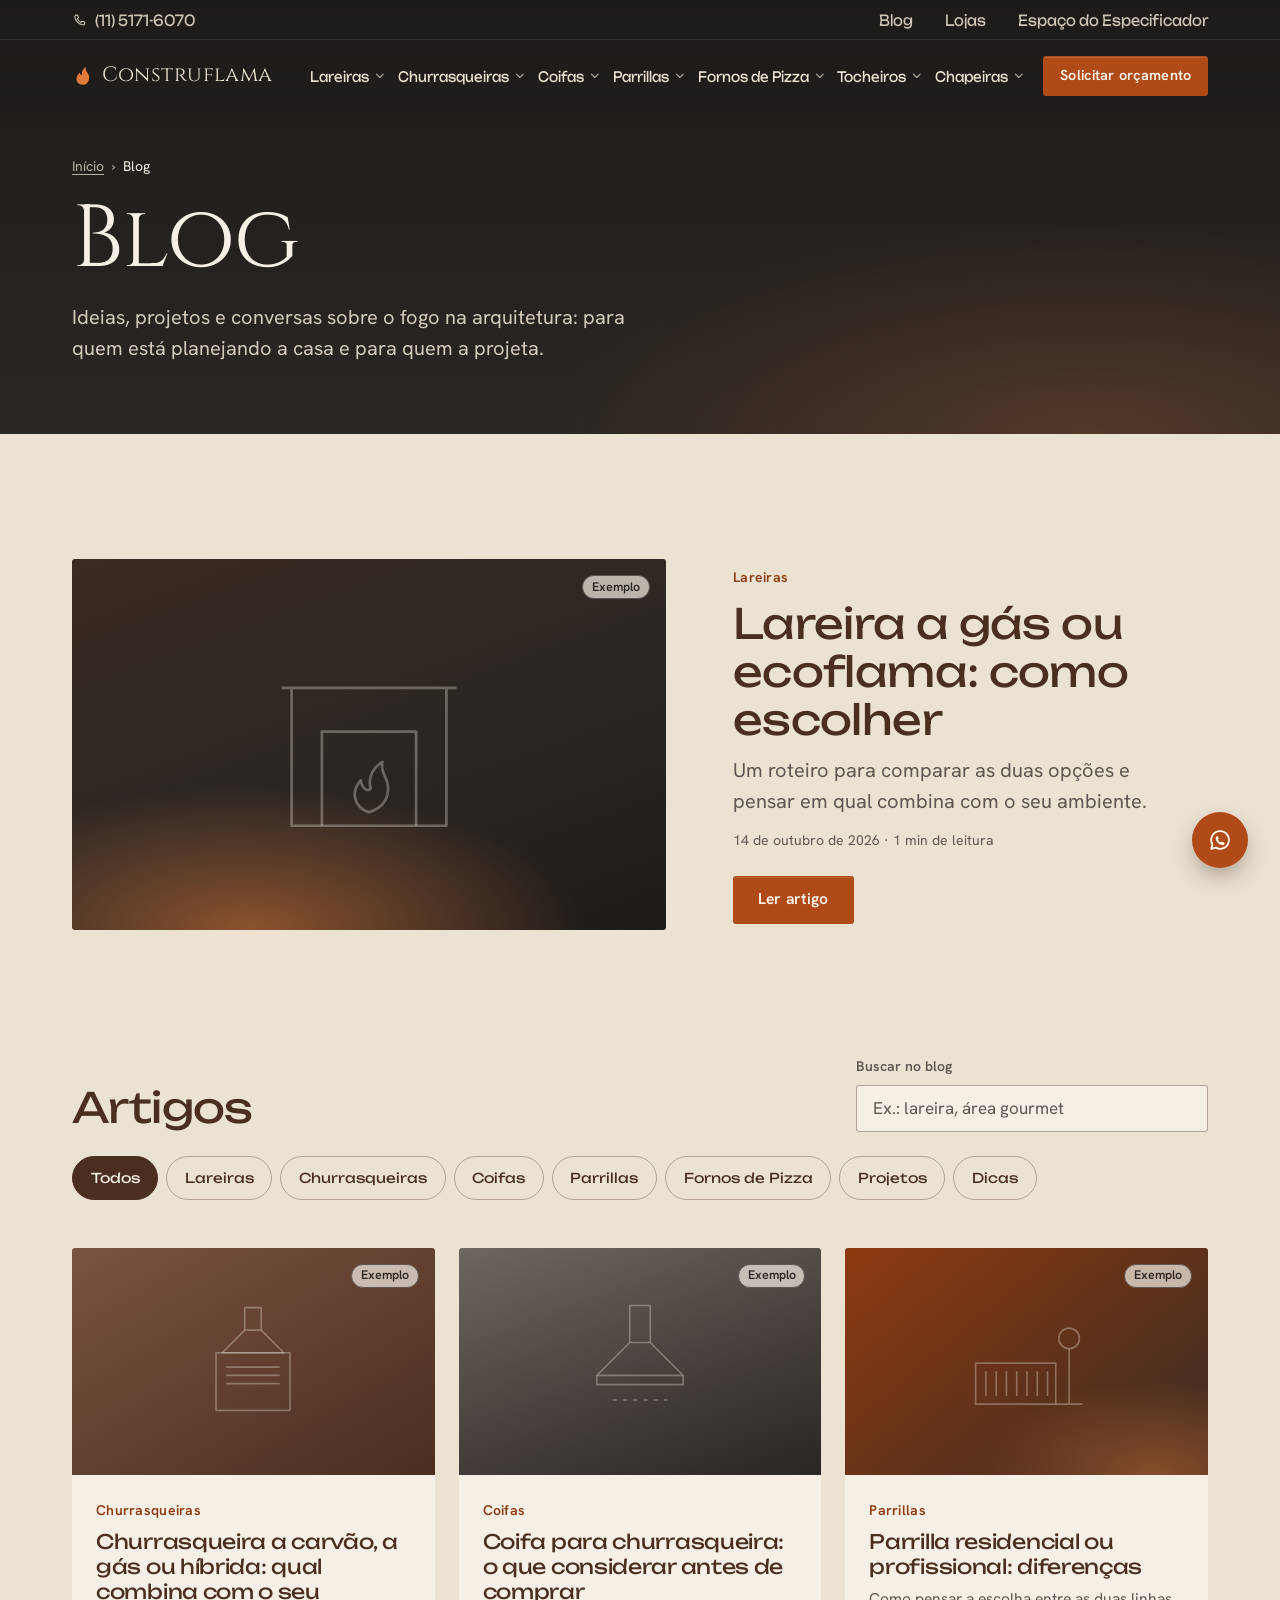
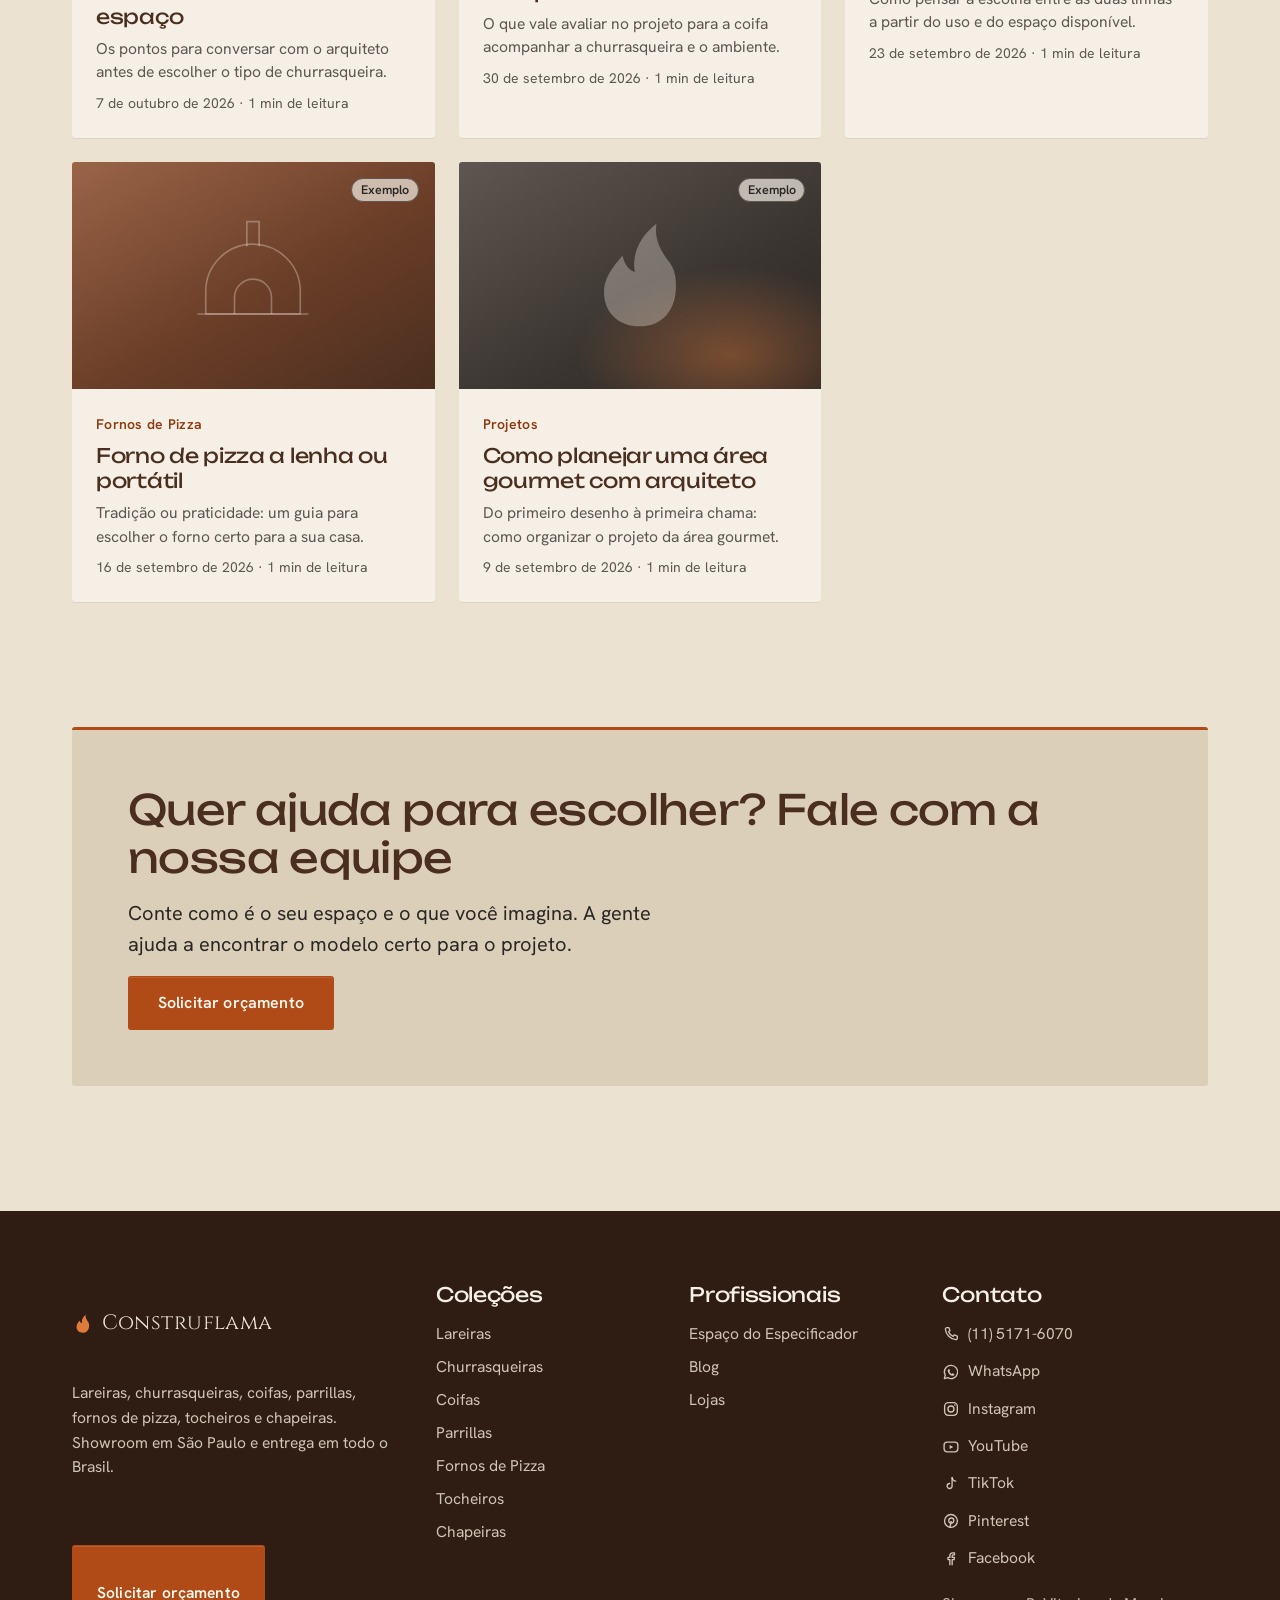
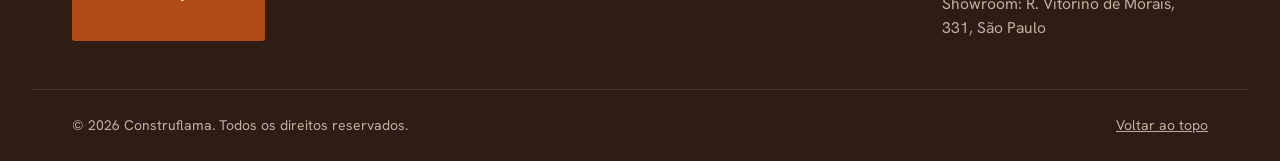
==== blog.html @ 6519ff6b "Blog: lista (blog.html) e artigo (post.html) - js/posts.js: POSTS e BLOG_CATEGORIAS; 6 artigos de EX" ====
<!doctype html>
<html lang="pt-BR">
<head>
  <meta charset="utf-8">
  <meta name="viewport" content="width=device-width, initial-scale=1">
  <title>Blog | Construflama</title>
  <meta name="description" content="Ideias, projetos e dicas sobre lareiras, churrasqueiras, coifas, parrillas e fornos de pizza, do blog da Construflama.">
  <meta name="theme-color" content="#2A2623">

  <!-- Tipografia: Cinzel (título do topo e logo) + Unbounded (títulos) + Hanken Grotesk (texto) -->
  <link rel="preconnect" href="https://fonts.googleapis.com">
  <link rel="preconnect" href="https://fonts.gstatic.com" crossorigin>
  <link href="https://fonts.googleapis.com/css2?family=Hanken+Grotesk:wght@400;500;600;700&family=Cinzel:wght@400;500&family=Unbounded:wght@400;500&display=swap" rel="stylesheet">

  <link rel="stylesheet" href="css/styles.css">
  <!-- Marca que o JS está ativo (as animações de entrada só se aplicam com JS) -->
  <script>document.documentElement.classList.add('js');</script>
</head>
<body data-pagina-blog>

  <!-- Sprite de ícones e ilustrações em traço (reutilizados via <use>) -->
  <svg class="sprite" aria-hidden="true" focusable="false" xmlns="http://www.w3.org/2000/svg">
    <symbol id="i-chama" viewBox="0 0 24 24">
      <path d="M12 22c-4.4 0-7-2.9-7-6.6 0-3.2 2.1-5.3 3.6-7.2.4 1.9 1.4 3 2.4 3.2-.6-3.8 1.2-7.1 4.2-9.4-.5 3.5 1.2 5.6 2.6 7.6 1 1.4 1.2 2.9 1.2 4.6 0 4.6-2.6 7.8-7 7.8Z" fill="currentColor"/>
    </symbol>
    <symbol id="i-seta-baixo" viewBox="0 0 24 24">
      <path d="m6 9 6 6 6-6" fill="none" stroke="currentColor" stroke-width="2" stroke-linecap="round" stroke-linejoin="round"/>
    </symbol>
    <symbol id="i-anterior" viewBox="0 0 24 24">
      <path d="m15 5-7 7 7 7" fill="none" stroke="currentColor" stroke-width="2" stroke-linecap="round" stroke-linejoin="round"/>
    </symbol>
    <symbol id="i-proximo" viewBox="0 0 24 24">
      <path d="m9 5 7 7-7 7" fill="none" stroke="currentColor" stroke-width="2" stroke-linecap="round" stroke-linejoin="round"/>
    </symbol>
    <symbol id="i-estrela" viewBox="0 0 24 24">
      <path d="m12 2.8 2.8 5.8 6.3.9-4.6 4.4 1.1 6.3L12 17.2l-5.6 3 1.1-6.3-4.6-4.4 6.3-.9Z" stroke="currentColor" stroke-width="1.5" stroke-linejoin="round"/>
    </symbol>
    <symbol id="i-aspas" viewBox="0 0 32 24">
      <path d="M0 24V14C0 6.5 4 1.6 11.5 0l1.3 3.2C8.6 4.6 6.6 7.4 6.4 11H13v13Zm19 0V14c0-7.5 4-12.4 11.5-14l1.3 3.2c-4.2 1.4-6.2 4.2-6.4 7.8H32v13Z" fill="currentColor"/>
    </symbol>
    <symbol id="i-download" viewBox="0 0 24 24">
      <path d="M12 4v11m0 0-4.5-4.5M12 15l4.5-4.5M5 19h14" fill="none" stroke="currentColor" stroke-width="2" stroke-linecap="round" stroke-linejoin="round"/>
    </symbol>
    <symbol id="i-relogio" viewBox="0 0 24 24">
      <circle cx="12" cy="12" r="8.5" fill="none" stroke="currentColor" stroke-width="1.8"/>
      <path d="M12 7.5V12l3 2" fill="none" stroke="currentColor" stroke-width="1.8" stroke-linecap="round"/>
    </symbol>
    <symbol id="i-pin" viewBox="0 0 24 24">
      <path d="M12 21s-6.5-5.7-6.5-11a6.5 6.5 0 0 1 13 0c0 5.3-6.5 11-6.5 11Z" fill="none" stroke="currentColor" stroke-width="1.8"/>
      <circle cx="12" cy="10" r="2.3" fill="none" stroke="currentColor" stroke-width="1.8"/>
    </symbol>
    <symbol id="i-telefone" viewBox="0 0 24 24">
      <path d="M6.6 3.5h2.6l1.5 4.2-2 1.4a11 11 0 0 0 6.2 6.2l1.4-2 4.2 1.5v2.6A2.1 2.1 0 0 1 18.3 19.5 15.6 15.6 0 0 1 4.5 5.7 2.1 2.1 0 0 1 6.6 3.5Z" fill="none" stroke="currentColor" stroke-width="1.8" stroke-linejoin="round"/>
    </symbol>
    <symbol id="i-instagram" viewBox="0 0 24 24">
      <rect x="3.5" y="3.5" width="17" height="17" rx="5" fill="none" stroke="currentColor" stroke-width="1.8"/>
      <circle cx="12" cy="12" r="4" fill="none" stroke="currentColor" stroke-width="1.8"/>
      <circle cx="17.2" cy="6.8" r="1.1" fill="currentColor"/>
    </symbol>
    <symbol id="i-youtube" viewBox="0 0 24 24">
      <rect x="2.8" y="5.5" width="18.4" height="13" rx="4" fill="none" stroke="currentColor" stroke-width="1.8"/>
      <path d="M10.2 9.2v5.6l4.8-2.8Z" fill="currentColor"/>
    </symbol>
    <symbol id="i-tiktok" viewBox="0 0 24 24">
      <path d="M13.5 3.5v11.2a3.3 3.3 0 1 1-3.3-3.3" fill="none" stroke="currentColor" stroke-width="1.8" stroke-linecap="round" stroke-linejoin="round"/>
      <path d="M13.5 3.5c.4 2.6 2.2 4.4 4.8 4.6" fill="none" stroke="currentColor" stroke-width="1.8" stroke-linecap="round"/>
    </symbol>
    <symbol id="i-pinterest" viewBox="0 0 24 24">
      <circle cx="12" cy="12" r="8.6" fill="none" stroke="currentColor" stroke-width="1.8"/>
      <path d="M10.6 20.4 12.4 13M10.4 14.6c-.9-.6-1.4-1.6-1.4-2.8 0-2.2 1.6-3.8 3.6-3.8 1.8 0 3.2 1.3 3.2 3.1 0 2.1-1.2 3.7-2.7 3.7-1 0-1.6-.7-1.4-1.7" fill="none" stroke="currentColor" stroke-width="1.8" stroke-linecap="round" stroke-linejoin="round"/>
    </symbol>
    <symbol id="i-facebook" viewBox="0 0 24 24">
      <path d="M13.6 20.5v-7.6h2.6l.4-3h-3V8.1c0-.9.3-1.5 1.5-1.5h1.6V3.9c-.3 0-1.2-.1-2.3-.1-2.3 0-3.9 1.4-3.9 4v2.1H8v3h2.5v7.6" fill="none" stroke="currentColor" stroke-width="1.8" stroke-linejoin="round"/>
    </symbol>
    <symbol id="i-whatsapp" viewBox="0 0 24 24">
      <path d="M12 3.2a8.8 8.8 0 0 0-7.6 13.2L3.2 20.8l4.5-1.2A8.8 8.8 0 1 0 12 3.2Z" fill="none" stroke="currentColor" stroke-width="1.8" stroke-linejoin="round"/>
      <path d="M9.1 7.9c.3 0 .6 0 .8.5l.8 1.9c.1.3 0 .5-.1.7l-.6.7c.6 1.2 1.6 2.2 2.9 2.9l.7-.7c.2-.2.4-.2.7-.1l1.9.8c.4.2.5.5.4.9-.2 1-1.2 1.8-2.3 1.7-3.3-.4-6.2-3.3-6.6-6.6-.1-1.2.6-2.4 1.4-2.7Z" fill="currentColor"/>
    </symbol>
    <!-- Ícones da faixa de confiança -->
    <symbol id="i-anos" viewBox="0 0 32 32">
      <circle cx="16" cy="16" r="12" fill="none" stroke="currentColor" stroke-width="1.6"/>
      <path d="M16 9v7l5 3" fill="none" stroke="currentColor" stroke-width="1.6" stroke-linecap="round"/>
    </symbol>
    <symbol id="i-entrega" viewBox="0 0 32 32">
      <path d="M3 9h16v13H3zM19 13h5.5l4.5 5v4H19z" fill="none" stroke="currentColor" stroke-width="1.6" stroke-linejoin="round"/>
      <circle cx="9" cy="23.5" r="2.5" fill="var(--bege-escuro)" stroke="currentColor" stroke-width="1.6"/>
      <circle cx="24" cy="23.5" r="2.5" fill="var(--bege-escuro)" stroke="currentColor" stroke-width="1.6"/>
    </symbol>
    <symbol id="i-showroom" viewBox="0 0 32 32">
      <path d="M4 28V12l12-7 12 7v16M4 28h24" fill="none" stroke="currentColor" stroke-width="1.6" stroke-linejoin="round"/>
      <path d="M12 28v-8h8v8" fill="none" stroke="currentColor" stroke-width="1.6"/>
      <path d="M16 18.5c-1.6-.6-2-2.4-.8-3.8.2 1 .8 1.3 1.2 1-.4-1.4.3-2.5 1.3-2.9-.4 1.4.9 2 .5 3.6-.3 1.2-1.1 1.8-2.2 2.1Z" fill="currentColor"/>
    </symbol>
    <!-- Ilustrações das coleções (traço fino, usadas sobre os gradientes) -->
    <symbol id="p-lareira" viewBox="0 0 120 120">
      <g fill="none" stroke="currentColor" stroke-width="1.6" stroke-linejoin="round">
        <path d="M8 26h104M14 26v82h92V26"/><path d="M32 108V52h56v56"/>
        <path d="M60 100c-9-3-11-12-5-19 1 5 4 7 6 5-2-7 2-13 7-16-2 7 5 10 3 19-1 6-5 9-11 11Z"/>
      </g>
    </symbol>
    <symbol id="p-churrasqueira" viewBox="0 0 120 120">
      <g fill="none" stroke="currentColor" stroke-width="1.6" stroke-linejoin="round">
        <path d="M52 8h16v22H52zM30 52l22-22h16l22 22z"/><path d="M24 52h72v56H24z"/>
        <path d="M34 66h52M34 74h52M34 82h52"/>
      </g>
    </symbol>
    <symbol id="p-coifa" viewBox="0 0 120 120">
      <g fill="none" stroke="currentColor" stroke-width="1.6" stroke-linejoin="round">
        <path d="M50 6h20v36H50zM50 42 18 74h84L70 42"/><path d="M18 74v9h84v-9"/>
        <path d="M34 98h52" stroke-dasharray="3 7" stroke-linecap="round"/>
      </g>
    </symbol>
    <symbol id="p-parrilla" viewBox="0 0 120 120">
      <g fill="none" stroke="currentColor" stroke-width="1.6" stroke-linejoin="round">
        <path d="M10 62h78v40H10z"/><path d="M20 70v24M30 70v24M40 70v24M50 70v24M60 70v24M70 70v24M80 70v24"/>
        <circle cx="101" cy="38" r="10"/><path d="M101 48v54M88 102h26"/>
      </g>
    </symbol>
    <symbol id="p-forno" viewBox="0 0 120 120">
      <g fill="none" stroke="currentColor" stroke-width="1.6" stroke-linejoin="round">
        <path d="M14 98V76a46 46 0 0 1 92 0v22z"/><path d="M42 98V82a18 18 0 0 1 36 0v16"/>
        <path d="M54 32V8h12v24M6 98h108"/>
      </g>
    </symbol>
    <symbol id="p-tocheiro" viewBox="0 0 120 120">
      <g fill="none" stroke="currentColor" stroke-width="1.6" stroke-linejoin="round">
        <path d="M60 110V54M46 54h28l-5-11H51zM44 110h32"/>
        <path d="M60 39c-8-3-9-12-3-20 0 5 4 8 6 6 0 8 6 9 3 15-1 0-3 0-6-1Z"/>
      </g>
    </symbol>
    <symbol id="p-chapeira" viewBox="0 0 120 120">
      <g fill="none" stroke="currentColor" stroke-width="1.6" stroke-linejoin="round" stroke-linecap="round">
        <path d="M10 52h100v12H10zM20 64v36M100 64v36"/>
        <path d="M38 42c4-6 0-10 4-16M60 42c4-6 0-10 4-16M82 42c4-6 0-10 4-16"/>
      </g>
    </symbol>
  </svg>

  <a class="skip-link" href="#conteudo">Pular para o conteúdo</a>

  <!-- ============================================================
       1. CABEÇALHO FIXO
       Duas faixas no desktop: atalhos (telefone, catálogos...) e
       barra principal com as coleções. Ao rolar, a faixa de atalhos
       recolhe e o cabeçalho ganha fundo sólido (ver main.js).
       ============================================================ -->
  <header class="site-header" id="topo">
    <div class="utility-bar">
      <div class="container utility-bar__inner" data-atalhos-desktop>
        <!-- Atalhos: um único bloco no HTML. No desktop fica nesta faixa;
             no celular, js/main.js move o mesmo bloco para dentro do menu. -->
        <div class="quick-links" data-atalhos>
          <a class="quick-links__phone" href="tel:+551151716070">
            <svg class="icon" aria-hidden="true"><use href="#i-telefone"/></svg>
            <span class="alto">(11) 5171-6070</span>
          </a>
          <nav aria-label="Atalhos">
            <ul class="quick-links__list">
              <li><a href="blog.html" aria-current="page"><span class="alto">Blog</span></a></li>
              <li><a href="index.html#lojas"><span class="alto">Lojas</span></a></li>
              <li><a href="index.html#especificadores"><span class="alto">Espaço do Especificador</span></a></li>
            </ul>
          </nav>
        </div>
      </div>
    </div>

    <div class="container mainbar">
      <a class="brand" href="index.html" aria-label="Construflama, página inicial">
        <svg class="brand__mark" aria-hidden="true"><use href="#i-chama"/></svg>
        <span class="brand__name">Construflama</span>
      </a>

      <nav class="site-nav" id="site-nav" aria-label="Principal">
        <!-- Coleções e subcategorias: geradas por js/main.js a partir de CATEGORIAS -->
        <ul class="nav-list" data-menu-colecoes></ul>

        <!-- No celular, os atalhos (data-atalhos) entram aqui -->
        <div class="nav-atalhos" data-atalhos-mobile></div>
        <a class="btn btn--primary nav-cta" href="https://whts.co/Construflama_com" target="_blank" rel="noopener">Solicitar orçamento</a>
      </nav>

      <a class="btn btn--primary btn--sm header-cta" href="https://whts.co/Construflama_com" target="_blank" rel="noopener">
        <span class="header-cta__long">Solicitar orçamento</span><span class="header-cta__short" aria-hidden="true">Orçamento</span>
      </a>

      <button class="nav-toggle" type="button" aria-expanded="false" aria-controls="site-nav">
        <span class="sr-only">Abrir menu</span>
        <span class="nav-toggle__bars" aria-hidden="true"></span>
      </button>
    </div>
  </header>

  <!-- ============================================================
       BLOG: lista de artigos.
       Artigos e categorias vêm de POSTS e BLOG_CATEGORIAS (js/posts.js);
       a montagem, o filtro, a busca e o "Carregar mais" ficam em js/main.js.
       ============================================================ -->
  <main id="conteudo">

    <!-- 1. Apresentação -->
    <section class="blog-topo" aria-labelledby="blog-titulo">
      <div class="container blog-topo__conteudo" data-reveal="stagger">
        <nav class="migalhas" aria-label="Você está em">
          <ol>
            <li><a href="index.html">Início</a></li>
            <li><span aria-current="page">Blog</span></li>
          </ol>
        </nav>
        <h1 class="blog-topo__titulo" id="blog-titulo">Blog</h1>
        <p class="blog-topo__lead">Ideias, projetos e conversas sobre o fogo na arquitetura: para quem está planejando a casa e para quem a projeta.</p>
      </div>
    </section>

    <!-- 2. Artigo em destaque (o primeiro com destaque: true) -->
    <section class="section blog-destaque" aria-label="Artigo em destaque" data-blog-destaque>
      <div class="container" data-blog-destaque-caixa></div>
    </section>

    <!-- 3. Filtro, busca e grade com os demais artigos -->
    <section class="section blog-lista" id="artigos" aria-labelledby="artigos-titulo">
      <div class="container">
        <div class="blog-lista__topo">
          <h2 class="section-title" id="artigos-titulo">Artigos</h2>
          <div class="blog-busca">
            <label class="blog-busca__rotulo" for="blog-busca">Buscar no blog</label>
            <input class="blog-busca__campo" id="blog-busca" type="search" placeholder="Ex.: lareira, área gourmet" autocomplete="off" data-blog-busca>
          </div>
        </div>

        <div class="blog-filtros" role="group" aria-label="Filtrar por categoria" data-blog-filtros></div>

        <p class="sr-only" aria-live="polite" data-blog-contagem></p>
        <ul class="blog-grade" data-blog-grade></ul>

        <div class="blog-vazio" data-blog-vazio hidden>
          <p class="blog-vazio__titulo">Nenhum artigo encontrado.</p>
          <p>Tente outra palavra ou veja todas as categorias.</p>
          <button class="btn btn--outline" type="button" data-blog-limpar>Ver todos os artigos</button>
        </div>

        <div class="blog-mais" data-blog-mais-caixa hidden>
          <button class="btn btn--outline" type="button" data-blog-mais>Carregar mais</button>
        </div>
      </div>
    </section>

    <!-- 4. Convite final -->
    <section class="section blog-convite" aria-labelledby="convite-titulo">
      <div class="container">
        <div class="blog-convite__caixa" data-reveal="stagger">
          <h2 class="section-title" id="convite-titulo">Quer ajuda para escolher? Fale com a nossa equipe</h2>
          <p class="section-lead">Conte como é o seu espaço e o que você imagina. A gente ajuda a encontrar o modelo certo para o projeto.</p>
          <a class="btn btn--primary btn--lg" href="https://whts.co/Construflama_com" target="_blank" rel="noopener">Solicitar orçamento</a>
        </div>
      </div>
    </section>
  </main>

  <!-- ============================================================
       10. RODAPÉ
       ============================================================ -->
  <footer class="site-footer">
    <div class="container footer__grid">
      <div class="footer__brand">
        <!-- Marca sem link: o logo do cabeçalho e o "Voltar ao topo" já levam ao início -->
        <p class="brand brand--footer">
          <svg class="brand__mark" aria-hidden="true"><use href="#i-chama"/></svg>
          <span class="brand__name">Construflama</span>
        </p>
        <p>Lareiras, churrasqueiras, coifas, parrillas, fornos de pizza, tocheiros e chapeiras. Showroom em São Paulo e entrega em todo o Brasil.</p>
        <a class="btn btn--primary" href="https://whts.co/Construflama_com" target="_blank" rel="noopener">Solicitar orçamento</a>
      </div>

      <nav class="footer__col" aria-labelledby="rodape-colecoes">
        <h2 class="footer__title" id="rodape-colecoes">Coleções</h2>
        <!-- Gerado por js/main.js a partir de CATEGORIAS -->
        <ul data-rodape-colecoes></ul>
      </nav>

      <nav class="footer__col" aria-labelledby="rodape-profissionais">
        <h2 class="footer__title" id="rodape-profissionais">Profissionais</h2>
        <ul>
          <li><a href="index.html#especificadores">Espaço do Especificador</a></li>
          <li><a href="blog.html" aria-current="page">Blog</a></li>
          <li><a href="index.html#lojas">Lojas</a></li>
        </ul>
      </nav>

      <div class="footer__col">
        <h2 class="footer__title">Contato</h2>
        <ul class="footer__contact">
          <li>
            <a href="tel:+551151716070"><svg class="icon" aria-hidden="true"><use href="#i-telefone"/></svg> (11) 5171-6070</a>
          </li>
          <li>
            <a href="https://whts.co/Construflama_com" target="_blank" rel="noopener"><svg class="icon" aria-hidden="true"><use href="#i-whatsapp"/></svg> WhatsApp</a>
          </li>
          <li>
            <a href="https://www.instagram.com/construflama" target="_blank" rel="noopener"><svg class="icon" aria-hidden="true"><use href="#i-instagram"/></svg> Instagram</a>
          </li>
          <li>
            <a href="https://www.youtube.com/@construflamaoficial" target="_blank" rel="noopener"><svg class="icon" aria-hidden="true"><use href="#i-youtube"/></svg> YouTube</a>
          </li>
          <li>
            <a href="https://www.tiktok.com/@construflama" target="_blank" rel="noopener"><svg class="icon" aria-hidden="true"><use href="#i-tiktok"/></svg> TikTok</a>
          </li>
          <li>
            <a href="https://br.pinterest.com/construflama/" target="_blank" rel="noopener"><svg class="icon" aria-hidden="true"><use href="#i-pinterest"/></svg> Pinterest</a>
          </li>
          <li>
            <a href="https://www.facebook.com/construflama" target="_blank" rel="noopener"><svg class="icon" aria-hidden="true"><use href="#i-facebook"/></svg> Facebook</a>
          </li>
        </ul>
        <p class="footer__address">Showroom: R. Vitorino de Morais, 331, São Paulo</p>
      </div>
    </div>

    <div class="container footer__bottom">
      <p>© <span data-year>2026</span> Construflama. Todos os direitos reservados.</p>
      <a class="footer__top" href="#conteudo" data-voltar-topo>Voltar ao topo</a>
    </div>
  </footer>

  <!-- Botão flutuante de WhatsApp -->
  <a class="whatsapp-float" href="https://whts.co/Construflama_com" target="_blank" rel="noopener">
    <svg class="whatsapp-float__icon" aria-hidden="true"><use href="#i-whatsapp"/></svg>
    <span class="whatsapp-float__label">Fale no WhatsApp</span>
  </a>

  <!-- Aviso discreto para links que ainda não existem no protótipo -->
  <div class="toast" role="status" aria-live="polite"></div>

  <script src="js/posts.js" defer></script>
  <script src="js/main.js" defer></script>
</body>
</html>
---- css/styles.css ----
/* ==========================================================================
   Construflama | Protótipo da home
   Conceito: a página é uma parede de sala com uma lareira linear embutida.
   Carvão no topo, a chama como único gesto ousado, e daí para baixo
   travertino (bege), madeira (marrom) e brasa (laranja) só onde há ação.
   ========================================================================== */

/* --------------------------------------------------------------------------
   1. Variáveis (tokens)
   -------------------------------------------------------------------------- */
:root {
  /* Laranja: brasa queimada, não laranja de aplicativo.
     Texto claro (--sobre-laranja) sobre --laranja = 5,2:1 (AA). */
  --laranja: #B04A17;
  --laranja-escuro: #8E3A10;   /* hover de botões e links sobre bege: 5,9:1 */
  --laranja-claro: #E07A3A;    /* destaque sobre fundos escuros: 5,0:1 no carvão */

  /* Marrom: madeira defumada. Títulos, seções de contraste e rodapé. */
  --marrom: #4A2E1F;
  --marrom-escuro: #2F1D14;
  --marrom-claro: #7A5340;

  /* Cinza escuro: carvão quente. Texto, cabeçalho e o hero. */
  --cinza-escuro: #2A2623;
  --cinza-escuro-profundo: #1E1B19;
  --cinza: #5E5650;            /* texto secundário sobre bege: 5,6:1 */

  /* Bege: travertino. Fundo dominante. */
  --bege: #ECE2D2;
  --bege-claro: #F5EFE5;
  --bege-escuro: #DCCFBA;

  --sobre-laranja: #FFF9F0;    /* texto sobre o laranja */
  --texto: var(--cinza-escuro);
  --foco: var(--laranja-escuro); /* anel de foco em fundos claros */

  /* Tipografia */
  --fonte-destaque: "Cinzel", "Cormorant Garamond", Georgia, serif; /* título do topo e logo */
  --fonte-titulo: "Unbounded", "Segoe UI", system-ui, sans-serif;  /* demais títulos */
  --fonte-texto: "Hanken Grotesk", "Segoe UI", system-ui, -apple-system, sans-serif;

  /* Escala tipográfica (razão ~1.25, fluida nos títulos) */
  --fs-sm: 0.875rem;
  --fs-base: 1.0625rem;
  --fs-md: 1.25rem;
  --fs-lg: clamp(1.2rem, 1rem + .7vw, 1.45rem);   /* Unbounded é larga: escala menor */
  --fs-xl: clamp(1.65rem, 1.2rem + 1.8vw, 2.6rem);
  --fs-hero: clamp(2.6rem, 1.4rem + 5.2vw, 5.75rem);

  /* Espaçamentos */
  --sp-1: 0.25rem;
  --sp-2: 0.5rem;
  --sp-3: 0.75rem;
  --sp-4: 1rem;
  --sp-5: 1.5rem;
  --sp-6: 2rem;
  --sp-7: 3rem;
  --sp-8: 4.5rem;
  --sp-secao: clamp(4.5rem, 3rem + 6vw, 8rem);
  --gutter: clamp(1rem, 0.5rem + 3vw, 2.5rem);
  --largura: 76rem;

  /* Outros */
  --raio: 3px;
  --header-h: 4.25rem;
  --ease: cubic-bezier(.2, .7, .2, 1);
  --ease-out: cubic-bezier(.16, 1, .3, 1); /* entradas: desacelera longo, sem tranco */
}

/* --------------------------------------------------------------------------
   2. Base
   -------------------------------------------------------------------------- */
*,
*::before,
*::after { box-sizing: border-box; }

html {
  -webkit-text-size-adjust: 100%;
  scroll-padding-top: calc(var(--header-h) + 1rem);
}

@media (prefers-reduced-motion: no-preference) {
  html { scroll-behavior: smooth; }
}

body {
  margin: 0;
  background: var(--bege);
  color: var(--texto);
  font-family: var(--fonte-texto);
  font-size: var(--fs-base);
  line-height: 1.6;
  text-rendering: optimizeLegibility;
  -webkit-font-smoothing: antialiased;
}

body.nav-open { overflow: hidden; }

h1, h2, h3 {
  margin: 0;
  font-family: var(--fonte-titulo);
  font-weight: 400;
  line-height: 1.15;
  letter-spacing: -0.015em;
  color: var(--marrom);
}

p { margin: 0; }
ul { margin: 0; padding: 0; list-style: none; }
a { color: inherit; }
img, svg { display: block; }
[hidden] { display: none !important; }  /* vale mesmo para blocos com display próprio */

:focus-visible {
  outline: 3px solid var(--foco);
  outline-offset: 3px;
}

/* Contextos escuros usam um anel de foco mais claro */
.site-header,
.hero,
.specifiers,
.site-footer,
.tile,
.lojas__foto,
.whatsapp-float { --foco: var(--laranja-claro); }

.sprite { position: absolute; width: 0; height: 0; overflow: hidden; }

.sr-only {
  position: absolute !important;
  width: 1px; height: 1px;
  padding: 0; margin: -1px;
  overflow: hidden;
  clip: rect(0 0 0 0);
  white-space: nowrap;
  border: 0;
}

.skip-link {
  position: absolute;
  left: var(--sp-4);
  top: -3rem;
  z-index: 100;
  padding: var(--sp-2) var(--sp-4);
  background: var(--bege-claro);
  color: var(--marrom);
  font-weight: 600;
  border-radius: var(--raio);
  transition: top .2s;
}
.skip-link:focus { top: var(--sp-3); }

.container {
  width: 100%;
  max-width: var(--largura);
  margin-inline: auto;
  padding-inline: var(--gutter);
}

.icon { width: 1.15em; height: 1.15em; flex: none; }

/* --------------------------------------------------------------------------
   3. Botões e links
   Todos com estados de hover, foco (via :focus-visible) e clique (:active).
   -------------------------------------------------------------------------- */
.btn {
  display: inline-flex;
  align-items: center;
  justify-content: center;
  gap: var(--sp-2);
  min-height: 3rem;
  padding: 0.8rem 1.5rem;
  border: 1px solid transparent;
  border-radius: var(--raio);
  font-family: var(--fonte-texto);
  font-size: 0.975rem;
  font-weight: 600;
  letter-spacing: 0.01em;
  line-height: 1.2;
  text-decoration: none;
  cursor: pointer;
  transition: background-color .2s var(--ease), border-color .2s var(--ease),
              color .2s var(--ease), transform .12s var(--ease), box-shadow .2s var(--ease);
}
.btn:active { transform: translateY(1px) scale(.98); }

.btn--sm { min-height: 2.5rem; padding: 0.55rem 1rem; font-size: 0.9rem; }
.btn--lg { min-height: 3.4rem; padding: 0.95rem 1.8rem; font-size: 1rem; }

/* Primário: o único laranja "cheio" da página */
.btn--primary {
  background: var(--laranja);
  color: var(--sobre-laranja);
  box-shadow: 0 1px 0 rgba(255, 255, 255, .12) inset;
}
.btn--primary:hover {
  background: var(--laranja-escuro);
  box-shadow: 0 6px 18px -6px rgba(176, 74, 23, .6);
}
.btn--primary:active { background: #7A310D; box-shadow: none; }

/* Fantasma: para fundos escuros */
.btn--ghost {
  border-color: rgba(236, 226, 210, .5);
  color: var(--bege);
  background: transparent;
}
.btn--ghost:hover { border-color: var(--bege); background: rgba(236, 226, 210, .1); }
.btn--ghost:active { background: rgba(236, 226, 210, .18); }

/* Claro: botões secundários sobre o marrom */
.btn--light {
  border-color: rgba(236, 226, 210, .4);
  color: var(--bege);
  background: rgba(236, 226, 210, .06);
}
.btn--light:hover { background: var(--bege); color: var(--marrom); border-color: var(--bege); }
.btn--light:active { background: var(--bege-escuro); color: var(--marrom); }

/* Contorno: secundário sobre fundos claros */
.btn--outline {
  border-color: var(--marrom);
  color: var(--marrom);
  background: transparent;
}
.btn--outline:hover { background: var(--marrom); color: var(--bege-claro); }
.btn--outline:active { background: var(--marrom-escuro); border-color: var(--marrom-escuro); color: var(--bege-claro); }

/* Link de texto (fundos claros) */
.text-link {
  display: inline-flex;
  align-items: center;
  gap: var(--sp-1);
  color: var(--laranja-escuro);
  font-weight: 600;
  text-decoration: underline;
  text-decoration-thickness: 1px;
  text-underline-offset: 0.25em;
  transition: color .2s, text-decoration-thickness .2s;
}
.text-link:hover { color: var(--marrom); text-decoration-thickness: 2px; }
.text-link:active { color: var(--marrom-escuro); }

/* --------------------------------------------------------------------------
   4. Cabeçalho fixo
   -------------------------------------------------------------------------- */
.site-header {
  position: fixed;
  inset: 0 0 auto;
  z-index: 50;
  color: var(--bege);
  /* Sobre o hero: transparente, com um véu escuro só para dar leitura */
  background: linear-gradient(to bottom, rgba(30, 27, 25, .75), rgba(30, 27, 25, 0));
  transition: background-color .3s var(--ease), box-shadow .3s var(--ease), transform .45s var(--ease-out);
}
.site-header.is-hidden { transform: translateY(-100%); }

/* Estado após rolar: carvão sólido, faixa de atalhos recolhida, mais baixo */
.site-header.is-scrolled {
  background: var(--cinza-escuro);
  box-shadow: 0 1px 0 rgba(236, 226, 210, .08), 0 10px 30px -12px rgba(0, 0, 0, .5);
}

.utility-bar { display: none; }

.mainbar {
  display: flex;
  align-items: center;
  gap: var(--sp-4);
  height: var(--header-h);
  transition: height .3s var(--ease);
}

.brand {
  display: inline-flex;
  align-items: center;
  gap: var(--sp-2);
  margin-right: auto;
  text-decoration: none;
  color: var(--bege);
  border-radius: var(--raio);
}
.brand__mark { width: 1.35rem; height: 1.35rem; color: var(--laranja-claro); }
.brand__name {
  font-family: var(--fonte-destaque);
  font-size: 1.45rem;
  letter-spacing: 0.02em;
}
a.brand:hover .brand__mark { color: var(--bege); }

.header-cta { white-space: nowrap; flex: none; }
.header-cta__long { display: none; }

/* Botão hambúrguer */
.nav-toggle {
  flex: none;                 /* nunca encolhe: o ícone ficava cortado */
  display: inline-grid;
  place-items: center;
  width: 2.75rem;
  height: 2.75rem;
  margin-right: calc(var(--sp-2) * -1);
  padding: 0;
  border: 0;
  border-radius: var(--raio);
  background: transparent;
  color: var(--bege);
  cursor: pointer;
  transition: background-color .2s;
}
.nav-toggle:hover { background: rgba(236, 226, 210, .1); }
.nav-toggle:active { background: rgba(236, 226, 210, .18); }

.nav-toggle__bars,
.nav-toggle__bars::before,
.nav-toggle__bars::after {
  display: block;
  width: 1.4rem;
  height: 2px;
  background: currentColor;
  border-radius: 2px;
  transition: transform .3s var(--ease), opacity .2s;
}
.nav-toggle__bars { position: relative; }
.nav-toggle__bars::before,
.nav-toggle__bars::after { content: ""; position: absolute; left: 0; }
.nav-toggle__bars::before { top: -7px; }
.nav-toggle__bars::after { top: 7px; }

.nav-toggle[aria-expanded="true"] .nav-toggle__bars { background: transparent; }
.nav-toggle[aria-expanded="true"] .nav-toggle__bars::before { transform: translateY(7px) rotate(45deg); }
.nav-toggle[aria-expanded="true"] .nav-toggle__bars::after { transform: translateY(-7px) rotate(-45deg); }

/* Menu no celular: painel em tela cheia abaixo do cabeçalho */
.site-nav {
  position: fixed;
  inset: var(--header-h) 0 0;
  display: flex;
  flex-direction: column;
  gap: var(--sp-6);
  padding: var(--sp-5) var(--gutter) var(--sp-7);
  overflow-y: auto;
  overscroll-behavior: contain;
  background: var(--cinza-escuro);
  border-top: 1px solid rgba(236, 226, 210, .1);
  visibility: hidden;
  opacity: 0;
  transform: translateY(-.75rem);
  transition: opacity .25s var(--ease), transform .3s var(--ease), visibility 0s .3s;
}
.site-nav.is-open {
  visibility: visible;
  opacity: 1;
  transform: none;
  transition: opacity .25s var(--ease), transform .3s var(--ease), visibility 0s;
}

.nav-list > .nav-item { border-bottom: 1px solid rgba(236, 226, 210, .12); }

.nav-link {
  display: flex;
  align-items: center;
  justify-content: space-between;
  width: 100%;
  padding: var(--sp-4) 0;
  border: 0;
  background: none;
  color: var(--bege);
  font-family: var(--fonte-titulo);
  font-size: 1.4rem;
  text-align: left;
  text-decoration: none; /* vale para o link direto (coleção sem submenu) */
  cursor: pointer;
  border-radius: var(--raio);
  transition: color .2s;
}
.nav-link:hover { color: var(--laranja-claro); }
.nav-link:active { color: var(--bege-escuro); }
.nav-link__chevron { transition: transform .25s var(--ease); }
.nav-link[aria-expanded="true"] { color: var(--laranja-claro); }
.nav-link[aria-expanded="true"] .nav-link__chevron { transform: rotate(180deg); }

.submenu {
  display: none;
  padding: 0 0 var(--sp-4) var(--sp-4);
  border-left: 1px solid rgba(224, 122, 58, .5);
  margin-bottom: var(--sp-4);
}
.has-sub.is-open > .submenu { display: block; }

.submenu a {
  display: block;
  padding: var(--sp-2) 0;
  font-family: var(--fonte-titulo);
  color: rgba(236, 226, 210, .85);
  text-decoration: none;
  border-radius: var(--raio);
  transition: color .2s;
}
.submenu a:hover { color: var(--laranja-claro); }
.submenu a:active { color: var(--bege); }
.submenu__all a { color: var(--laranja-claro); font-weight: 500; }

/* Atalhos (Blog, Lojas, Espaço do Especificador, telefone).
   Um só bloco no HTML: no celular fica dentro do menu, no desktop na faixa superior. */
.quick-links,
.quick-links__list { display: grid; gap: var(--sp-1); }
.quick-links__phone { order: 2; } /* no menu mobile o telefone vem por último */
.quick-links a {
  display: inline-flex;
  align-items: center;
  gap: var(--sp-2);
  padding: var(--sp-2) 0;
  color: rgba(236, 226, 210, .85);
  text-decoration: none;
  border-radius: var(--raio);
  font-family: var(--fonte-titulo);
  transition: color .2s;
}
.quick-links a:hover { color: var(--laranja-claro); }
.quick-links a:active { color: var(--bege-claro); }

.nav-cta { width: 100%; }

/* Celular: a Cinzel é larga; logo menor para o botão do menu caber inteiro */
@media (max-width: 479px) {
  .mainbar { gap: var(--sp-3); }
  .brand__name { font-size: 1.15rem; }
}
@media (max-width: 389px) {
  .mainbar { gap: var(--sp-2); }
  .brand__name { font-size: 1rem; letter-spacing: .01em; }
  .header-cta { padding-inline: .7rem; font-size: .85rem; }
}
@media (max-width: 359px) {
  .brand__name { font-size: .88rem; }
  .brand__mark { width: 1.1rem; height: 1.1rem; }
}

@media (min-width: 640px) {
  .header-cta__long { display: inline; }
  .header-cta__short { display: none; }
}

/* Cascata ao abrir o menu mobile e os submenus (--i definido no main.js) */
@media (prefers-reduced-motion: no-preference) {
  @media (max-width: 1179px) {
    .site-nav.is-open .nav-list > li,
    .site-nav.is-open .nav-atalhos,
    .site-nav.is-open .nav-cta {
      animation: menuIn .5s var(--ease-out) both;
      animation-delay: calc(60ms + var(--i, 0) * 45ms);
    }
    .site-nav.is-open .nav-atalhos { --i: 8; }
    .site-nav.is-open .nav-cta { --i: 9; }
  }
  .has-sub.is-open > .submenu li {
    animation: menuIn .35s var(--ease-out) both;
    animation-delay: calc(var(--i, 0) * 35ms);
  }
}
@keyframes menuIn {
  from { opacity: 0; transform: translate3d(0, 10px, 0); }
  to   { opacity: 1; transform: none; }
}

/* Desktop: faixa de atalhos + menu horizontal com submenus por hover */
@media (min-width: 1180px) {
  :root { --header-h: 4.5rem; }

  .utility-bar {
    display: block;
    max-height: 2.5rem;
    overflow: hidden;
    border-bottom: 1px solid rgba(236, 226, 210, .1);
    font-size: var(--fs-sm);
    transition: max-height .3s var(--ease), opacity .25s, border-color .3s;
  }
  .utility-bar__inner {
    display: flex;
    align-items: center;
    justify-content: space-between;
    height: 2.5rem;
  }
  .utility-bar .quick-links {
    display: flex;
    align-items: center;
    justify-content: space-between;
    width: 100%;
  }
  .utility-bar .quick-links__phone { order: 0; }
  .utility-bar .quick-links__list { display: flex; gap: var(--sp-6); }
  .utility-bar .quick-links a { padding: 0; font-size: 0.8rem; }

  .site-header.is-scrolled .utility-bar { max-height: 0; opacity: 0; border-color: transparent; }
  .site-header.is-scrolled .mainbar { height: 3.75rem; }

  .nav-toggle,
  .nav-atalhos,
  .nav-cta { display: none; }

  .site-nav {
    position: static;
    flex-direction: row;
    padding: 0;
    overflow: visible;
    background: none;
    border: 0;
    visibility: visible;
    opacity: 1;
    transform: none;
    transition: none;
  }

  .nav-list { display: flex; align-items: center; gap: var(--sp-1); } /* alinha o link direto (sem seta) aos botões */
  .nav-list > .nav-item { position: relative; border: 0; }

  .nav-link {
    gap: var(--sp-1);
    padding: var(--sp-2) var(--sp-3);
    font-family: var(--fonte-titulo);
    font-size: 0.85rem;
    font-weight: 400;
    white-space: nowrap;
  }
  .nav-link__chevron { width: 1rem; height: 1rem; opacity: .7; }

  /* O último submenu (Chapeiras) abre alinhado à direita para não invadir o botão */
  .submenu--end { left: auto; right: 0; }

  /* Painel do submenu no desktop */
  .submenu {
    display: block;
    position: absolute;
    top: calc(100% + .6rem);
    left: 0;
    min-width: 15.5rem;
    margin: 0;
    padding: var(--sp-3) 0;
    border: 0;
    border-top: 2px solid var(--laranja);
    border-radius: 0 0 var(--raio) var(--raio);
    background: var(--bege-claro);
    box-shadow: 0 18px 40px -16px rgba(30, 27, 25, .55);
    visibility: hidden;
    opacity: 0;
    transform: translateY(-6px);
    transition: opacity .2s var(--ease), transform .2s var(--ease), visibility 0s .2s;
  }
  /* Ponte invisível para o mouse não "cair" no vão entre botão e painel */
  .submenu::before {
    content: "";
    position: absolute;
    inset: -.8rem 0 auto;
    height: .8rem;
  }
  .has-sub.is-open > .submenu {
    visibility: visible;
    opacity: 1;
    transform: none;
    transition: opacity .2s var(--ease), transform .2s var(--ease), visibility 0s;
  }

  .submenu a {
    padding: var(--sp-2) var(--sp-5);
    color: var(--cinza-escuro);
    font-size: 0.85rem;
  }
  .submenu a:hover { color: var(--laranja-escuro); background: var(--bege); }
  .submenu a:active { background: var(--bege-escuro); }
  .submenu__all { margin-top: var(--sp-2); padding-top: var(--sp-2); border-top: 1px solid var(--bege-escuro); }
  .submenu__all a { color: var(--laranja-escuro); }
}

/* Sete coleções + botão numa linha só: espaçamento e fonte um pouco menores.
   Vale para todo o desktop, porque o contêiner para de crescer em 76rem. */
@media (min-width: 1180px) {
  .mainbar { gap: var(--sp-3); }
  .nav-list { gap: 0; }
  .nav-link { padding-inline: 0.35rem; font-size: 0.75rem; }
  .nav-link__chevron { width: .85rem; height: .85rem; }
  .brand__name { font-size: 1.3rem; }

  /* Atalhos, menu e submenus: Unbounded esticada na vertical (a fonte não tem
     versão estreita). Só o texto estica; caixas, ícones e setas ficam iguais. */
  .alto { display: inline-block; transform: scaleY(1.2); }
}
/* Logo acima do ponto de virada: um pouco mais de aperto para o botão caber */
@media (min-width: 1180px) and (max-width: 1279px) {
  .mainbar { gap: var(--sp-2); }
  .brand__name { font-size: 1.15rem; }
  .nav-link { padding-inline: 0.25rem; }
}

/* --------------------------------------------------------------------------
   5. Hero: parede de reboco em carvão + lareira linear
   -------------------------------------------------------------------------- */
.hero {
  position: relative;
  display: flex;
  flex-direction: column;
  color: var(--bege);
  background-color: var(--cinza-escuro);
  /* Textura de reboco (ruído SVG) + o brilho que a lareira lança na parede */
  background-image:
    radial-gradient(ellipse 70% 45% at 50% 100%, rgba(224, 122, 58, .2), transparent 70%),
    url("data:image/svg+xml,%3Csvg xmlns='http://www.w3.org/2000/svg' width='220' height='220'%3E%3Cfilter id='n'%3E%3CfeTurbulence type='fractalNoise' baseFrequency='.85' numOctaves='3' stitchTiles='stitch'/%3E%3CfeColorMatrix values='0 0 0 0 1  0 0 0 0 .95  0 0 0 0 .9  0 0 0 .05 0'/%3E%3C/filter%3E%3Crect width='100%25' height='100%25' filter='url(%23n)'/%3E%3C/svg%3E"),
    linear-gradient(to bottom, var(--cinza-escuro-profundo), var(--cinza-escuro) 60%);
  overflow: hidden;
}

.hero__content {
  position: relative;
  z-index: 1;
  padding-top: calc(var(--header-h) + clamp(3rem, 2rem + 5vw, 6.5rem));
  padding-bottom: clamp(2.5rem, 2rem + 2.5vw, 4rem);
}

.hero__title {
  max-width: 10.5em;
  font-family: var(--fonte-destaque);
  color: var(--bege-claro);
  /* Sempre em duas linhas ("O fogo como parte / da arquitetura."): no celular
     a letra acompanha a largura da tela; "O fogo como parte" mede ~10,25em. */
  font-size: min(var(--fs-hero), calc((100vw - 2 * var(--gutter)) / 10.6));
  line-height: 1.02;
  letter-spacing: -0.01em;
}

.hero__lead {
  max-width: 34rem;
  margin-top: var(--sp-5);
  color: rgba(236, 226, 210, .82);
  font-size: var(--fs-md);
  line-height: 1.55;
}

.hero__actions {
  display: flex;
  flex-direction: column;
  gap: var(--sp-3);
  margin-top: var(--sp-6);
}

@media (min-width: 560px) {
  .hero__actions { flex-direction: row; flex-wrap: wrap; }
}

/* A lareira: moldura de aço, interior escuro, chamas e leito de brasas */
.firebox {
  position: relative;
  z-index: 1;
  width: min(100% - 2 * var(--gutter), var(--largura) - 2 * var(--gutter));
  margin-inline: auto;
}

.firebox__opening {
  position: relative;
  height: clamp(88px, 6vw + 60px, 190px);
  overflow: hidden;
  border: 5px solid #3B3531;           /* moldura em aço escurecido */
  border-bottom-width: 0;
  background:
    radial-gradient(ellipse 60% 120% at 50% 110%, rgba(176, 74, 23, .45), transparent 70%),
    linear-gradient(to bottom, #0E0A08, #1A120E);
  box-shadow:
    inset 0 14px 30px rgba(0, 0, 0, .85),
    0 0 80px -10px rgba(224, 122, 58, .35);
}

.flames {
  position: absolute;
  inset: 0;
  transform-origin: 50% 100%;
}

/* Cada chama é uma "língua": base larga e quente, ponta estreita e translúcida */
.flame {
  position: absolute;
  bottom: 8%;
  left: var(--x);
  width: 6.5%;
  height: var(--h);
  border-radius: 50% 50% 46% 46% / 100% 100% 12% 12%;
  background: radial-gradient(ellipse 50% 100% at 50% 100%,
              #FFF1CF 0%, #FFC777 16%, #F08A3A 38%, #C9561C 60%, rgba(176, 74, 23, 0) 82%);
  filter: blur(3px);
  mix-blend-mode: screen;
  transform-origin: 50% 100%;
  opacity: .95;
}
/* Núcleo mais claro e mais baixo, que dá profundidade à chama */
.flame::after {
  content: "";
  position: absolute;
  left: 30%;
  bottom: 0;
  width: 40%;
  height: 45%;
  border-radius: 50% 50% 40% 40% / 100% 100% 10% 10%;
  background: radial-gradient(ellipse 50% 100% at 50% 100%, rgba(255, 246, 225, .9), rgba(255, 199, 119, 0) 80%);
}

/* Leito de vidro/brasas: uma linha incandescente irregular */
.firebox__bed {
  position: absolute;
  inset: auto 0 0;
  height: 10%;
  background:
    radial-gradient(ellipse 12% 80% at 14% 30%, rgba(255, 199, 119, .55), transparent),
    radial-gradient(ellipse 10% 80% at 41% 40%, rgba(255, 199, 119, .45), transparent),
    radial-gradient(ellipse 14% 80% at 68% 30%, rgba(255, 199, 119, .55), transparent),
    radial-gradient(ellipse 9% 80% at 90% 40%, rgba(255, 199, 119, .4), transparent),
    linear-gradient(to top, #2A1710, #7A3412 70%, #B04A17);
  box-shadow: 0 -4px 16px rgba(244, 167, 87, .5);
}

/* Movimento das chamas e acendimento: só para quem não pediu menos movimento */
@media (prefers-reduced-motion: no-preference) {
  .flame { animation: flicker var(--d) ease-in-out var(--t) infinite alternate; }
  .flames { animation: ignite 1.8s var(--ease) .2s both; }
  .hero::after {
    content: "";
    position: absolute;
    inset: 0;
    pointer-events: none;
    background: radial-gradient(ellipse 55% 35% at 50% 100%, rgba(244, 167, 87, .12), transparent 70%);
    animation: glow 3.2s ease-in-out infinite alternate;
  }
  .hero__title,
  .hero__lead,
  .hero__actions { animation: rise .9s var(--ease) both; }
  .hero__lead { animation-delay: .12s; }
  .hero__actions { animation-delay: .24s; }
}

@keyframes flicker {
  0%   { transform: scale(1, .86) translateX(0); opacity: .85; }
  45%  { transform: scale(.9, 1.06) translateX(6%); opacity: 1; }
  100% { transform: scale(1.06, .94) translateX(-5%); opacity: .9; }
}
@keyframes ignite {
  0%   { transform: scaleY(0); opacity: 0; }
  40%  { opacity: 1; }
  100% { transform: scaleY(1); opacity: 1; }
}
@keyframes glow {
  from { opacity: .55; }
  to   { opacity: 1; }
}
@keyframes rise {
  from { opacity: 0; transform: translateY(14px); }
  to   { opacity: 1; transform: none; }
}

/* --------------------------------------------------------------------------
   6. Faixa de confiança: a soleira de travertino sob a lareira
   -------------------------------------------------------------------------- */
.hearth {
  position: relative;
  z-index: 1;
  color: var(--marrom);
  /* Pedra de travertino com o reflexo do fogo logo abaixo da lareira */
  background:
    radial-gradient(ellipse 55% 120% at 50% 0%, rgba(224, 122, 58, .2), transparent 70%),
    linear-gradient(to bottom, #E3D7C3, var(--bege-escuro) 60%);
  box-shadow: 0 -1px 0 rgba(255, 255, 255, .3) inset, 0 1px 0 rgba(74, 46, 31, .12);
}
/* Filete de brasa na borda de cima, como a luz da lareira batendo na pedra */
.hearth::before {
  content: "";
  position: absolute;
  inset: 0 0 auto;
  height: 2px;
  background: linear-gradient(to right, transparent, rgba(224, 122, 58, .75) 30%, rgba(244, 167, 87, .9) 50%, rgba(224, 122, 58, .75) 70%, transparent);
}

.hearth__list {
  display: grid;
  gap: var(--sp-4);
  padding-block: var(--sp-6);
}

/* Destaque com os mesmos mini ícones: frase maior, na fonte dos títulos */
.hearth__item {
  display: flex;
  align-items: center;
  gap: var(--sp-3);
  font-family: var(--fonte-titulo);
  font-size: clamp(1rem, .9rem + .25vw, 1.12rem); /* Unbounded é larga */
  line-height: 1.2;
  color: var(--marrom);
  text-wrap: balance;                /* se precisar quebrar (tablet), quebra equilibrado */
}

.hearth__icon { width: 2.1rem; height: 2.1rem; flex: none; color: var(--laranja-escuro); }

@media (min-width: 768px) {
  .hearth__list { grid-template-columns: repeat(3, 1fr); gap: 0; padding-block: clamp(2rem, 1.5rem + 1.5vw, 2.75rem); }
  .hearth__item { justify-content: center; padding-inline: var(--sp-4); }
  .hearth__item + .hearth__item { border-left: 1px solid rgba(74, 46, 31, .18); }
}
@media (min-width: 1200px) {
  .hearth__item { white-space: nowrap; }  /* computador: cada frase numa linha só */
}

/* --------------------------------------------------------------------------
   7. Seções genéricas
   -------------------------------------------------------------------------- */
.section { padding-block: var(--sp-secao); }

.section-head {
  display: grid;
  gap: var(--sp-4);
  margin-bottom: clamp(2rem, 1.5rem + 2vw, 3.5rem);
}

.section-title { font-size: var(--fs-xl); }

.section-lead {
  max-width: 36rem;
  color: var(--cinza);
  font-size: var(--fs-md);
  line-height: 1.55;
}

@media (min-width: 900px) {
  .section-head {
    grid-template-columns: 1fr 1fr;
    align-items: end;
    gap: var(--sp-7);
  }
}

/* --------------------------------------------------------------------------
   8. Coleções: grade assimétrica
   -------------------------------------------------------------------------- */
.collection-grid {
  display: grid;
  gap: var(--sp-3);
  grid-template-columns: 1fr;
}

.tile {
  position: relative;
  min-height: 14rem;
  border-radius: var(--raio);
  overflow: hidden;
  color: var(--bege-claro);
  isolation: isolate;
}
/* Camada do material (degradê enquanto não há foto; fica por trás da foto
   enquanto ela carrega). Separada do card para o zoom lento no hover. */
.tile::before {
  content: "";
  position: absolute;
  inset: 0;
  z-index: -1;
  background: var(--material);
  transition: transform 1.2s var(--ease-out);
}
.tile:hover::before,
.tile:focus-within::before { transform: scale(1.06); }

/* Foto da coleção (campo imagem em CATEGORIAS) */
.tile__foto {
  position: absolute;
  inset: 0;
  z-index: -1;
  width: 100%;
  height: 100%;
  object-fit: cover;
  transition: transform 1.2s var(--ease-out);
}
.tile:hover .tile__foto,
.tile:focus-within .tile__foto { transform: scale(1.06); }
/* Fotos claras pedem um véu um pouco mais forte embaixo do texto */
.tile--foto .tile__link::before {
  background: linear-gradient(to top, rgba(30, 20, 14, .85) 0%, rgba(30, 20, 14, .35) 50%, rgba(30, 20, 14, .05));
}

.tile__link {
  position: absolute;
  inset: 0;
  display: flex;
  align-items: flex-end;
  padding: var(--sp-5);
  color: inherit;
  text-decoration: none;
  border-radius: var(--raio);
}
.tile__link:focus-visible { outline-offset: -6px; }

/* Véu escuro para garantir leitura do texto (vale também para fotos futuras) */
.tile__link::before {
  content: "";
  position: absolute;
  inset: 0;
  background: linear-gradient(to top, rgba(30, 20, 14, .78) 0%, rgba(30, 20, 14, .2) 55%, transparent);
  transition: opacity .6s var(--ease-out);
}
.tile__link:hover::before { opacity: .85; }
.tile__text { transition: transform .6s var(--ease-out); }
.tile__link:hover .tile__text,
.tile__link:focus-visible .tile__text { transform: translateY(-4px); }

/* Celular: desenho pequeno no canto superior, longe do texto */
.tile__art {
  position: absolute;
  top: var(--sp-4);
  right: var(--sp-4);
  width: 6.5rem;
  height: auto;
  aspect-ratio: 1;
  color: rgba(245, 239, 229, .32);
  transition: color .35s var(--ease), transform .5s var(--ease);
}

.tile__text { position: relative; display: grid; gap: var(--sp-1); max-width: 30ch; }

.tile__name {
  font-family: var(--fonte-titulo);
  font-size: var(--fs-lg);
  line-height: 1.15;
}

.tile__desc {
  color: rgba(245, 239, 229, .85);
  font-size: 0.95rem;
  line-height: 1.45;
}

/* Hover/foco: o traço "esquenta" e sobe um pouco */
.tile__link:hover .tile__art,
.tile__link:focus-visible .tile__art {
  color: rgba(244, 167, 87, .7);
  transform: translateY(-4px);
}
.tile__link:active .tile__art { color: rgba(244, 167, 87, .9); }

/* Materiais de cada coleção (todos na paleta). .material--x usa a mesma cor
   fora da grade (ex.: foto provisória das linhas na página da coleção). */
.tile--lareiras,
.material--lareiras {
  --material:
    radial-gradient(ellipse 80% 55% at 30% 100%, rgba(224, 122, 58, .55), transparent 70%),
    linear-gradient(160deg, #3A2B23 0%, #2A2623 55%, #1E1B19 100%);
}
.tile--churrasqueiras,
.material--churrasqueiras { --material: linear-gradient(150deg, #7A5340, #4A2E1F); }
.tile--coifas,
.material--coifas { --material: linear-gradient(160deg, #6E6660 0%, #4B4440 50%, #2A2623 100%); }
.tile--parrillas,
.material--parrillas {
  --material:
    radial-gradient(ellipse 70% 60% at 85% 100%, rgba(224, 122, 58, .4), transparent 70%),
    linear-gradient(140deg, #8E3A10, #4A2E1F 80%);
}
.tile--fornos,
.material--fornos { --material: linear-gradient(150deg, #9A6448 0%, #6B3E28 55%, #4A2E1F 100%); }
.tile--tocheiros,
.material--tocheiros {
  --material:
    radial-gradient(circle at 70% 25%, rgba(244, 167, 87, .45), transparent 45%),
    linear-gradient(170deg, #2F1D14, #1E1B19);
}
.tile--chapeiras,
.material--chapeiras { --material: linear-gradient(155deg, #57504B, #33201A); }
/* Categorias só do blog */
.material--projetos { --material: radial-gradient(ellipse 60% 55% at 75% 85%, rgba(224, 122, 58, .4), transparent 70%), linear-gradient(150deg, #5E5650, #3B3531 60%, #2A2623); }
.material--dicas { --material: radial-gradient(ellipse 60% 55% at 25% 85%, rgba(244, 167, 87, .35), transparent 70%), linear-gradient(160deg, #6B3E28, #4A2E1F 70%); }
/* Celular: Lareiras é a coleção principal, card mais alto (chama acima do texto) */
.tile--lareiras { min-height: 18rem; }

@media (min-width: 640px) {
  .collection-grid { grid-template-columns: repeat(2, 1fr); }
  .tile { min-height: 15rem; }
  .tile--lareiras { grid-column: span 2; min-height: 22rem; }
  .tile__art { top: 12%; right: 6%; width: 40%; max-width: 12rem; }
}

@media (min-width: 1024px) {
  .collection-grid {
    grid-template-columns: repeat(4, 1fr);
    grid-auto-rows: 15rem;
  }
  .tile { min-height: 0; }
  .tile--lareiras { grid-column: span 2; grid-row: span 2; min-height: 0; }
  .tile--parrillas,
  .tile--fornos { grid-column: span 2; }
  .tile__art { top: 10%; width: 44%; }
  .tile--lareiras .tile__art { top: 14%; width: 50%; max-width: 18rem; color: rgba(245, 239, 229, .28); }
  .tile--lareiras .tile__name { font-size: var(--fs-xl); }
}

/* --------------------------------------------------------------------------
   9. Produtos em destaque: carrossel
   -------------------------------------------------------------------------- */

.featured__head {
  display: flex;
  align-items: flex-end;
  justify-content: space-between;
  gap: var(--sp-5);
  margin-bottom: clamp(2rem, 1.5rem + 2vw, 3rem);
}
.featured__head .section-lead { margin-top: var(--sp-3); }

.carousel-controls { display: flex; flex: none; gap: var(--sp-2); }

.carousel-btn {
  display: inline-grid;
  place-items: center;
  width: 3rem;
  height: 3rem;
  padding: 0;
  border: 1px solid var(--marrom);
  border-radius: 50%;
  background: transparent;
  color: var(--marrom);
  cursor: pointer;
  transition: background-color .2s, color .2s, transform .12s, opacity .2s;
}
.carousel-btn .icon { width: 1.3rem; height: 1.3rem; }
.carousel-btn:hover:not(:disabled) { background: var(--marrom); color: var(--bege-claro); }
.carousel-btn:active:not(:disabled) { transform: scale(.94); }
.carousel-btn:disabled { opacity: .35; cursor: default; }

/* Carrossel de destaque
   Geometria simétrica (medida no main.js e passada em --d-*):
   [ponta][gap][imagem ativa][gap][legenda][gap][ponta]
   As duas pontas têm a mesma largura e o conjunto fica centralizado.
   Celular: imagem em cima, legenda embaixo, pontas menores nas laterais. */

/* Largura de conteúdo da seção (título, imagem + legenda), igual nos dois lados.
   Valores de reserva antes do JS medir: alinhados ao contêiner do site. */
.featured {
  --d-margem: max(var(--gutter), calc((100% - var(--largura)) / 2 + var(--gutter)));
  --d-conteudo: calc(min(100%, var(--largura)) - 2 * var(--gutter));
  --d-gap: 1.5rem;
  --d-w: calc(var(--d-conteudo) * .6);
  --d-ponta: calc(var(--d-margem) - var(--d-gap));
  background: var(--bege-claro);
}
.destaque-largura {
  width: var(--d-conteudo);
  margin-left: var(--d-margem);
}

.destaque {
  --respiro: 3.5rem;                 /* folga para o brilho não ser cortado */
  position: relative;
}
.destaque:focus-visible { outline: 3px solid var(--foco); outline-offset: -3px; }

.destaque__palco {
  position: relative;
  padding-block: var(--respiro);
  margin-block: calc(var(--respiro) * -1);
  overflow-x: clip;                  /* corta as imagens laterais sem criar rolagem */
  touch-action: pan-y;               /* o dedo rola a página na vertical e arrasta na horizontal */
  pointer-events: none;              /* a folga do brilho não cobre setas nem traços... */
}

.destaque__slides {
  position: absolute;
  top: var(--respiro);
  left: 0;
  right: 0;
  height: 0;
}

.destaque__slide {
  position: absolute;
  top: 0;
  left: 0;
  width: var(--d-w);
  aspect-ratio: 16 / 10;
  pointer-events: auto;              /* ...só as imagens e a legenda recebem clique */
  --escala: 1;
  transform: translate3d(calc(var(--x, 0px) + var(--arrasto, 0px)), 0, 0) scale(var(--escala));
  /* Só transform e opacity: o navegador anima na placa de vídeo, sem redesenhar */
  /* Cor e posição mudam juntas, no mesmo tempo e na mesma curva:
     o bloco vai ganhando (ou perdendo) cor aos poucos durante o deslize */
  transition:
    transform 1.1s cubic-bezier(.65, 0, .25, 1),
    opacity 1.1s cubic-bezier(.65, 0, .25, 1);
  will-change: transform;
  user-select: none;
}
.destaque__slides.is-arrastando .destaque__slide { transition: none; }

.destaque__slide[data-pos="atual"] { z-index: 2; }
.destaque__slide[data-pos="anterior"],
.destaque__slide[data-pos="proximo"] {
  --escala: .88;
  z-index: 1;
  opacity: .45;                      /* pontas esmaecidas (sem filter, que pesa) */
  cursor: pointer;
}
/* As pontas encolhem a partir do lado de dentro: a parte visível na borda se mantém */
.destaque__slide[data-pos="anterior"] { transform-origin: 100% 50%; }
.destaque__slide[data-pos="proximo"] { transform-origin: 0% 50%; }
.destaque__slide[data-pos="oculto"] { --escala: .82; opacity: 0; pointer-events: none; }
.destaque__slide[data-pos="anterior"]:hover,
.destaque__slide[data-pos="proximo"]:hover { opacity: .65; transition-duration: 1.1s, .3s; }

/* Brilho laranja atrás da imagem ativa: camada fixa no lugar do slide ativo
   (as imagens passam por cima dele; não se move, então não pesa na troca) */
.destaque__brilho {
  position: absolute;
  top: var(--respiro);
  left: var(--d-margem);
  width: var(--d-w);
  aspect-ratio: 16 / 10;
  pointer-events: none;
  will-change: transform;            /* camada própria: não é redesenhado quando as imagens passam */
  transition: opacity .8s var(--ease-out);
}
/* Durante a troca o brilho apaga (não fica uma mancha solta no espaço vazio) e reacende ao chegar */
.destaque.is-trocando .destaque__brilho { opacity: 0; transition-duration: .2s; }
.destaque__brilho::before {
  content: "";
  position: absolute;
  inset: -16% -10%;
  background: radial-gradient(closest-side, rgba(224, 122, 58, .42), rgba(176, 74, 23, .12) 60%, transparent);
}

.destaque__midia {
  position: absolute;
  inset: 0;
  overflow: hidden;
  border-radius: var(--raio);
  background: var(--fundo);
  box-shadow: 0 34px 70px -38px rgba(47, 29, 20, .75);
}


/* Camada da imagem: zoom lento (Ken Burns) enquanto o slide está ativo.
   Feito com transição para voltar suave quando o slide sai. */
.destaque__imagem {
  position: absolute;
  inset: 0;
  display: grid;
  place-items: center;
  transform: scale(1);
  transition: transform 1.2s var(--ease-out);
}
.destaque__slide[data-pos="atual"] .destaque__imagem {
  transform: scale(1.08) translate3d(-1.2%, -.8%, 0);
  transition: transform 15s linear;
}
/* A imagem que sai fica com o zoom onde estava enquanto desliza para a ponta... */
.destaque__slide[data-pos="anterior"] .destaque__imagem {
  transform: scale(1.08) translate3d(-1.2%, -.8%, 0);
  transition: none;
}
/* ...e só volta ao tamanho normal quando já está invisível */
.destaque__slide[data-pos="oculto"] .destaque__imagem { transition: none; }
.destaque__imagem img { width: 100%; height: 100%; object-fit: cover; }
.destaque__ilustracao { width: 34%; height: auto; aspect-ratio: 1; color: rgba(245, 239, 229, .55); }
.destaque__midia .tag-exemplo { top: var(--sp-4); right: var(--sp-4); z-index: 3; transition: opacity .6s var(--ease-out); }
.destaque__slide:not([data-pos="atual"]) .tag-exemplo { opacity: 0; }

/* Imagens provisórias (TODO: trocar pelo campo "imagem" de cada produto) */
.destaque__midia--a { --fundo: radial-gradient(ellipse 70% 55% at 45% 100%, rgba(224, 122, 58, .6), transparent 70%), linear-gradient(160deg, #3A2B23, #2A2623 55%, #1E1B19); }
.destaque__midia--b { --fundo: radial-gradient(ellipse 60% 60% at 70% 90%, rgba(176, 74, 23, .5), transparent 70%), linear-gradient(150deg, #7A5340, #4A2E1F 70%); }
.destaque__midia--c { --fundo: radial-gradient(ellipse 70% 50% at 50% 100%, rgba(224, 122, 58, .45), transparent 70%), linear-gradient(160deg, #6B3E28, #33201A); }
.destaque__midia--d { --fundo: radial-gradient(ellipse 60% 50% at 50% 95%, rgba(224, 122, 58, .3), transparent 70%), linear-gradient(160deg, #6E6660, #3B3531 60%, #2A2623); }
.destaque__midia--e { --fundo: radial-gradient(ellipse 55% 55% at 50% 80%, rgba(244, 167, 87, .5), transparent 70%), linear-gradient(150deg, #9A6448, #6B3E28 55%, #4A2E1F); }
.destaque__midia--f { --fundo: radial-gradient(ellipse 70% 55% at 80% 100%, rgba(224, 122, 58, .45), transparent 70%), linear-gradient(140deg, #8E3A10, #4A2E1F 80%); }
.destaque__midia--g { --fundo: radial-gradient(circle at 60% 35%, rgba(244, 167, 87, .45), transparent 45%), linear-gradient(170deg, #2F1D14, #1E1B19); }

/* Grade por cima do trilho: [imagem + barra + navegação][legenda] */
.destaque__grade {
  position: relative;
  z-index: 3;
  display: grid;
  grid-template-columns: var(--d-w) 1fr;
  column-gap: var(--d-gap);
}
.destaque__quadro { pointer-events: none; }               /* cliques passam para a imagem... */
.destaque__navegacao,
.destaque__legendas { pointer-events: auto; }             /* ...menos na navegação e na legenda */

.destaque__espaco { aspect-ratio: 16 / 10; }

/* Barra de progresso de 15 s, logo abaixo da imagem */
.destaque__progresso {
  height: 3px;
  margin-top: var(--sp-4);
  border-radius: 3px;
  background: rgba(74, 46, 31, .14);
  overflow: hidden;
}
.destaque__progresso span {
  display: block;
  height: 100%;
  background: var(--laranja);
  transform: scaleX(0);
  transform-origin: 0 50%;
}
.destaque.sem-automatico .destaque__progresso { visibility: hidden; }
.destaque__progresso span { transition: opacity .3s; }
.destaque.is-pausado .destaque__progresso span { opacity: .45; }  /* pausado: a barra esmaece */

/* Traços + contador, alinhados à imagem */
.destaque__navegacao {
  display: flex;
  align-items: center;
  justify-content: space-between;
  gap: var(--sp-4);
  margin-top: var(--sp-3);
}
.destaque__indicadores { display: flex; flex-wrap: wrap; gap: var(--sp-2); }
.destaque__traco {
  display: inline-grid;
  align-items: center;
  height: 1.75rem;                   /* área de toque confortável */
  padding: 0;
  border: 0;
  background: none;
  cursor: pointer;
  border-radius: var(--raio);
}
.destaque__traco span {
  display: block;
  width: 1.5rem;
  height: 3px;
  border-radius: 3px;
  background: var(--bege-escuro);
  transition: width .5s var(--ease-out), background-color .3s;
}
.destaque__traco:hover span { background: var(--marrom-claro); }
.destaque__traco:active span { background: var(--marrom); }
.destaque__traco[aria-current="true"] span { width: 2.75rem; background: var(--marrom); }

.destaque__contador {
  font-family: var(--fonte-titulo);
  font-size: var(--fs-md);
  color: var(--marrom);
  font-variant-numeric: tabular-nums;
}
.destaque__total { color: var(--cinza); }
.destaque__total::before { content: " / "; }

/* Legenda sem painel: na troca, a antiga some rápido, a imagem nova desliza
   livre pela área e a legenda nova entra quando a imagem chega */
.destaque__legendas {
  display: grid;
  align-items: center;
  align-self: start;
  min-width: 0;
  /* No mínimo a altura da imagem ativa; se a legenda mais longa precisar de
     mais, a coluna cresce (todas dividem a mesma célula, então não pula) */
  min-height: calc(var(--d-w) * 10 / 16);
  padding-left: clamp(1rem, 3vw, 3.5rem);
}

/* Todas as legendas ocupam a mesma célula; só a ativa aparece */
.destaque__legenda {
  grid-area: 1 / 1;
  display: grid;
  justify-items: start;
  gap: var(--sp-3);
  visibility: hidden;
  opacity: 0;
  transition: opacity .25s ease-out, visibility 0s .25s;
}
.destaque__legenda.is-ativa {
  visibility: visible;
  opacity: 1;
  transition: opacity .2s, visibility 0s;
}
/* Cascata de entrada, vindo do lado de onde o slide chega */
.destaque { --entrada: 36px; }
.destaque[data-direcao="anterior"] { --entrada: -36px; }
@media (prefers-reduced-motion: no-preference) {
  .destaque__legenda.is-ativa > * {
    animation: legendaEntra .9s var(--ease-out) both;
    animation-delay: calc(.7s + var(--i, 0) * 90ms);   /* depois que a imagem chega */
  }
}
@keyframes legendaEntra {
  from { opacity: 0; transform: translate3d(var(--entrada), 0, 0); }
  to   { opacity: 1; transform: none; }
}

.destaque__cat {
  display: inline-flex;
  align-items: center;
  gap: var(--sp-2);
  color: var(--laranja-escuro);
  font-size: var(--fs-sm);
  font-weight: 600;
}
.destaque__cat::before {                /* filete de brasa antes da categoria */
  content: "";
  width: 1.75rem;
  height: 2px;
  background: var(--laranja);
}
.destaque__nome {
  font-size: clamp(1.75rem, 1.1rem + 1.7vw, 2.6rem);   /* Unbounded é larga */
  line-height: 1.08;
  overflow-wrap: break-word;
  color: var(--marrom);
  text-wrap: balance;
}
.destaque__desc { max-width: 38ch; color: var(--cinza-escuro); font-size: var(--fs-md); line-height: 1.55; }
@media (min-width: 1100px) {
  .destaque__desc { font-size: var(--fs-base); }   /* legendas longas cabem ao lado da imagem */
}
.destaque__acoes {
  display: flex;
  flex-wrap: wrap;
  align-items: center;
  gap: var(--sp-3) var(--sp-5);
  margin-top: var(--sp-3);
}

/* Celular e tablet (até 1099px): imagem em cima, legenda embaixo, porque
   legendas longas não cabem ao lado da imagem em telas médias */
@media (max-width: 1099px) {
  .destaque { --respiro: 2rem; }
  .destaque__grade { grid-template-columns: 1fr; }
  .destaque__legendas {
    min-height: 0;
    align-items: start;          /* legenda colada na imagem; a sobra fica embaixo */
    margin-top: var(--sp-5);
    padding-left: 0;
  }
  .destaque__slide[data-pos="anterior"],
  .destaque__slide[data-pos="proximo"] { --escala: .84; }
}
/* Celular estreito: setas abaixo do texto de apoio, para o texto não espremer */
@media (max-width: 559px) {
  .featured__head { flex-direction: column; align-items: flex-start; }
}

/* --------------------------------------------------------------------------
   10. Na imprensa
   -------------------------------------------------------------------------- */
.press { padding-block: clamp(3.5rem, 2.5rem + 4vw, 6rem); }

.press__inner { display: grid; gap: var(--sp-6); }
.press__intro { display: grid; gap: var(--sp-3); }

.press__list {
  display: flex;
  flex-wrap: wrap;
  gap: var(--sp-4) clamp(1.5rem, 1rem + 3vw, 4rem);
  align-items: baseline;
}
.press__list li {
  font-family: var(--fonte-titulo);
  font-size: var(--fs-lg);
  color: var(--marrom-claro);
  line-height: 1.2;
}

/* Desktop: os quatro nomes numa linha só, separados por filetes */
@media (min-width: 900px) {
  .press__intro { display: grid; grid-template-columns: 1fr 1fr; align-items: end; gap: var(--sp-7); }
  .press__list {
    display: grid;
    grid-template-columns: repeat(4, 1fr);
    gap: 0;
    padding-top: var(--sp-6);
    border-top: 1px solid var(--bege-escuro);
  }
  .press__list li { font-size: clamp(1.5rem, 0.9rem + 1.2vw, 2.1rem); text-align: center; }
  .press__list li + li { border-left: 1px solid var(--bege-escuro); }
}

/* --------------------------------------------------------------------------
   11. Arquitetos e especificadores (seção de contraste em marrom)
   -------------------------------------------------------------------------- */
.specifiers {
  background: var(--marrom);
  color: var(--bege);
}
.specifiers .section-title { color: var(--bege-claro); }
.specifiers .section-lead { color: rgba(236, 226, 210, .85); }

.specifiers__grid { display: grid; gap: var(--sp-7); }
.specifiers__intro { display: grid; gap: var(--sp-5); align-content: start; }
.specifiers__actions { margin-top: var(--sp-2); }

.catalogs { border-top: 1px solid rgba(236, 226, 210, .2); }

.catalog {
  display: grid;
  gap: var(--sp-3);
  padding-block: var(--sp-5);
  border-bottom: 1px solid rgba(236, 226, 210, .2);
}
.catalog .btn { justify-self: start; }
.catalog__name { color: var(--bege-claro); font-size: var(--fs-lg); }
.catalog__desc { margin-top: var(--sp-1); color: rgba(236, 226, 210, .8); font-size: 0.975rem; }

@media (min-width: 640px) {
  .catalog { grid-template-columns: 1fr auto; align-items: center; gap: var(--sp-5); }
}

@media (min-width: 1024px) {
  .specifiers__grid { grid-template-columns: 1fr 1.15fr; gap: clamp(3rem, 6vw, 6rem); }
  .specifiers__intro { position: sticky; top: calc(var(--header-h) + 2rem); }
}

/* --------------------------------------------------------------------------
   12. Avaliações
   Celular/tablet: carrossel com scroll-snap (setas + arrasto nativo).
   Desktop: os três cards lado a lado, sem carrossel.
   -------------------------------------------------------------------------- */
.reviews { background: var(--bege-claro); }

.reviews__head {
  display: grid;
  gap: var(--sp-5);
  margin-bottom: clamp(2rem, 1.5rem + 2vw, 3rem);
}

/* Resumo: nota em destaque (4,5 grande) e, ao lado, estrelas + quantidade */
.reviews__summary { display: flex; align-items: center; gap: var(--sp-4); }
.reviews__score {
  font-variant-numeric: tabular-nums; /* o número não "pula" durante a contagem */
  font-family: var(--fonte-titulo);
  font-size: clamp(3.5rem, 2.6rem + 3vw, 5rem);
  line-height: .9;
  color: var(--marrom);
}
.reviews__meta { display: grid; gap: var(--sp-2); }
.reviews__count { color: var(--marrom); font-weight: 600; font-size: var(--fs-base); }

/* Estrelas: contorno + preenchimento recortado pela largura (permite meia estrela).
   O laranja aparece só aqui na seção. */
.stars { --star: 1.15rem; display: flex; gap: 3px; color: var(--laranja); }
.stars--lg { --star: 1.6rem; }
.star { position: relative; width: var(--star); height: var(--star); flex: none; }
.star svg { position: absolute; top: 0; left: 0; width: var(--star); height: var(--star); }
.star__outline { fill: none; }
.star__fill { position: absolute; inset: 0 auto 0 0; width: var(--fill, 0%); overflow: hidden; }
@media (prefers-reduced-motion: no-preference) {
  .js .reviews__head .star__fill {
    width: 0;
    transition: width .5s var(--ease-out);
    transition-delay: calc(.35s + var(--i, 0) * 110ms);
  }
  .js .reviews__head.is-visible .star__fill { width: var(--fill, 0%); }
}
.star__solid { fill: currentColor; }

.reviews__controls { justify-content: flex-end; margin-bottom: var(--sp-4); }
.reviews__controls[hidden] { display: none; }

.reviews__track {
  display: flex;
  gap: var(--sp-4);
  overflow-x: auto;
  overscroll-behavior-x: contain;
  scroll-snap-type: x mandatory;
  padding-inline: max(var(--gutter), (100% - var(--largura)) / 2 + var(--gutter));
  scroll-padding-inline: max(var(--gutter), (100% - var(--largura)) / 2 + var(--gutter));
  padding-bottom: var(--sp-2);
  scrollbar-width: none;
}
.reviews__track::-webkit-scrollbar { display: none; }
.reviews__track:focus-visible { outline-offset: -3px; }
.reviews__track.is-dragging { cursor: grabbing; scroll-snap-type: none; user-select: none; }

.review {
  position: relative;
  flex: 0 0 85%;
  max-width: 24rem;
  scroll-snap-align: start;
  display: flex;
  flex-direction: column;
  gap: var(--sp-4);
  padding: var(--sp-6) var(--sp-5) var(--sp-5);
  border-radius: var(--raio);
  background: var(--bege);
  border-top: 2px solid var(--marrom-claro);
}

/* Aspas de abertura em marrom suave (o laranja fica só nas estrelas) */
.review__quote {
  width: 2rem;
  height: 1.5rem; /* proporção do viewBox 32×24 */
  color: var(--marrom-claro);
  opacity: .55;
}

.review__text p + p { margin-top: var(--sp-3); }
.review__text {
  margin: 0;
  color: var(--cinza-escuro);
  font-size: var(--fs-md);
  line-height: 1.55;
}

.review__author { margin-top: auto; padding-top: var(--sp-4); border-top: 1px solid var(--bege-escuro); }
.review__name { display: block; font-family: var(--fonte-titulo); font-size: var(--fs-md); color: var(--marrom); }
.review__project { display: block; margin-top: var(--sp-1); color: var(--cinza); font-size: var(--fs-sm); }

/* Etiqueta discreta que identifica conteúdo de exemplo
   (usada nos depoimentos e nos produtos do carrossel de destaque) */
.tag-exemplo {
  position: absolute;
  top: var(--sp-4);
  right: var(--sp-4);
  padding: 0.1rem 0.55rem;
  border: 1px solid var(--cinza);
  border-radius: 999px;
  background: rgba(245, 239, 229, .7);
  color: var(--cinza-escuro);
  font-size: 0.78rem;
  font-weight: 600;
  line-height: 1.5;
}


.reviews__footer { margin-top: var(--sp-6); }

@media (min-width: 640px) {
  .review { flex-basis: 46%; }
}

@media (min-width: 900px) {
  .reviews__head { grid-template-columns: 1fr auto; align-items: end; }
}

@media (min-width: 1024px) {
  .reviews__controls { display: none; }
  .reviews__track {
    display: grid;
    grid-template-columns: repeat(3, 1fr);
    gap: var(--sp-5);
    overflow: visible;
    max-width: var(--largura);
    margin-inline: auto;
    padding-inline: var(--gutter);
  }
  .review { max-width: none; }
}

/* --------------------------------------------------------------------------
   13. Lojas e showroom
   Desktop: [lista de lojas + cartão da loja escolhida] | [mapa do Google, grande]
   Celular: lista, cartão e mapa, um embaixo do outro.
   -------------------------------------------------------------------------- */
.lojas {
  display: grid;
  gap: var(--sp-6);
  align-items: stretch;              /* o mapa acompanha a altura da coluna da esquerda */
}
@media (min-width: 960px) {
  .lojas { grid-template-columns: minmax(0, 5fr) minmax(0, 7fr); gap: clamp(2rem, 4vw, 4rem); }
}

.lojas__lado { display: grid; gap: var(--sp-5); }

/* Lista de lojas (abas) */
.lojas__lista { display: grid; gap: var(--sp-2); }
.lojas__aba {
  position: relative;
  display: grid;
  gap: var(--sp-1);
  width: 100%;
  padding: var(--sp-4) var(--sp-5);
  border: 1px solid var(--bege-escuro);
  border-radius: var(--raio);
  background: transparent;
  color: var(--cinza-escuro);
  font: inherit;
  text-align: left;
  cursor: pointer;
  transition: background-color .35s var(--ease-out), border-color .35s var(--ease-out), box-shadow .35s var(--ease-out);
}
/* filete de brasa à esquerda, que cresce na loja selecionada */
.lojas__aba::before {
  content: "";
  position: absolute;
  left: -1px; top: -1px; bottom: -1px;
  width: 3px;
  border-radius: var(--raio) 0 0 var(--raio);
  background: var(--laranja);
  transform: scaleY(0);
  transition: transform .45s var(--ease-out);
}
.lojas__aba:hover { background: rgba(245, 239, 229, .7); border-color: rgba(74, 46, 31, .25); }
.lojas__aba:active { background: var(--bege-claro); }
.lojas__aba[aria-selected="true"] {
  background: var(--bege-claro);
  border-color: rgba(74, 46, 31, .2);
  box-shadow: 0 14px 30px -22px rgba(47, 29, 20, .55);
}
.lojas__aba[aria-selected="true"]::before { transform: scaleY(1); }
.lojas__aba-topo { display: flex; flex-wrap: wrap; align-items: center; gap: var(--sp-2) var(--sp-3); }
.lojas__aba-nome { font-family: var(--fonte-titulo); font-size: var(--fs-lg); color: var(--marrom); line-height: 1.15; }
.lojas__aba-endereco { color: var(--cinza); font-size: .95rem; }
/* leve destaque do showroom */
.lojas__aba--destaque .lojas__aba-nome { font-size: clamp(1.55rem, 1.2rem + 1.1vw, 2rem); }

.lojas__etiqueta {
  padding: .1rem .55rem;
  border-radius: 999px;
  background: rgba(176, 74, 23, .1);
  color: var(--laranja-escuro);
  font-size: .78rem;
  font-weight: 600;
  line-height: 1.5;
}

.lojas__atendimento { color: var(--cinza); }

/* Painel da loja selecionada */
.lojas__painel {
  display: grid;
  gap: var(--sp-4);
  border-radius: var(--raio);
  outline: none;
}

/* Foto (provisória) com os detalhes por cima */
.lojas__foto {
  position: relative;
  display: grid;
  align-items: end;
  min-height: 17rem;
  padding-top: clamp(7rem, 5rem + 6vw, 10rem); /* faixa no alto onde a foto da loja aparece */
  border-radius: var(--raio);
  overflow: hidden;
  color: var(--bege-claro);
  --foco: var(--laranja-claro);
  isolation: isolate;
}
.lojas__camada {
  position: absolute;
  inset: 0;
  z-index: -2;
  display: grid;
  place-items: center start;
  background: var(--fundo);
  opacity: 0;
  transform: scale(1.04);
  transition: opacity .9s var(--ease-out), transform 1.6s var(--ease-out);
}
.lojas__camada.is-ativa { opacity: 1; transform: none; }
.lojas__camada img { position: absolute; inset: 0; width: 100%; height: 100%; object-fit: cover; }

/* véu escuro de baixo para cima: garante leitura dos detalhes (também sobre fotos reais) */
.lojas__foto::after {
  content: "";
  position: absolute;
  inset: 0;
  z-index: -1;
  background: linear-gradient(to top, rgba(30, 20, 14, .94) 0%, rgba(30, 20, 14, .86) 55%, rgba(30, 20, 14, .35) 78%, rgba(30, 20, 14, .05) 100%);
  pointer-events: none;
}
.lojas__camada--a { --fundo: radial-gradient(ellipse 45% 35% at 30% 40%, rgba(244, 167, 87, .45), transparent 70%), linear-gradient(to bottom, #3A2B23 0 58%, #4A2E1F 58% 100%); }
.lojas__camada--b { --fundo: radial-gradient(ellipse 50% 40% at 70% 35%, rgba(224, 122, 58, .35), transparent 70%), linear-gradient(160deg, #6E6660, #3B3531 60%, #2A2623); }
.lojas__camada--c { --fundo: radial-gradient(ellipse 50% 40% at 40% 30%, rgba(244, 167, 87, .35), transparent 70%), linear-gradient(150deg, #7A5340, #4A2E1F 70%); }

.lojas__detalhes {
  display: grid;
  gap: var(--sp-4);
  padding: clamp(1.25rem, 1rem + 1.5vw, 2.25rem);
  transition: opacity .25s ease-out, transform .25s ease-out;
}
.lojas__detalhes.is-trocando { opacity: 0; transform: translate3d(0, 8px, 0); }
@media (prefers-reduced-motion: no-preference) {
  .lojas__detalhes:not(.is-trocando) > * { animation: rise .7s var(--ease-out) both; }
  .lojas__detalhes:not(.is-trocando) > :nth-child(2) { animation-delay: .07s; }
  .lojas__detalhes:not(.is-trocando) > :nth-child(3) { animation-delay: .14s; }
}
.lojas__detalhes-topo { display: grid; gap: var(--sp-2); justify-items: start; }
.lojas__nome { color: var(--bege-claro); font-size: clamp(1.6rem, 1.2rem + 1.4vw, 2.2rem); } /* Unbounded é larga */
.lojas__info { display: grid; gap: var(--sp-3); }
.lojas__info > li { display: flex; align-items: flex-start; gap: var(--sp-3); color: rgba(245, 239, 229, .92); }
.lojas__info > li > span { min-width: 0; }
.lojas__info .icon { margin-top: .2em; color: var(--laranja-claro); }
.lojas__info-sub { color: rgba(245, 239, 229, .72); font-size: .95rem; }
.lojas__cep { white-space: nowrap; }
.lojas__horario-lista { display: grid; gap: .15rem; }
.lojas__tag { position: static; background: rgba(245, 239, 229, .85); }
.lojas__acoes { display: flex; flex-wrap: wrap; gap: var(--sp-3); }

/* Mapa do Google da loja selecionada: grande, ao lado da lista */
.lojas__gmaps {
  position: relative;
  aspect-ratio: 4 / 3;
  min-width: 0;
  box-shadow: 0 24px 50px -34px rgba(47, 29, 20, .6);
  border-radius: var(--raio);
  overflow: hidden;
  background: var(--bege-escuro);
}
.lojas__gmaps iframe {
  position: absolute;
  inset: 0;
  width: 100%;
  height: 100%;
  border: 0;
  opacity: 0;
  transition: opacity .6s var(--ease-out);
}
.lojas__gmaps.is-carregado iframe { opacity: 1; }
.lojas__gmaps-aviso {
  position: absolute;
  inset: 0;
  display: grid;
  place-items: center;
  color: var(--cinza);
  font-size: .95rem;
}
.lojas__gmaps.is-carregado .lojas__gmaps-aviso { visibility: hidden; }

@media (min-width: 960px) {
  .lojas__gmaps { aspect-ratio: auto; min-height: 34rem; } /* ocupa toda a altura da coluna */
}
@media (max-width: 559px) {
  .lojas__acoes .btn { flex: 1 1 auto; }
}

/* --------------------------------------------------------------------------
   13b. Página de coleção (colecao.html)
   -------------------------------------------------------------------------- */
.col-hero,
.col-linha__midia { --foco: var(--laranja-claro); }

/* Topo: foto da coleção com véu escuro (mais forte embaixo, onde fica o texto) */
.col-hero {
  position: relative;
  display: flex;
  align-items: flex-end;
  min-height: clamp(30rem, 72vh, 46rem);
  color: var(--bege);
  background: var(--cinza-escuro);
  overflow: hidden;
  isolation: isolate;
}
.col-hero__foto {
  position: absolute;
  inset: 0;
  z-index: -2;
  width: 100%;
  height: 100%;
  object-fit: cover;
}
.col-hero::before {
  content: "";
  position: absolute;
  inset: 0;
  z-index: -1;
  background:
    linear-gradient(to top, rgba(30, 20, 14, .94) 0%, rgba(30, 20, 14, .6) 42%, rgba(30, 20, 14, .2) 72%, rgba(30, 20, 14, .5) 100%);
}
.col-hero__conteudo {
  display: grid;
  justify-items: start;
  gap: var(--sp-4);
  padding-top: calc(var(--header-h) + 6rem);
  padding-bottom: clamp(2.5rem, 2rem + 3vw, 4.5rem);
}
.col-hero__titulo {
  font-family: var(--fonte-destaque);
  font-size: clamp(2.8rem, 1.6rem + 5vw, 5.5rem);
  line-height: 1;
  color: var(--bege-claro);
}
.col-hero__lead {
  max-width: 34rem;
  color: rgba(236, 226, 210, .88);
  font-size: var(--fs-md);
  line-height: 1.55;
}
.col-hero__acoes { margin-top: var(--sp-3); }

/* Trilha "Início › Coleção" */
.migalhas ol {
  display: flex;
  flex-wrap: wrap;
  gap: var(--sp-2);
  margin: 0;
  padding: 0;
  list-style: none;
  color: rgba(236, 226, 210, .75);
  font-size: var(--fs-sm);
}
.migalhas li + li::before { content: "›"; margin-right: var(--sp-2); }
.migalhas a { text-underline-offset: .2em; }
.migalhas a:hover { color: var(--laranja-claro); }
.migalhas [aria-current] { color: var(--bege-claro); }

/* Atalhos para as linhas: rolam na horizontal no celular, sem empurrar a página */
.col-atalhos {
  border-bottom: 1px solid var(--bege-escuro);
  background: var(--bege-claro);
}
.col-atalhos__lista {
  display: flex;
  gap: var(--sp-2);
  padding-block: var(--sp-4);
  overflow-x: auto;
  scrollbar-width: none;
}
.col-atalhos__lista::-webkit-scrollbar { display: none; }
.col-atalho {
  display: inline-flex;
  align-items: center;
  min-height: 2.75rem;
  padding: 0 1.1rem;
  border: 1px solid rgba(74, 46, 31, .35);
  border-radius: 999px;
  color: var(--marrom);
  font-family: var(--fonte-titulo);
  font-size: 0.85rem;
  text-decoration: none;
  white-space: nowrap;
  transition: background-color .2s, color .2s, border-color .2s;
}
.col-atalho:hover { border-color: var(--marrom); background: var(--marrom); color: var(--bege-claro); }
.col-atalho:active { background: var(--marrom-escuro); }

/* Uma linha por bloco: foto e texto lado a lado no desktop, alternando o lado */
.col-linhas__lista { display: grid; grid-template-columns: minmax(0, 1fr); gap: clamp(3.5rem, 2rem + 5vw, 7rem); }
.col-linha { display: grid; grid-template-columns: minmax(0, 1fr); gap: var(--sp-5); scroll-margin-top: calc(var(--header-h) + 1.5rem); }

.col-linha__midia {
  position: relative;
  aspect-ratio: 4 / 3;
  border-radius: var(--raio);
  overflow: hidden;
  background: var(--material);
  box-shadow: 0 30px 60px -36px rgba(47, 29, 20, .7);
}
.col-linha__foto { width: 100%; height: 100%; object-fit: cover; }
.col-linha__arte {
  position: absolute;
  top: 50%;
  left: 50%;
  width: 38%;
  height: auto;
  aspect-ratio: 1;
  transform: translate(-50%, -50%);
  color: rgba(245, 239, 229, .3);
}

.col-linha__texto { display: grid; grid-template-columns: minmax(0, 1fr); justify-items: start; gap: var(--sp-4); }
.col-linha__num {
  color: var(--laranja-escuro);
  font-family: var(--fonte-titulo);
  font-size: var(--fs-sm);
  letter-spacing: .08em;
}
.col-linha__nome { font-size: var(--fs-xl); }
.col-linha__desc { max-width: 38ch; color: var(--cinza); font-size: var(--fs-md); line-height: 1.55; }
.col-linha__tag { position: static; display: inline-block; vertical-align: middle; }
.col-linha__cta { margin-top: var(--sp-2); }

/* "Outras coleções": 6 cards sempre iguais (a grade assimétrica da home
   foi pensada para 7 e deixava um buraco quando faltava a coleção atual) */
.collection-grid--outras .tile { grid-column: auto; grid-row: auto; min-height: 14rem; }
.collection-grid--outras .tile--lareiras .tile__name { font-size: var(--fs-lg); }
@media (min-width: 1024px) {
  .collection-grid--outras { grid-template-columns: repeat(3, 1fr); grid-auto-rows: 15rem; }
  .collection-grid--outras .tile { min-height: 0; }
}

@media (min-width: 900px) {
  .col-linha {
    grid-template-columns: 1.15fr 1fr;
    align-items: center;
    gap: clamp(2.5rem, 1rem + 4vw, 5rem);
  }
  .col-linha:nth-child(even) { grid-template-columns: 1fr 1.15fr; }
  .col-linha:nth-child(even) .col-linha__midia { order: 2; }
}

/* --------------------------------------------------------------------------
   13c. Blog (blog.html) e artigo (post.html)
   -------------------------------------------------------------------------- */
.blog-topo,
.post-topo { --foco: var(--laranja-claro); }

/* Topo do blog: faixa carvão com o título em Cinzel */
.blog-topo {
  color: var(--bege);
  background:
    radial-gradient(ellipse 60% 70% at 85% 100%, rgba(224, 122, 58, .22), transparent 70%),
    linear-gradient(to bottom, var(--cinza-escuro-profundo), var(--cinza-escuro));
}
.blog-topo__conteudo {
  display: grid;
  justify-items: start;
  gap: var(--sp-4);
  padding-top: calc(var(--header-h) + clamp(3rem, 2rem + 4vw, 5.5rem));
  padding-bottom: clamp(2.5rem, 2rem + 3vw, 4.5rem);
}
.blog-topo__titulo,
.post-topo__titulo { font-family: var(--fonte-destaque); color: var(--bege-claro); line-height: 1.05; }
.blog-topo__titulo { font-size: clamp(2.8rem, 1.6rem + 5vw, 5.5rem); }
.blog-topo__lead { max-width: 36rem; color: rgba(236, 226, 210, .88); font-size: var(--fs-md); line-height: 1.55; }

/* Categoria e data (cards, destaque e artigo) */
.blog-cat {
  color: var(--laranja-escuro);
  font-size: var(--fs-sm);
  font-weight: 600;
  letter-spacing: .02em;
}
.blog-meta { color: var(--cinza); font-size: var(--fs-sm); }

/* Capa: foto ou gradiente com ilustração, sempre na mesma proporção */
.blog-capa {
  position: relative;
  aspect-ratio: 16 / 10;
  overflow: hidden;
  border-radius: var(--raio);
  background: var(--material);
}
.blog-capa img { position: absolute; inset: 0; width: 100%; height: 100%; object-fit: cover; }
.blog-capa__arte {
  position: absolute;
  top: 50%;
  left: 50%;
  width: 34%;
  height: auto;
  aspect-ratio: 1;
  transform: translate(-50%, -50%);
  color: rgba(245, 239, 229, .32);
}
.blog-capa .tag-exemplo { z-index: 1; }

/* Artigo em destaque */
.blog-destaque { padding-bottom: 0; }
.blog-destaque__caixa { display: grid; gap: var(--sp-5); }
.blog-destaque__texto { display: grid; justify-items: start; gap: var(--sp-3); align-content: center; }
.blog-destaque__titulo { font-size: var(--fs-xl); }
.blog-destaque__resumo { max-width: 38ch; color: var(--cinza); font-size: var(--fs-md); line-height: 1.55; }
.blog-destaque__texto .btn { margin-top: var(--sp-3); }
@media (min-width: 900px) {
  .blog-destaque__caixa { grid-template-columns: 1.25fr 1fr; gap: clamp(2.5rem, 1rem + 4vw, 5rem); align-items: center; }
}

/* Topo da lista: título + busca */
.blog-lista__topo {
  display: flex;
  flex-wrap: wrap;
  align-items: flex-end;
  justify-content: space-between;
  gap: var(--sp-5);
  margin-bottom: var(--sp-5);
}
.blog-busca { display: grid; gap: var(--sp-2); width: 100%; max-width: 22rem; }
.blog-busca__rotulo { color: var(--cinza); font-size: var(--fs-sm); font-weight: 600; }
.blog-busca__campo {
  width: 100%;
  min-height: 2.9rem;
  padding: 0 1rem;
  border: 1px solid rgba(74, 46, 31, .4);
  border-radius: var(--raio);
  background: var(--bege-claro);
  color: var(--texto);
  font: inherit;
}
.blog-busca__campo::placeholder { color: var(--cinza); opacity: 1; }
.blog-busca__campo:hover { border-color: var(--marrom); }

/* Filtro por categoria */
.blog-filtros { display: flex; flex-wrap: wrap; gap: var(--sp-2); margin-bottom: clamp(2rem, 1.5rem + 2vw, 3rem); }
.blog-filtro {
  min-height: 2.75rem;
  padding: 0 1.1rem;
  border: 1px solid rgba(74, 46, 31, .35);
  border-radius: 999px;
  background: transparent;
  color: var(--marrom);
  font-family: var(--fonte-titulo);
  font-size: 0.85rem;
  cursor: pointer;
  transition: background-color .2s, color .2s, border-color .2s;
}
.blog-filtro:hover { border-color: var(--marrom); }
.blog-filtro[aria-pressed="true"] { border-color: var(--marrom); background: var(--marrom); color: var(--bege-claro); }
.blog-filtro:active { background: var(--marrom-escuro); color: var(--bege-claro); }

/* Grade de cards */
.blog-grade { display: grid; gap: var(--sp-5); }
@media (min-width: 640px) { .blog-grade { grid-template-columns: repeat(2, minmax(0, 1fr)); } }
@media (min-width: 1024px) { .blog-grade { grid-template-columns: repeat(3, minmax(0, 1fr)); } }

.blog-card__caixa {
  position: relative;
  display: grid;
  grid-template-rows: auto 1fr;
  height: 100%;
  overflow: hidden;
  border-radius: var(--raio);
  background: var(--bege-claro);
  box-shadow: 0 1px 0 rgba(74, 46, 31, .08);
  transition: transform .4s var(--ease-out), box-shadow .4s var(--ease-out);
}
.blog-card__caixa .blog-capa { border-radius: 0; }
.blog-card__corpo { display: grid; align-content: start; gap: var(--sp-2); padding: var(--sp-5); }
.blog-card__titulo { font-size: var(--fs-md); line-height: 1.25; }
.blog-card__link { color: inherit; text-decoration: none; }
.blog-card__link::after { content: ""; position: absolute; inset: 0; }   /* o card inteiro é clicável */
.blog-card__link:focus-visible { outline: none; }
.blog-card__caixa:has(.blog-card__link:focus-visible) { outline: 3px solid var(--foco); outline-offset: 3px; }
.blog-card__resumo { color: var(--cinza); font-size: 0.975rem; line-height: 1.5; }
.blog-card__caixa:hover { transform: translateY(-4px); box-shadow: 0 24px 40px -28px rgba(47, 29, 20, .6); }
.blog-card__caixa:hover .blog-card__titulo { color: var(--laranja-escuro); }

.blog-vazio { display: grid; justify-items: center; gap: var(--sp-3); padding: var(--sp-7) var(--sp-4); text-align: center; color: var(--cinza); }
.blog-vazio__titulo { color: var(--marrom); font-family: var(--fonte-titulo); font-size: var(--fs-md); }
.blog-mais { display: flex; justify-content: center; margin-top: var(--sp-6); }

/* Convite final (blog e artigo) */
.blog-convite__caixa {
  display: grid;
  justify-items: start;
  gap: var(--sp-4);
  padding: clamp(2rem, 1.5rem + 3vw, 3.5rem);
  border-top: 3px solid var(--laranja);
  border-radius: var(--raio);
  background: var(--bege-escuro);
}
.blog-convite { padding-top: 0; }
.blog-convite .section-lead,
.post-cta .section-lead { color: var(--cinza-escuro); }

/* ---------- Artigo ---------- */
.leitura-progresso {
  position: fixed;
  inset: 0 0 auto;
  z-index: 55;                 /* acima do cabeçalho */
  height: 3px;
  pointer-events: none;
}
.leitura-progresso span {
  display: block;
  height: 100%;
  background: var(--laranja);
  transform: scaleX(0);
  transform-origin: left;
}

/* Topo escuro; a capa fica metade sobre o carvão, metade sobre o bege */
.post-topo {
  color: var(--bege);
  background: linear-gradient(to bottom, var(--cinza-escuro) 0 calc(100% - clamp(4rem, 2rem + 8vw, 9rem)), transparent 0);
}
.post-topo__conteudo {
  display: grid;
  justify-items: start;
  gap: var(--sp-4);
  padding-top: calc(var(--header-h) + clamp(2.5rem, 2rem + 3vw, 4.5rem));
  padding-bottom: var(--sp-6);
}
.post-topo__titulo { max-width: 22ch; font-size: clamp(2rem, 1.3rem + 3vw, 3.6rem); }
.post-topo__meta { color: rgba(236, 226, 210, .82); font-size: var(--fs-sm); }
.post-topo__meta .post-voltar { color: var(--laranja-claro); }
.blog-cat--link { color: var(--laranja-claro); text-decoration: none; }
.blog-cat--link:hover { text-decoration: underline; text-underline-offset: .25em; }
.post-capa { margin: 0; }
.blog-capa--capa { aspect-ratio: 16 / 7; box-shadow: 0 34px 70px -38px rgba(47, 29, 20, .75); }
@media (max-width: 639px) { .blog-capa--capa { aspect-ratio: 16 / 10; } }

.post-corpo {
  display: grid;
  grid-template-columns: minmax(0, 1fr);
  gap: var(--sp-6);
  padding-block: clamp(2.5rem, 2rem + 3vw, 4.5rem) var(--sp-7);
}

/* Índice "Neste artigo" */
.post-indice__caixa {
  border: 1px solid rgba(74, 46, 31, .25);
  border-radius: var(--raio);
  background: var(--bege-claro);
}
.post-indice__titulo {
  display: flex;
  align-items: center;
  justify-content: space-between;
  min-height: 3rem;
  padding: 0 var(--sp-4);
  color: var(--marrom);
  font-family: var(--fonte-titulo);
  font-size: 0.95rem;
  cursor: pointer;
  list-style: none;
}
.post-indice__titulo::-webkit-details-marker { display: none; }
.post-indice__titulo::after { content: "+"; font-size: 1.2rem; }
.post-indice__caixa[open] .post-indice__titulo::after { content: "–"; }
.post-indice__lista { display: grid; gap: var(--sp-1); margin: 0; padding: 0 var(--sp-2) var(--sp-4); list-style: none; }
.post-indice__lista a {
  display: block;
  padding: var(--sp-2) var(--sp-3);
  border-left: 2px solid transparent;
  color: var(--cinza);
  font-size: 0.95rem;
  line-height: 1.35;
  text-decoration: none;
}
.post-indice__lista a:hover { color: var(--marrom); border-left-color: rgba(74, 46, 31, .35); }
.post-indice__lista a[aria-current] { color: var(--laranja-escuro); border-left-color: var(--laranja); }

/* Texto com boa leitura: coluna estreita (~70 caracteres por linha) */
.post-texto { max-width: 31rem; font-size: 1.125rem; line-height: 1.75; }
.post-texto > * + * { margin-top: var(--sp-5); }
.post-texto__lead { color: var(--marrom); font-size: var(--fs-md); line-height: 1.6; }
.post-texto__sub { margin-top: var(--sp-7); font-size: var(--fs-lg); scroll-margin-top: calc(var(--header-h) + 1.5rem); }
.post-texto ul { padding-left: 1.4em; list-style: disc; }
.post-texto ul li + li { margin-top: var(--sp-2); }
.post-texto ul li::marker { color: var(--laranja); }
.post-citacao {
  margin-inline: 0;
  padding: var(--sp-2) 0 var(--sp-2) var(--sp-5);
  border-left: 3px solid var(--laranja);
  color: var(--marrom);
  font-family: var(--fonte-titulo);
  font-size: var(--fs-md);
  line-height: 1.5;
}
.post-citacao cite { display: block; margin-top: var(--sp-2); color: var(--cinza); font-family: var(--fonte-texto); font-size: var(--fs-sm); font-style: normal; }
.post-figura { margin-inline: 0; }
.post-figura figcaption { margin-top: var(--sp-2); color: var(--cinza); font-size: var(--fs-sm); }
.post-aviso {
  padding: var(--sp-3) var(--sp-4);
  border-left: 3px solid var(--laranja);
  background: var(--bege-claro);
  color: var(--cinza-escuro);
  font-size: var(--fs-sm);
}

.post-compartilhar { display: flex; flex-wrap: wrap; align-items: center; gap: var(--sp-3); }
.post-compartilhar__titulo { width: 100%; color: var(--marrom); font-family: var(--fonte-titulo); font-size: 0.95rem; }

.post-cta { padding-top: 0; }
.blog-relacionados { padding-top: 0; }
.blog-relacionados .section-title { margin-bottom: clamp(1.5rem, 1rem + 2vw, 2.5rem); }

@media (min-width: 1024px) {
  .post-corpo { grid-template-columns: 15rem minmax(0, 31rem) 11rem; justify-content: space-between; align-items: start; }
  .post-indice,
  .post-lateral { position: sticky; top: calc(var(--header-h) + 2rem); }
  .post-indice__titulo { cursor: default; }
  .post-indice__caixa .post-indice__titulo::after,
  .post-indice__caixa[open] .post-indice__titulo::after { content: none; }
  .post-compartilhar { display: grid; justify-items: start; }
}

/* --------------------------------------------------------------------------
   14. Rodapé
   -------------------------------------------------------------------------- */
.site-footer {
  background: var(--marrom-escuro);
  color: rgba(236, 226, 210, .85);
  font-size: 0.975rem;
}

.footer__grid {
  display: grid;
  gap: var(--sp-7) var(--sp-6);
  padding-block: var(--sp-8) var(--sp-7);
}

.brand--footer { margin-right: 0; }
.footer__brand { display: grid; gap: var(--sp-4); justify-items: start; max-width: 22rem; }

.footer__title {
  margin-bottom: var(--sp-4);
  color: var(--bege-claro);
  font-size: var(--fs-md);
}

.footer__col li + li { margin-top: var(--sp-2); }

.footer__col a {
  display: inline-flex;
  align-items: center;
  gap: var(--sp-2);
  color: rgba(236, 226, 210, .85);
  text-decoration: none;
  border-radius: var(--raio);
  transition: color .2s;
}
.footer__col a:hover { color: var(--laranja-claro); text-decoration: underline; text-underline-offset: .25em; }
.footer__col a:active { color: var(--bege-claro); }

.footer__address { margin-top: var(--sp-4); color: rgba(236, 226, 210, .75); }

.footer__bottom {
  display: flex;
  flex-wrap: wrap;
  justify-content: space-between;
  gap: var(--sp-3);
  padding-block: var(--sp-5) calc(var(--sp-5) + 4.5rem); /* espaço para o botão flutuante */
  border-top: 1px solid rgba(236, 226, 210, .14);
  font-size: var(--fs-sm);
  color: rgba(236, 226, 210, .75);
}
.footer__top { color: inherit; border-radius: var(--raio); }
.footer__top:hover { color: var(--laranja-claro); }

@media (min-width: 640px) {
  .footer__grid { grid-template-columns: repeat(2, 1fr); }
}
@media (min-width: 1024px) {
  .footer__grid { grid-template-columns: 1.5fr 1fr 1fr 1.2fr; }
  .footer__bottom { padding-bottom: var(--sp-5); }
}

/* --------------------------------------------------------------------------
   15. Botão flutuante de WhatsApp
   -------------------------------------------------------------------------- */
.whatsapp-float {
  position: fixed;
  right: clamp(1rem, 2.5vw, 2rem);
  bottom: clamp(1rem, 2.5vw, 2rem);
  z-index: 40;
  display: inline-flex;
  align-items: center;
  height: 3.5rem;
  min-width: 3.5rem;
  padding: 0 1rem;
  border-radius: 999px;
  background: var(--laranja);
  color: var(--sobre-laranja);
  font-weight: 600;
  text-decoration: none;
  box-shadow: 0 10px 28px -8px rgba(47, 29, 20, .6);
  transition: background-color .2s, transform .15s var(--ease), box-shadow .2s;
}
.whatsapp-float__icon { width: 1.5rem; height: 1.5rem; flex: none; }
.whatsapp-float__label {
  max-width: 0;
  overflow: hidden;
  white-space: nowrap;
  transition: max-width .35s var(--ease), margin .35s var(--ease);
}
.whatsapp-float:hover,
.whatsapp-float:focus-visible { background: var(--laranja-escuro); }
.whatsapp-float:hover .whatsapp-float__label,
.whatsapp-float:focus-visible .whatsapp-float__label { max-width: 10rem; margin-left: var(--sp-2); }
.whatsapp-float:active { transform: scale(.95); }
/* O rótulo fica sempre no DOM, então o botão tem nome acessível mesmo recolhido */

/* --------------------------------------------------------------------------
   16. Aviso (toast) dos links ainda não criados no protótipo
   -------------------------------------------------------------------------- */
.toast {
  position: fixed;
  left: 50%;
  bottom: 5.5rem; /* acima do botão de WhatsApp */
  z-index: 60;
  max-width: min(28rem, calc(100% - 2rem));
  padding: var(--sp-3) var(--sp-5);
  border-radius: var(--raio);
  background: var(--cinza-escuro);
  color: var(--bege-claro);
  font-size: 0.95rem;
  box-shadow: 0 12px 30px -10px rgba(0, 0, 0, .5);
  transform: translate(-50%, 1rem);
  opacity: 0;
  visibility: hidden;
  transition: opacity .25s, transform .25s var(--ease), visibility 0s .25s;
}
.toast.is-visible {
  opacity: 1;
  visibility: visible;
  transform: translate(-50%, 0);
  transition: opacity .25s, transform .25s var(--ease), visibility 0s;
}

/* --------------------------------------------------------------------------
   17. Entrada ao rolar (só com JS ativo e sem pedido de menos movimento)
   -------------------------------------------------------------------------- */
/* Dois modos:
   - data-reveal: o bloco inteiro sobe e aparece.
   - data-reveal="stagger": cada filho entra em sequência (--i é definido
     no main.js), e títulos se revelam de baixo para cima, como um entalhe. */
@media (prefers-reduced-motion: no-preference) {
  .js [data-reveal]:not([data-reveal="stagger"]),
  .js [data-reveal="stagger"] > * {
    opacity: 0;
    transform: translate3d(0, 28px, 0);
    transition:
      opacity .9s var(--ease-out),
      transform 1.1s var(--ease-out);
    transition-delay: calc(var(--i, 0) * 80ms);
  }
  .js [data-reveal].is-visible:not([data-reveal="stagger"]),
  .js [data-reveal="stagger"].is-visible > * {
    opacity: 1;
    transform: none;
  }

  /* Títulos: além de subir, são "desenterrados" por uma máscara */
  .js [data-reveal="stagger"] > .section-title,
  .js [data-reveal="stagger"] > div > .section-title {
    clip-path: inset(-20% -5% 100% -5%);
    transition: clip-path 1.1s var(--ease-out), opacity .9s var(--ease-out), transform 1.1s var(--ease-out);
    transition-delay: calc(var(--i, 0) * 80ms);
  }
  .js [data-reveal="stagger"].is-visible > .section-title,
  .js [data-reveal="stagger"].is-visible > div > .section-title {
    clip-path: inset(-20% -5% -30% -5%);
  }

  /* Cards da grade de coleções: entram com um leve zoom de baixo */
  .js .collection-grid[data-reveal="stagger"] > * { transform: translate3d(0, 36px, 0) scale(.97); }
  .js .collection-grid[data-reveal="stagger"].is-visible > * { transform: none; }

  /* Soleira do hero: os três itens entram depois que a lareira acende */
  .hearth__item { animation: rise .9s var(--ease-out) both; animation-delay: calc(1.2s + var(--i, 0) * 120ms); }
}

@media (prefers-reduced-motion: reduce) {
  *, *::before, *::after {
    transition-duration: .01ms !important;
    animation-duration: .01ms !important;
    animation-iteration-count: 1 !important;
  }
}
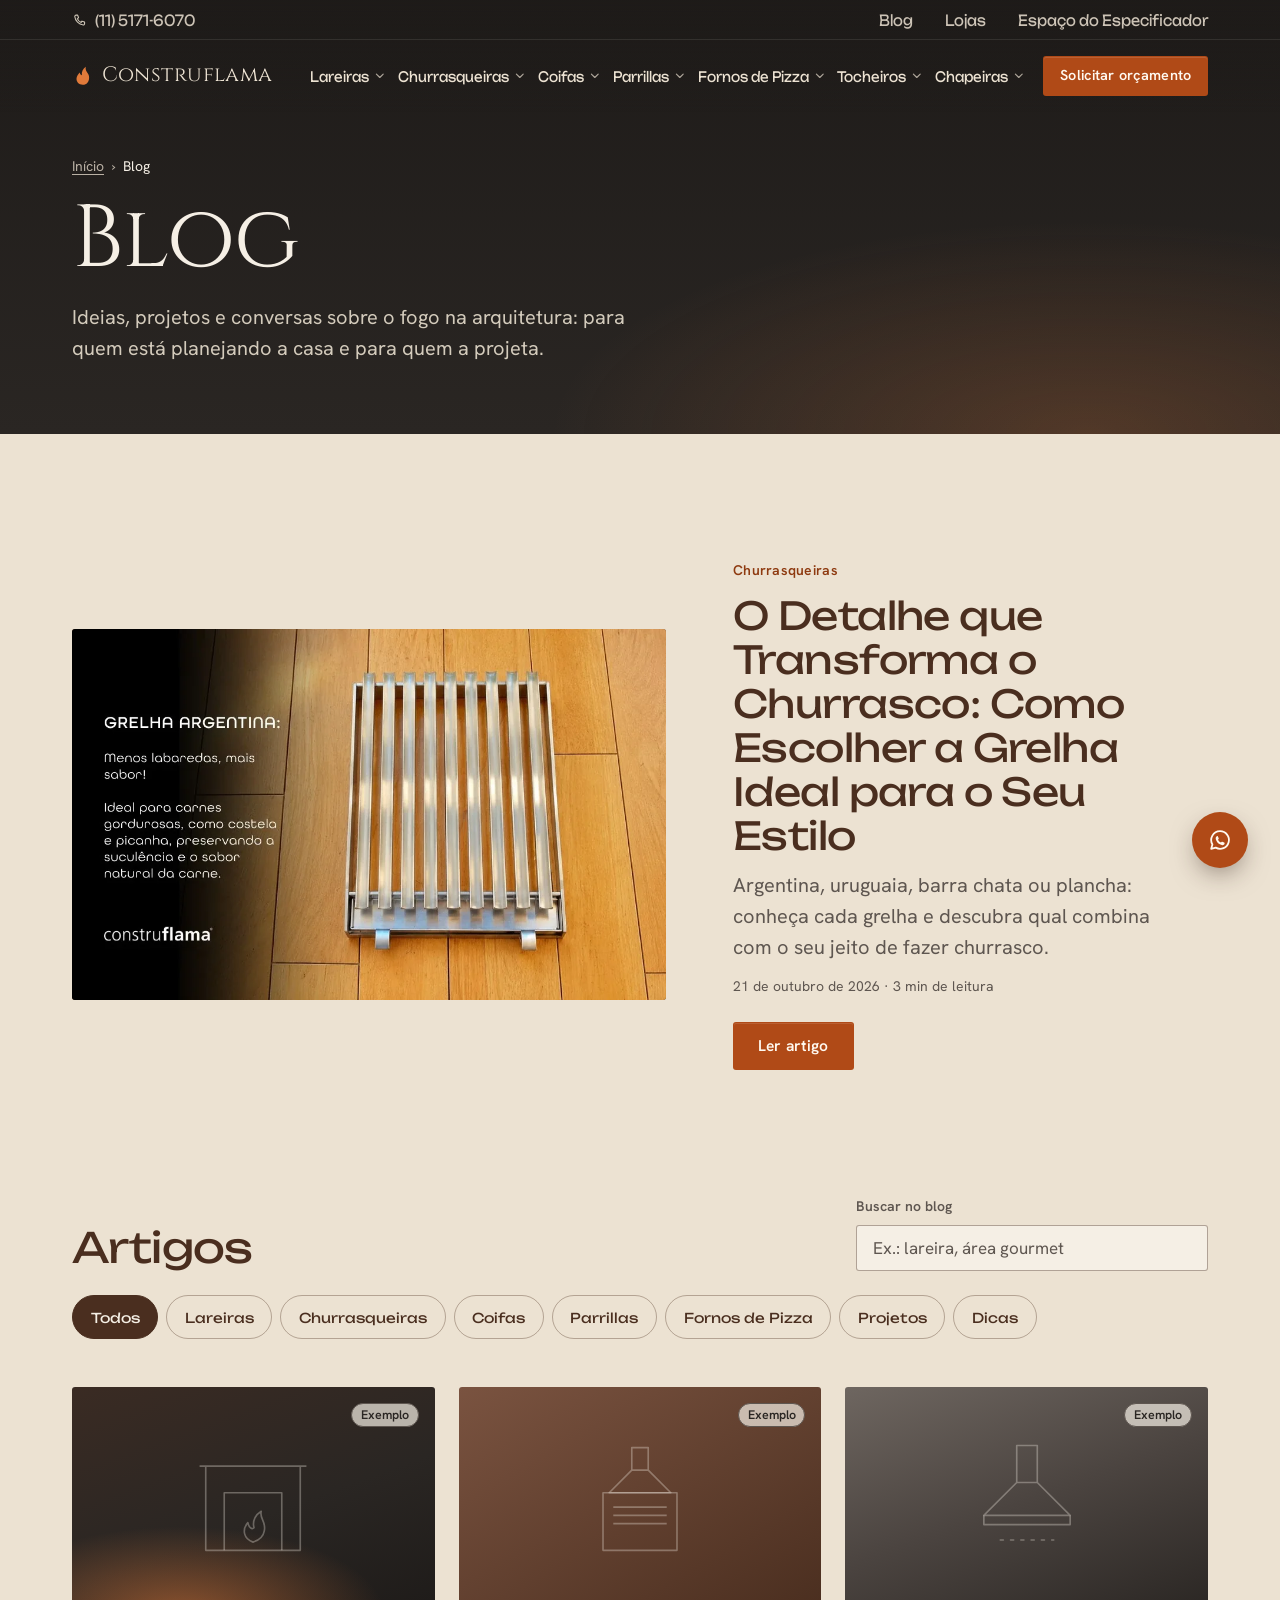
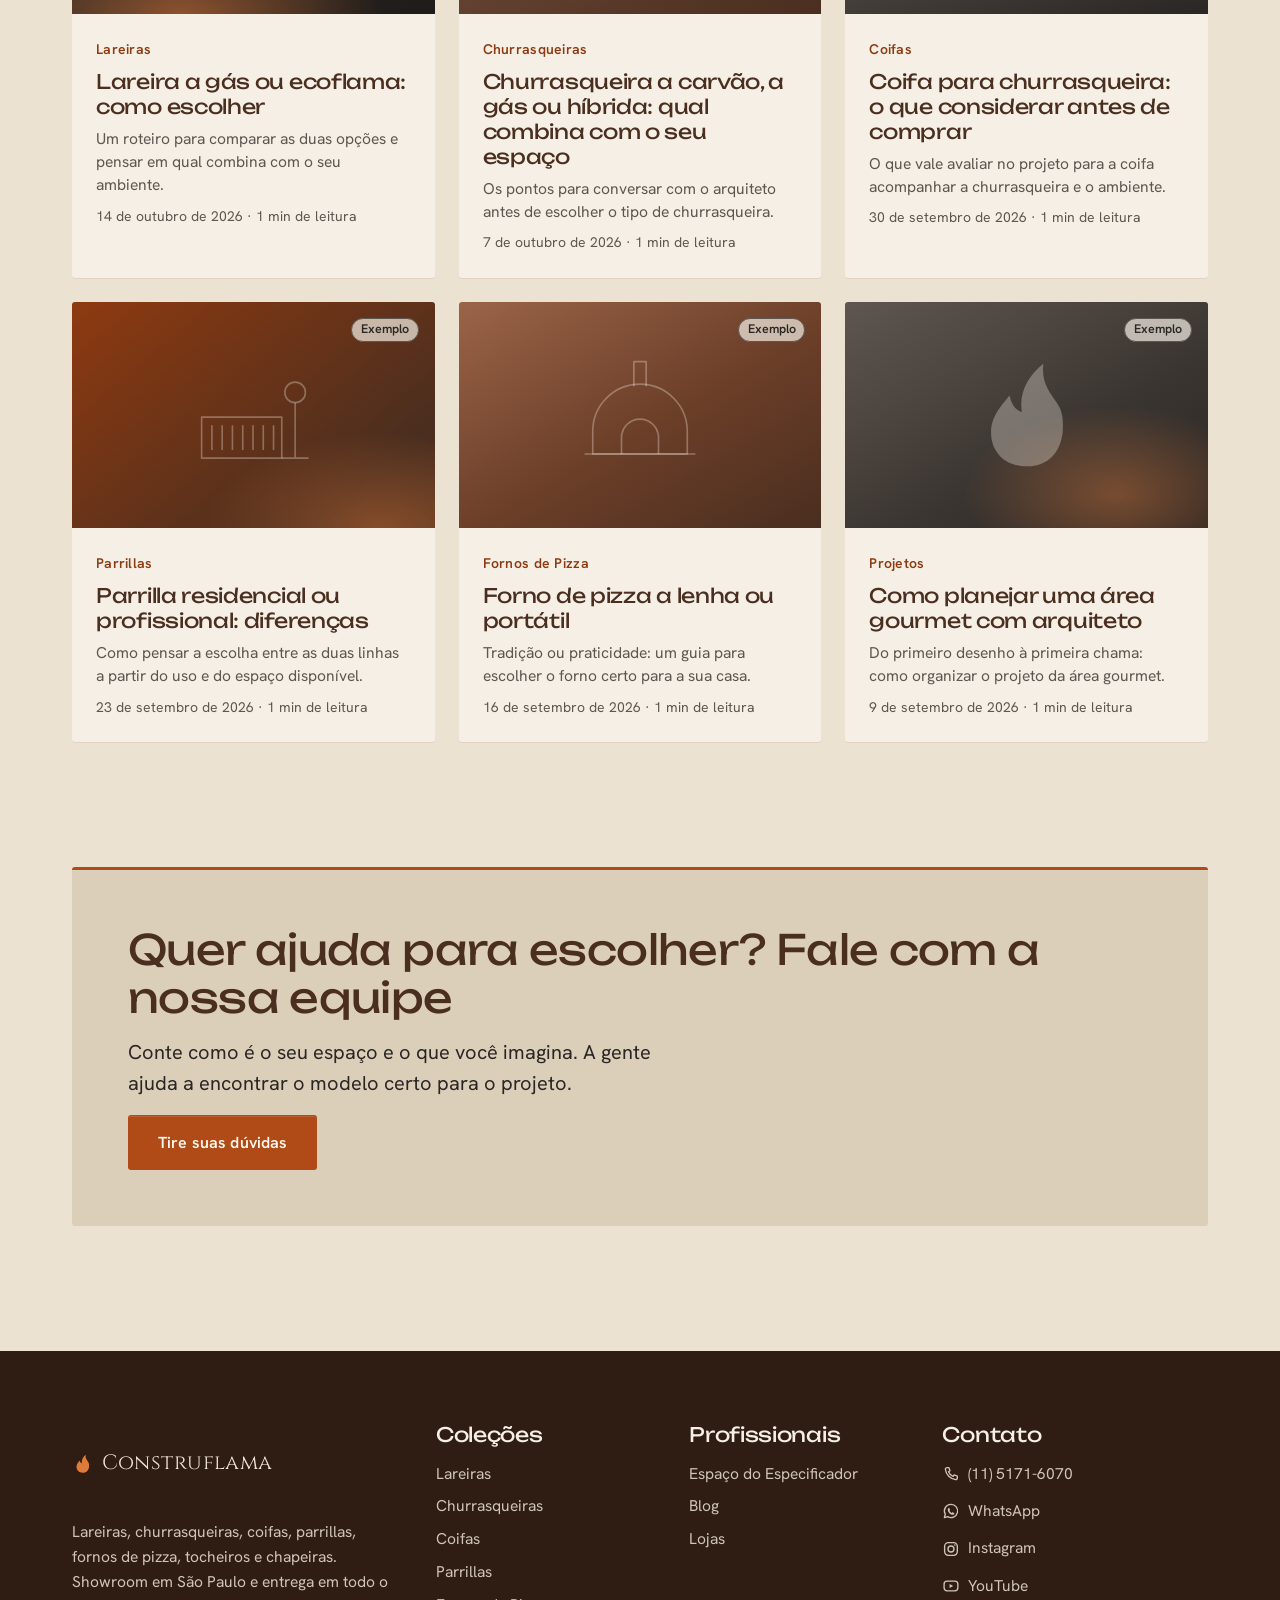
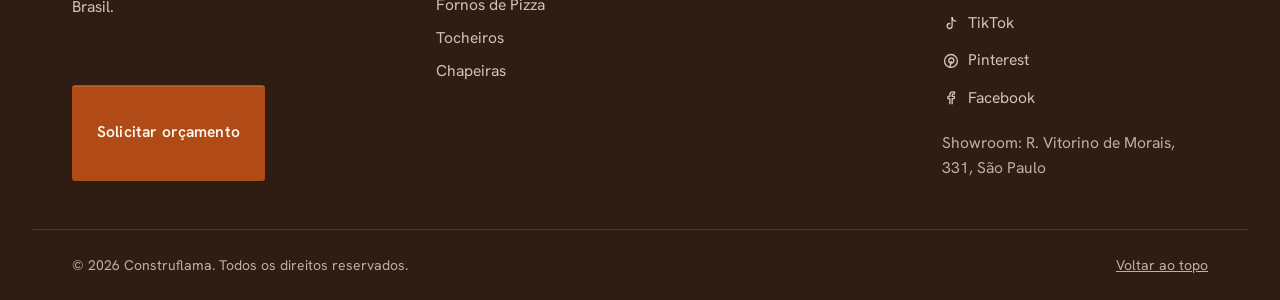
==== commit c0ac8323: "Blog: texto do artigo mais largo e botão "Tire suas dúvidas" no convite - Coluna do texto até 46rem " ====
--- a/blog.html
+++ b/blog.html
@@ -212,7 +212,7 @@
       </div>
     </section>
 
-    <!-- 2. Artigo em destaque (o primeiro com destaque: true) -->
+    <!-- 2. Artigo em destaque (sempre o mais recente, pela data) -->
     <section class="section blog-destaque" aria-label="Artigo em destaque" data-blog-destaque>
       <div class="container" data-blog-destaque-caixa></div>
     </section>
@@ -251,7 +251,7 @@
         <div class="blog-convite__caixa" data-reveal="stagger">
           <h2 class="section-title" id="convite-titulo">Quer ajuda para escolher? Fale com a nossa equipe</h2>
           <p class="section-lead">Conte como é o seu espaço e o que você imagina. A gente ajuda a encontrar o modelo certo para o projeto.</p>
-          <a class="btn btn--primary btn--lg" href="https://whts.co/Construflama_com" target="_blank" rel="noopener">Solicitar orçamento</a>
+          <a class="btn btn--primary btn--lg" href="https://whts.co/Construflama_com" target="_blank" rel="noopener">Tire suas dúvidas</a>
         </div>
       </div>
     </section>
--- a/css/styles.css
+++ b/css/styles.css
@@ -1937,7 +1937,7 @@
 .blog-destaque { padding-bottom: 0; }
 .blog-destaque__caixa { display: grid; gap: var(--sp-5); }
 .blog-destaque__texto { display: grid; justify-items: start; gap: var(--sp-3); align-content: center; }
-.blog-destaque__titulo { font-size: var(--fs-xl); }
+.blog-destaque__titulo { font-size: clamp(1.6rem, 1.2rem + 1.5vw, 2.4rem); line-height: 1.15; }
 .blog-destaque__resumo { max-width: 38ch; color: var(--cinza); font-size: var(--fs-md); line-height: 1.55; }
 .blog-destaque__texto .btn { margin-top: var(--sp-3); }
 @media (min-width: 900px) {
@@ -2059,7 +2059,7 @@
   padding-top: calc(var(--header-h) + clamp(2.5rem, 2rem + 3vw, 4.5rem));
   padding-bottom: var(--sp-6);
 }
-.post-topo__titulo { max-width: 22ch; font-size: clamp(2rem, 1.3rem + 3vw, 3.6rem); }
+.post-topo__titulo { font-size: clamp(1.9rem, 1.3rem + 2.4vw, 3.2rem); }   /* ocupa a largura toda */
 .post-topo__meta { color: rgba(236, 226, 210, .82); font-size: var(--fs-sm); }
 .post-topo__meta .post-voltar { color: var(--laranja-claro); }
 .blog-cat--link { color: var(--laranja-claro); text-decoration: none; }
@@ -2110,7 +2110,7 @@
 .post-indice__lista a[aria-current] { color: var(--laranja-escuro); border-left-color: var(--laranja); }
 
 /* Texto com boa leitura: coluna estreita (~70 caracteres por linha) */
-.post-texto { max-width: 31rem; font-size: 1.125rem; line-height: 1.75; }
+.post-texto { max-width: 46rem; font-size: 1.1875rem; line-height: 1.75; }
 .post-texto > * + * { margin-top: var(--sp-5); }
 .post-texto__lead { color: var(--marrom); font-size: var(--fs-md); line-height: 1.6; }
 .post-texto__sub { margin-top: var(--sp-7); font-size: var(--fs-lg); scroll-margin-top: calc(var(--header-h) + 1.5rem); }
@@ -2127,6 +2127,7 @@
   line-height: 1.5;
 }
 .post-citacao cite { display: block; margin-top: var(--sp-2); color: var(--cinza); font-family: var(--fonte-texto); font-size: var(--fs-sm); font-style: normal; }
+.post-rotulo { color: var(--marrom); font-weight: 600; }
 .post-figura { margin-inline: 0; }
 .post-figura figcaption { margin-top: var(--sp-2); color: var(--cinza); font-size: var(--fs-sm); }
 .post-aviso {
@@ -2144,13 +2145,19 @@
 .blog-relacionados { padding-top: 0; }
 .blog-relacionados .section-title { margin-bottom: clamp(1.5rem, 1rem + 2vw, 2.5rem); }
 
+/* Desktop: índice fixo à esquerda; de 1024 a 1279px o "Compartilhar" fica
+   embaixo do texto; a partir de 1280px vira uma coluna à direita */
 @media (min-width: 1024px) {
-  .post-corpo { grid-template-columns: 15rem minmax(0, 31rem) 11rem; justify-content: space-between; align-items: start; }
-  .post-indice,
-  .post-lateral { position: sticky; top: calc(var(--header-h) + 2rem); }
+  .post-corpo { grid-template-columns: 13rem minmax(0, 46rem); justify-content: space-between; align-items: start; column-gap: clamp(1.5rem, 1rem + 2vw, 3rem); }
+  .post-lateral { grid-column: 2; }
+  .post-indice { position: sticky; top: calc(var(--header-h) + 2rem); }
   .post-indice__titulo { cursor: default; }
   .post-indice__caixa .post-indice__titulo::after,
   .post-indice__caixa[open] .post-indice__titulo::after { content: none; }
+}
+@media (min-width: 1280px) {
+  .post-corpo { grid-template-columns: 13rem minmax(0, 46rem) 9.5rem; }
+  .post-lateral { grid-column: auto; position: sticky; top: calc(var(--header-h) + 2rem); }
   .post-compartilhar { display: grid; justify-items: start; }
 }
 
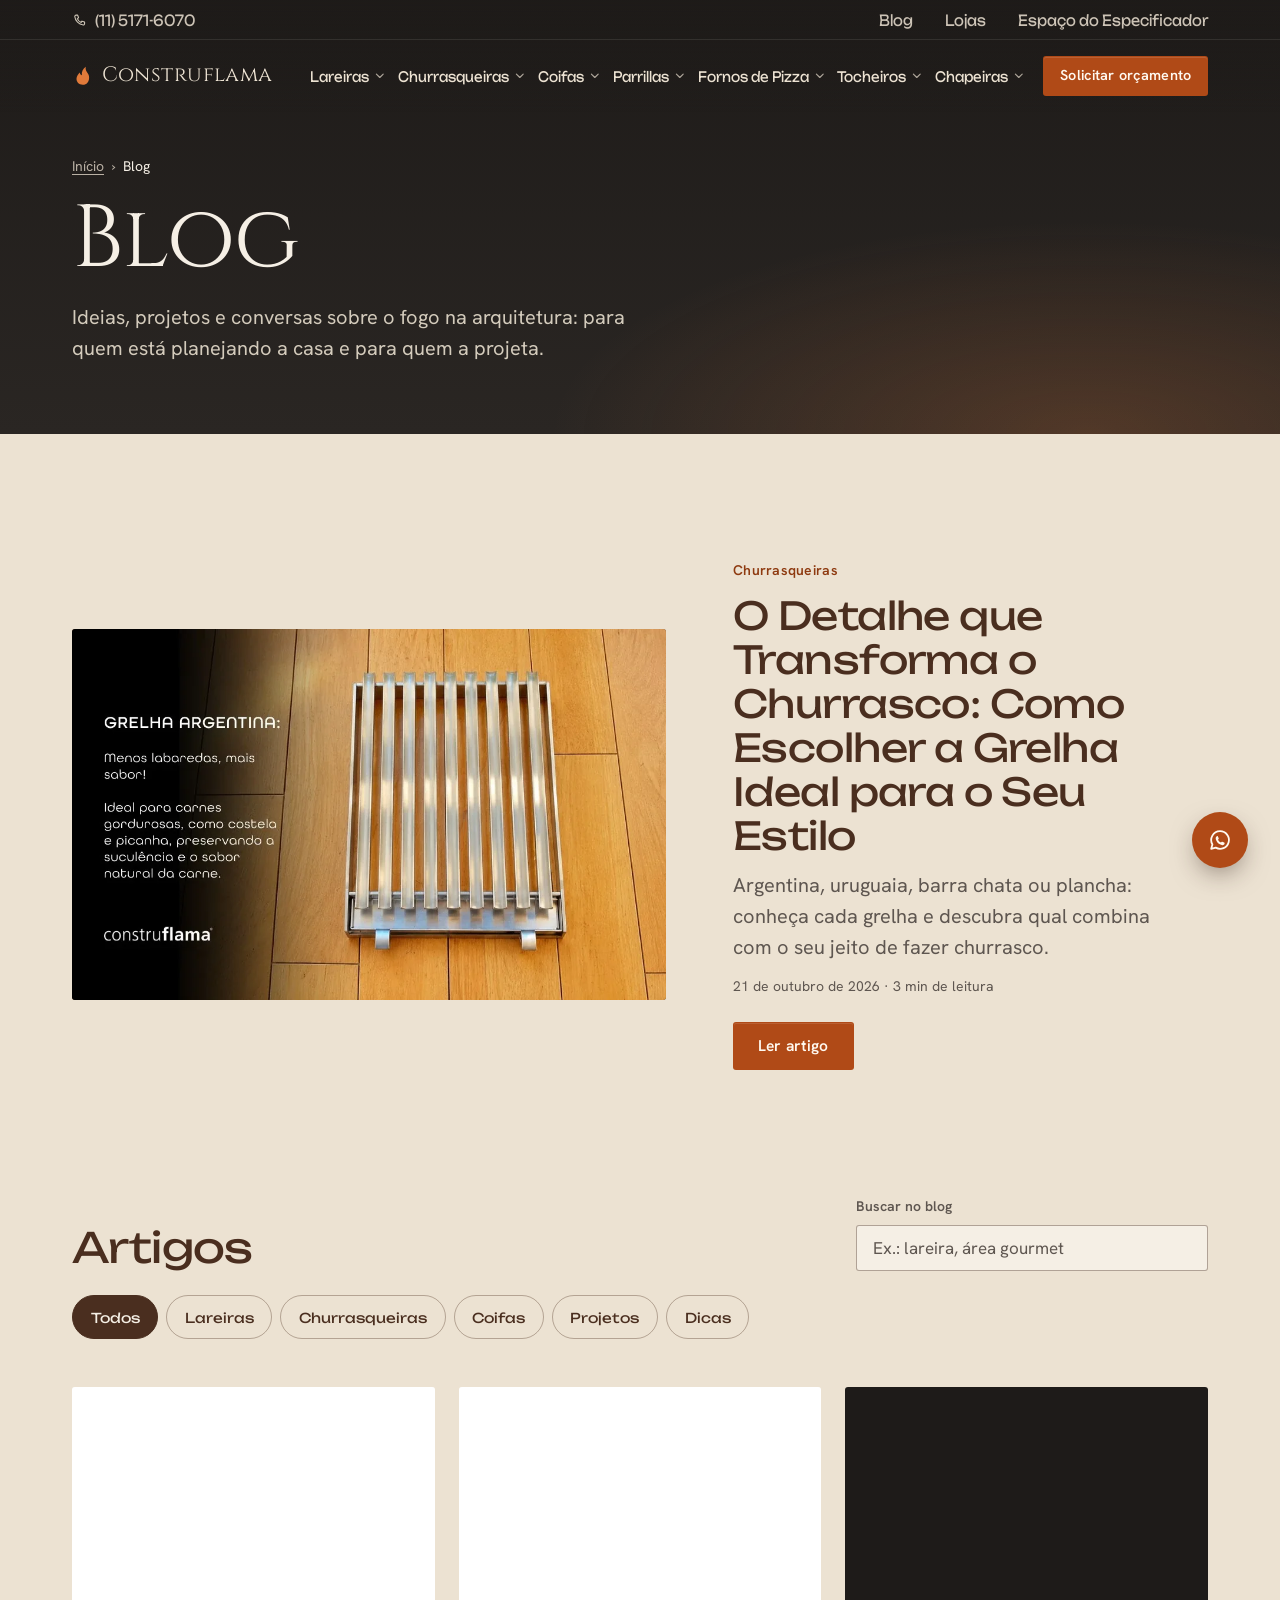
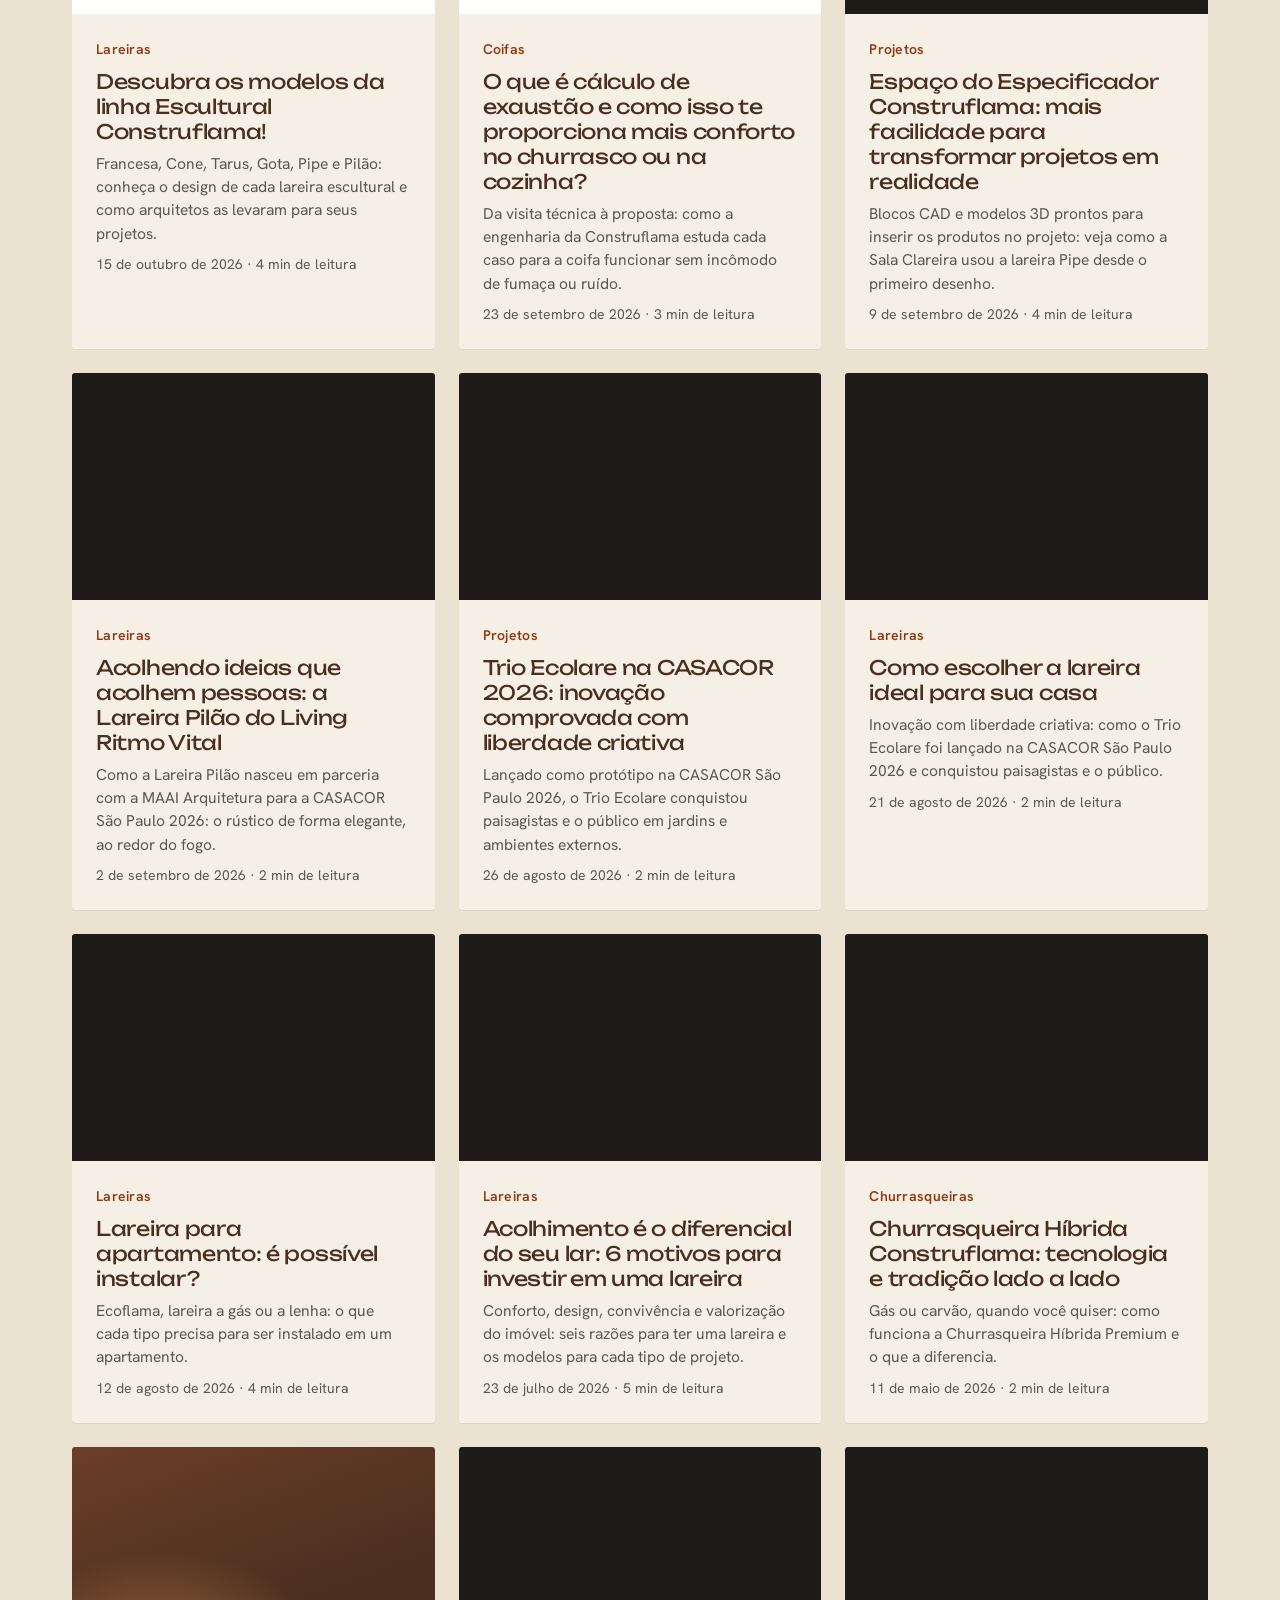
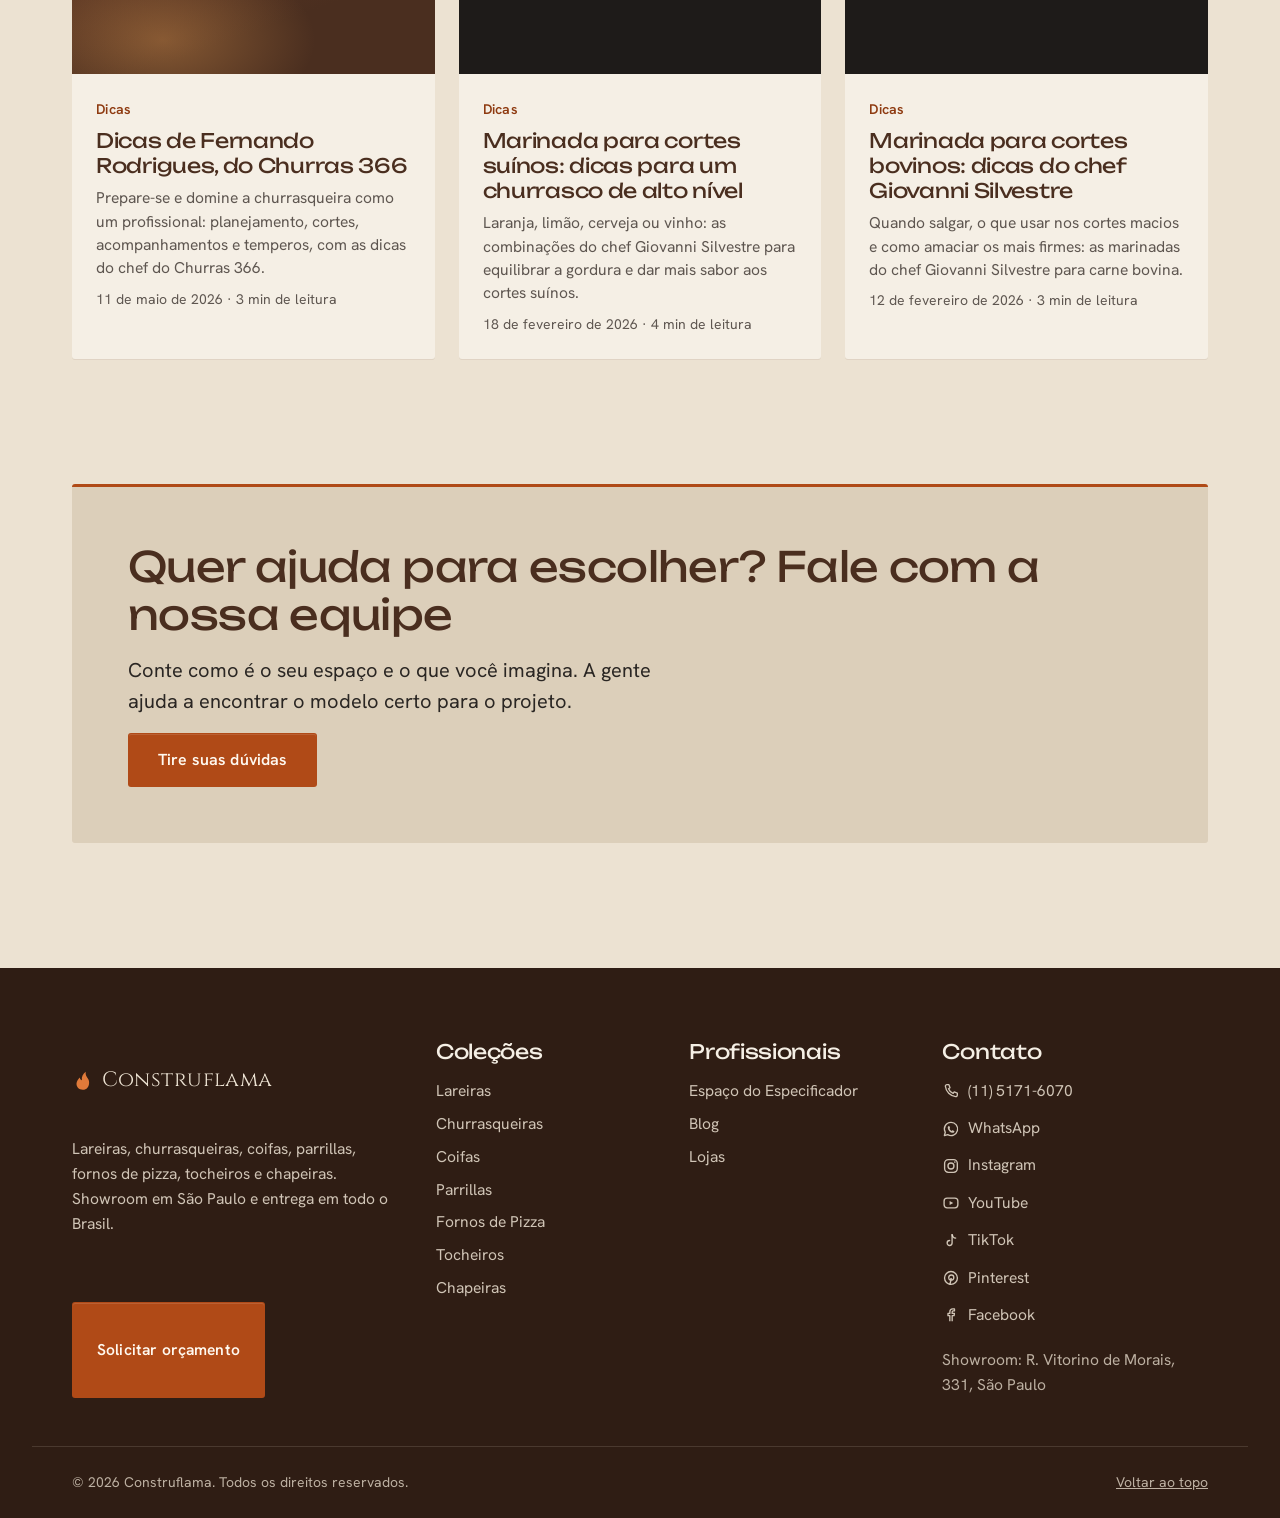
==== commit f8fed129: "Blog: paginação no lugar do "Carregar mais" - 12 artigos por página no computador, 6 no celular e no" ====
--- a/blog.html
+++ b/blog.html
@@ -221,7 +221,7 @@
     <section class="section blog-lista" id="artigos" aria-labelledby="artigos-titulo">
       <div class="container">
         <div class="blog-lista__topo">
-          <h2 class="section-title" id="artigos-titulo">Artigos</h2>
+          <h2 class="section-title" id="artigos-titulo" tabindex="-1">Artigos</h2>
           <div class="blog-busca">
             <label class="blog-busca__rotulo" for="blog-busca">Buscar no blog</label>
             <input class="blog-busca__campo" id="blog-busca" type="search" placeholder="Ex.: lareira, área gourmet" autocomplete="off" data-blog-busca>
@@ -239,9 +239,8 @@
           <button class="btn btn--outline" type="button" data-blog-limpar>Ver todos os artigos</button>
         </div>
 
-        <div class="blog-mais" data-blog-mais-caixa hidden>
-          <button class="btn btn--outline" type="button" data-blog-mais>Carregar mais</button>
-        </div>
+        <!-- Páginas da lista (montadas por js/main.js; somem se couber tudo em uma) -->
+        <nav class="blog-paginacao" aria-label="Páginas do blog" data-blog-paginacao hidden></nav>
       </div>
     </section>
 
--- a/css/styles.css
+++ b/css/styles.css
@@ -1921,6 +1921,9 @@
   background: var(--material);
 }
 .blog-capa img { position: absolute; inset: 0; width: 100%; height: 100%; object-fit: cover; }
+.blog-capa--inteira { background: #fff; }
+.blog-capa--escura { background: var(--cinza-escuro-profundo); }
+.blog-capa--inteira img { object-fit: contain; }
 .blog-capa__arte {
   position: absolute;
   top: 50%;
@@ -2015,7 +2018,35 @@
 
 .blog-vazio { display: grid; justify-items: center; gap: var(--sp-3); padding: var(--sp-7) var(--sp-4); text-align: center; color: var(--cinza); }
 .blog-vazio__titulo { color: var(--marrom); font-family: var(--fonte-titulo); font-size: var(--fs-md); }
-.blog-mais { display: flex; justify-content: center; margin-top: var(--sp-6); }
+.blog-paginacao { margin-top: clamp(2rem, 1.5rem + 2vw, 3rem); }
+.blog-paginacao__lista { display: flex; flex-wrap: wrap; justify-content: center; gap: var(--sp-2); }
+.blog-pagina {
+  display: inline-grid;
+  place-items: center;
+  min-width: 2.75rem;
+  height: 2.75rem;
+  padding: 0 .6rem;
+  border: 1px solid rgba(74, 46, 31, .3);
+  border-radius: var(--raio);
+  color: var(--marrom);
+  font-family: var(--fonte-titulo);
+  font-size: .9rem;
+  text-decoration: none;
+  transition: background-color .2s, color .2s, border-color .2s;
+}
+a.blog-pagina:hover { border-color: var(--marrom); }
+a.blog-pagina:active { background: var(--bege-escuro); }
+.blog-pagina[aria-current="page"] { border-color: var(--marrom); background: var(--marrom); color: var(--bege-claro); }
+.blog-pagina--seta { font-size: 1.3rem; line-height: 1; }
+.blog-pagina.is-desativada { opacity: .35; }
+.blog-pagina--reticencias { min-width: 1.5rem; border-color: transparent; }
+@media (max-width: 479px) {
+  .blog-paginacao__lista { gap: var(--sp-1); }
+  .blog-pagina { min-width: 2.5rem; padding: 0 .4rem; }
+  .blog-pagina--reticencias { min-width: 1.1rem; padding: 0; }
+}
+#artigos-titulo:focus { outline: none; }
+#artigos { scroll-margin-top: calc(var(--header-h) + 1rem); }
 
 /* Convite final (blog e artigo) */
 .blog-convite__caixa {
@@ -2110,7 +2141,7 @@
 .post-indice__lista a[aria-current] { color: var(--laranja-escuro); border-left-color: var(--laranja); }
 
 /* Texto com boa leitura: coluna estreita (~70 caracteres por linha) */
-.post-texto { max-width: 46rem; font-size: 1.1875rem; line-height: 1.75; }
+.post-texto { min-width: 0; font-size: 1.1875rem; line-height: 1.75; }
 .post-texto > * + * { margin-top: var(--sp-5); }
 .post-texto__lead { color: var(--marrom); font-size: var(--fs-md); line-height: 1.6; }
 .post-texto__sub { margin-top: var(--sp-7); font-size: var(--fs-lg); scroll-margin-top: calc(var(--header-h) + 1.5rem); }
@@ -2122,9 +2153,9 @@
   padding: var(--sp-2) 0 var(--sp-2) var(--sp-5);
   border-left: 3px solid var(--laranja);
   color: var(--marrom);
-  font-family: var(--fonte-titulo);
-  font-size: var(--fs-md);
-  line-height: 1.5;
+  font-size: 1.3rem;
+  font-style: italic;
+  line-height: 1.55;
 }
 .post-citacao cite { display: block; margin-top: var(--sp-2); color: var(--cinza); font-family: var(--fonte-texto); font-size: var(--fs-sm); font-style: normal; }
 .post-rotulo { color: var(--marrom); font-weight: 600; }
@@ -2138,6 +2169,7 @@
   font-size: var(--fs-sm);
 }
 
+.post-lateral { padding-top: var(--sp-5); border-top: 1px solid rgba(74, 46, 31, .2); }
 .post-compartilhar { display: flex; flex-wrap: wrap; align-items: center; gap: var(--sp-3); }
 .post-compartilhar__titulo { width: 100%; color: var(--marrom); font-family: var(--fonte-titulo); font-size: 0.95rem; }
 
@@ -2145,21 +2177,86 @@
 .blog-relacionados { padding-top: 0; }
 .blog-relacionados .section-title { margin-bottom: clamp(1.5rem, 1rem + 2vw, 2.5rem); }
 
-/* Desktop: índice fixo à esquerda; de 1024 a 1279px o "Compartilhar" fica
-   embaixo do texto; a partir de 1280px vira uma coluna à direita */
+/* Desktop: índice fixo à esquerda e o texto ocupando o resto da largura;
+   "Compartilhar" embaixo do texto (1024 a 1279px) ou numa coluna estreita
+   de ícones à direita, que acompanha a rolagem (a partir de 1280px) */
 @media (min-width: 1024px) {
-  .post-corpo { grid-template-columns: 13rem minmax(0, 46rem); justify-content: space-between; align-items: start; column-gap: clamp(1.5rem, 1rem + 2vw, 3rem); }
+  .post-corpo { grid-template-columns: 13rem minmax(0, 1fr); align-items: start; column-gap: clamp(2rem, 1rem + 3vw, 4rem); }
   .post-lateral { grid-column: 2; }
   .post-indice { position: sticky; top: calc(var(--header-h) + 2rem); }
   .post-indice__titulo { cursor: default; }
   .post-indice__caixa .post-indice__titulo::after,
   .post-indice__caixa[open] .post-indice__titulo::after { content: none; }
 }
+@media (min-width: 1024px) {
+  .post-corpo--sem-indice { grid-template-columns: minmax(0, 1fr); }
+  .post-corpo--sem-indice .post-lateral { grid-column: 1; }
+}
 @media (min-width: 1280px) {
-  .post-corpo { grid-template-columns: 13rem minmax(0, 46rem) 9.5rem; }
-  .post-lateral { grid-column: auto; position: sticky; top: calc(var(--header-h) + 2rem); }
-  .post-compartilhar { display: grid; justify-items: start; }
-}
+  .post-corpo { grid-template-columns: 13rem minmax(0, 1fr) 3rem; }
+  .post-corpo--sem-indice { grid-template-columns: minmax(0, 1fr) 3rem; }
+  .post-corpo--sem-indice .post-lateral { grid-column: 2; }
+  .post-lateral { grid-column: 3; grid-row: 1; position: sticky; top: calc(var(--header-h) + 2rem); padding-top: 0; border-top: 0; }
+  .post-compartilhar { display: grid; justify-items: center; gap: var(--sp-2); }
+  .post-compartilhar__titulo { width: auto; font-family: var(--fonte-texto); font-size: .72rem; font-weight: 600; text-align: center; color: var(--cinza); }
+  .post-compartilhar .btn { width: 3rem; height: 3rem; min-height: 0; padding: 0; border-radius: 50%; }
+  .post-compartilhar .btn .icon { width: 1.25rem; height: 1.25rem; }
+  .post-compartilhar__rotulo { position: absolute; width: 1px; height: 1px; overflow: hidden; clip: rect(0 0 0 0); white-space: nowrap; }
+}
+
+/* Foto em tela cheia (clique nas imagens do artigo) */
+.foto-zoom {
+  display: block;
+  width: 100%;
+  padding: 0;
+  border: 0;
+  background: none;
+  cursor: zoom-in;
+  border-radius: var(--raio);
+}
+.foto-zoom:focus-visible { outline: 3px solid var(--foco); outline-offset: 3px; }
+.blog-capa .foto-zoom { position: absolute; inset: 0; height: 100%; border-radius: 0; }
+.blog-capa .foto-zoom:focus-visible { outline-offset: -4px; }
+.foto-zoom img { transition: transform .6s var(--ease-out); }
+.foto-zoom:hover img { transform: scale(1.02); }
+
+.tela-cheia {
+  width: 100vw;
+  max-width: none;
+  height: 100vh;
+  max-height: none;
+  margin: 0;
+  padding: clamp(1rem, 3vw, 3rem);
+  border: 0;
+  background: transparent;
+  color: var(--bege-claro);
+  --foco: var(--laranja-claro);
+}
+.tela-cheia[open] { display: grid; grid-template-rows: minmax(0, 1fr) auto; gap: var(--sp-3); place-items: center; }
+.tela-cheia::backdrop { background: rgba(20, 16, 13, .96); }
+.tela-cheia__img { max-width: 100%; max-height: 100%; object-fit: contain; border-radius: var(--raio); cursor: zoom-out; }
+.tela-cheia__legenda { color: rgba(245, 239, 229, .85); font-size: var(--fs-sm); text-align: center; }
+.tela-cheia__fechar {
+  position: absolute;
+  top: var(--sp-4);
+  right: var(--sp-4);
+  display: grid;
+  place-items: center;
+  width: 3rem;
+  height: 3rem;
+  border: 1px solid rgba(245, 239, 229, .4);
+  border-radius: 50%;
+  background: rgba(20, 16, 13, .6);
+  color: var(--bege-claro);
+  font-size: 1.6rem;
+  line-height: 1;
+  cursor: pointer;
+}
+.tela-cheia__fechar:hover { border-color: var(--bege-claro); }
+@media (prefers-reduced-motion: no-preference) {
+  .tela-cheia[open] { animation: telaCheia .25s var(--ease-out); }
+}
+@keyframes telaCheia { from { opacity: 0; } to { opacity: 1; } }
 
 /* --------------------------------------------------------------------------
    14. Rodapé
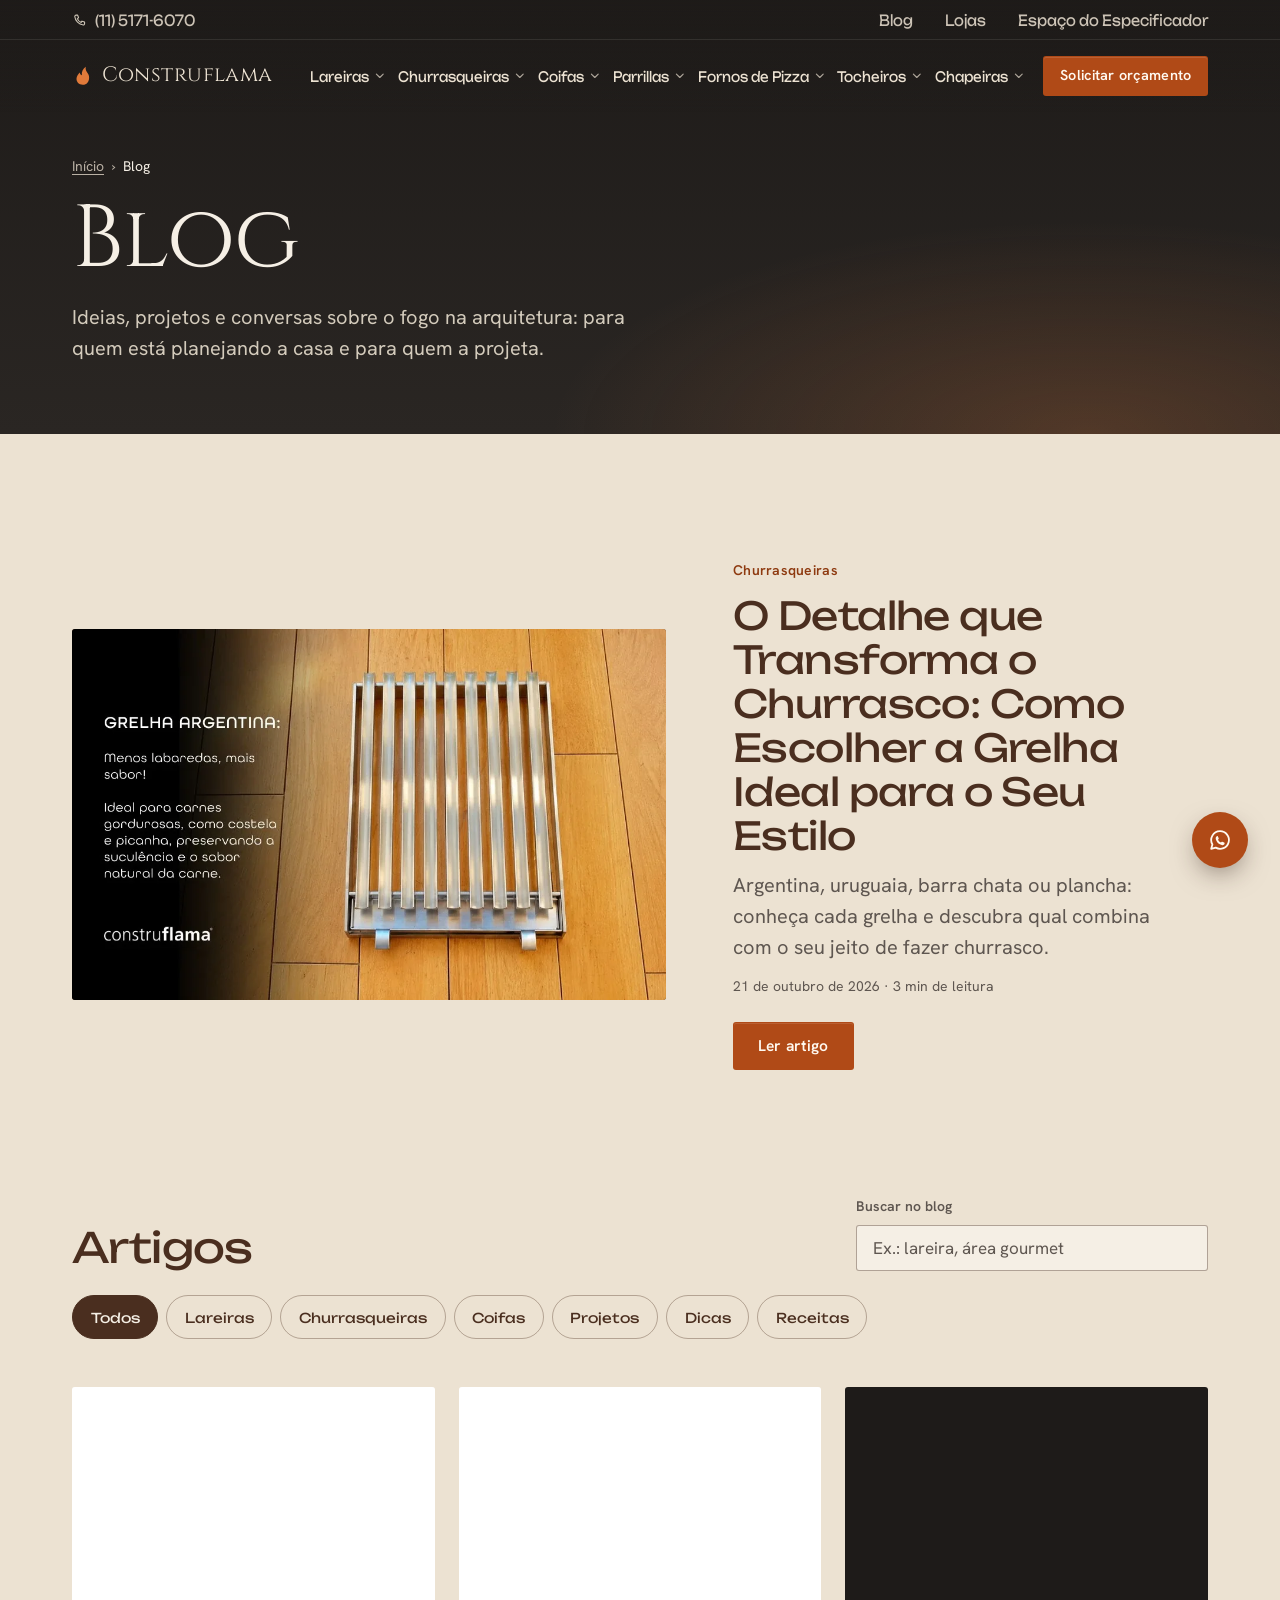
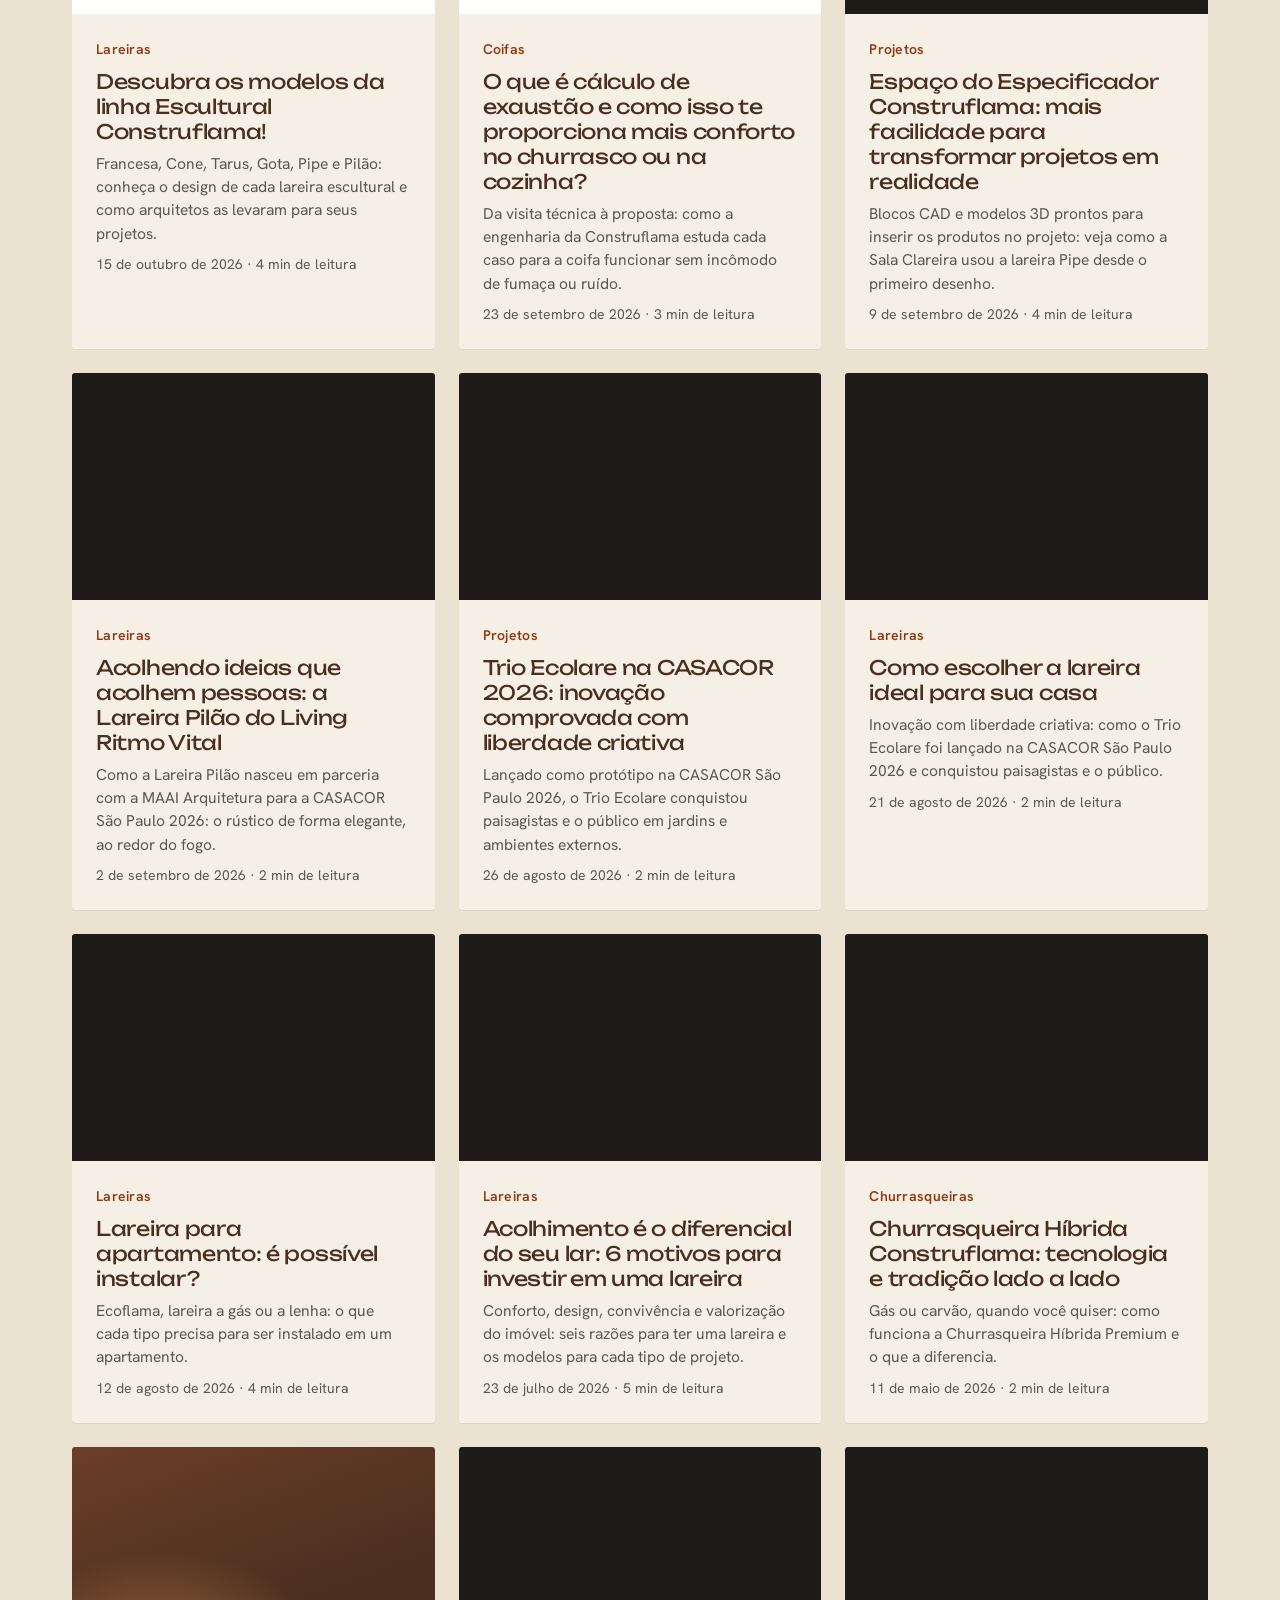
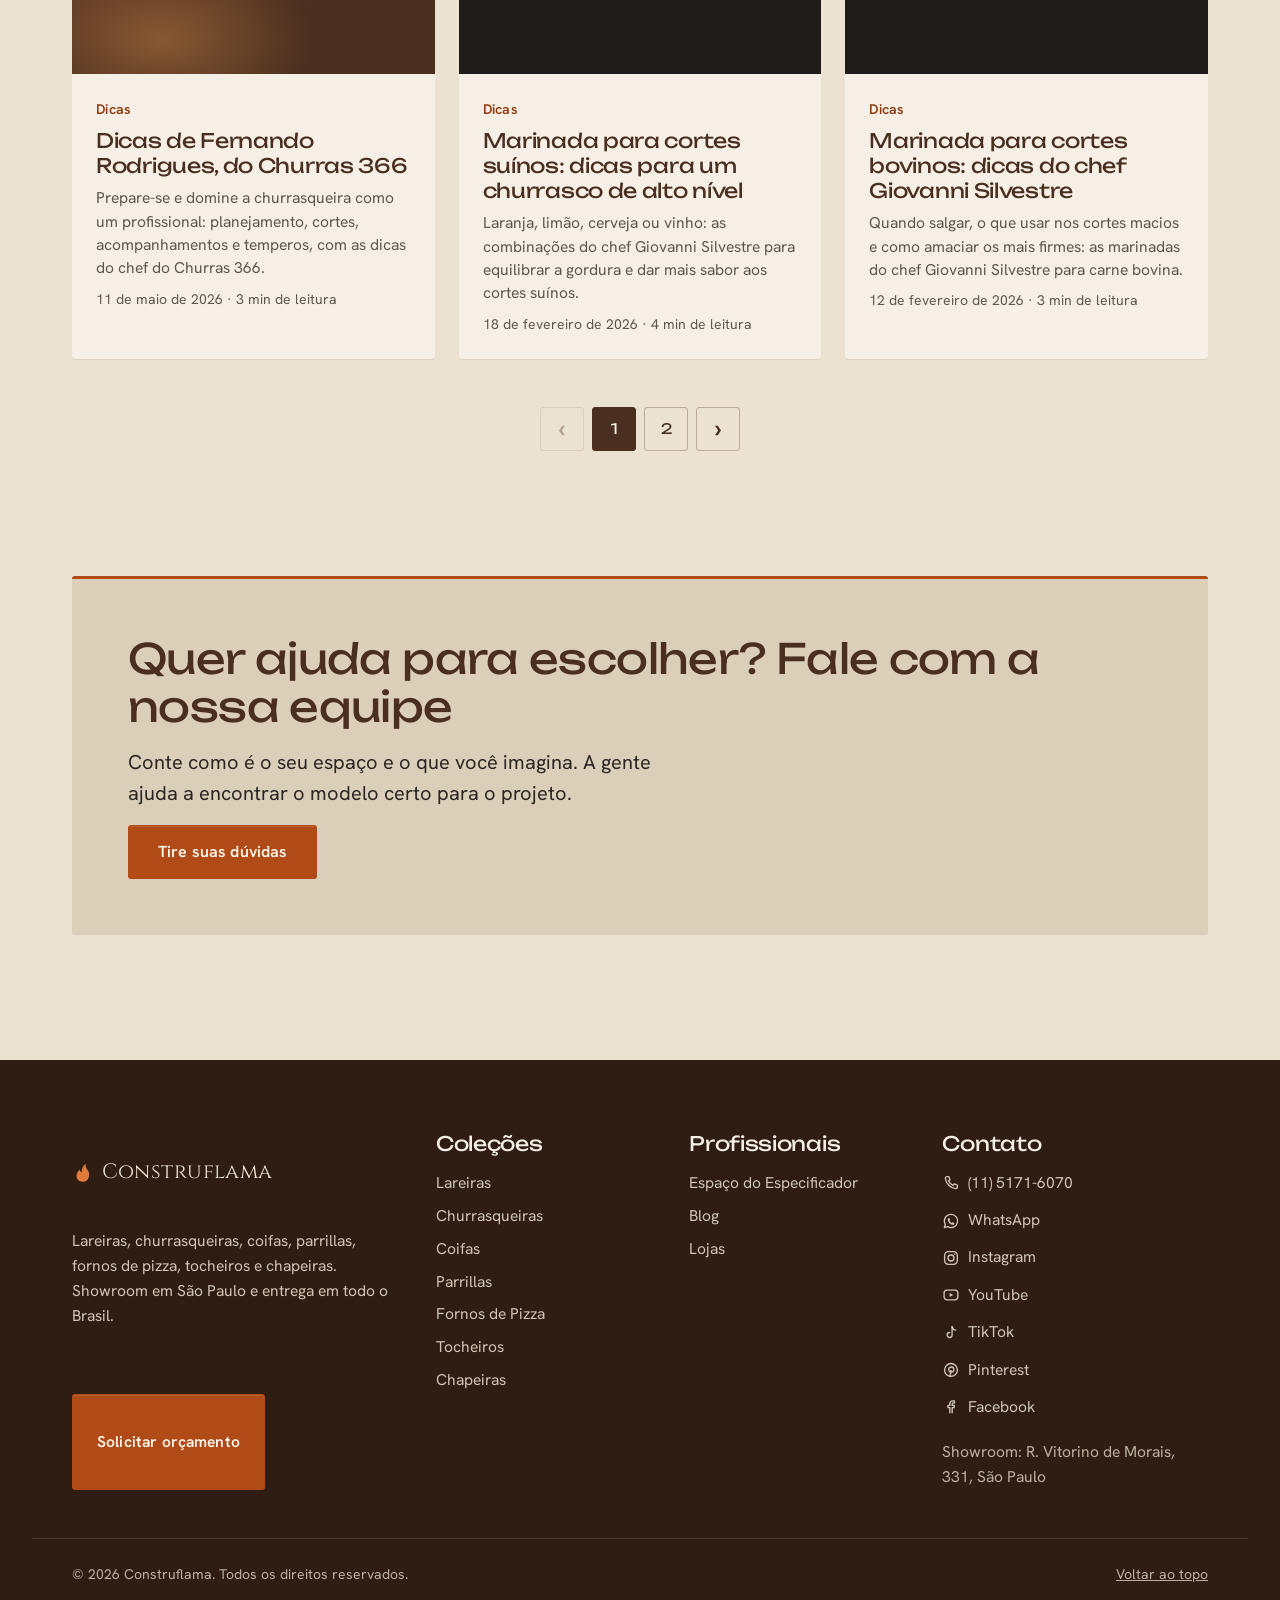
==== commit 1ac00f9d: "Blog: nova categoria Receitas (bacalhau de Ano Novo e carré de Natal saem de Dicas) Co-Authored-By: " ====
--- a/blog.html
+++ b/blog.html
@@ -4,7 +4,7 @@
   <meta charset="utf-8">
   <meta name="viewport" content="width=device-width, initial-scale=1">
   <title>Blog | Construflama</title>
-  <meta name="description" content="Ideias, projetos e dicas sobre lareiras, churrasqueiras, coifas, parrillas e fornos de pizza, do blog da Construflama.">
+  <meta name="description" content="Ideias, projetos, dicas e receitas sobre lareiras, churrasqueiras, coifas, parrillas e fornos de pizza, do blog da Construflama.">
   <meta name="theme-color" content="#2A2623">
 
   <!-- Tipografia: Cinzel (título do topo e logo) + Unbounded (títulos) + Hanken Grotesk (texto) -->
--- a/css/styles.css
+++ b/css/styles.css
@@ -969,6 +969,7 @@
 /* Categorias só do blog */
 .material--projetos { --material: radial-gradient(ellipse 60% 55% at 75% 85%, rgba(224, 122, 58, .4), transparent 70%), linear-gradient(150deg, #5E5650, #3B3531 60%, #2A2623); }
 .material--dicas { --material: radial-gradient(ellipse 60% 55% at 25% 85%, rgba(244, 167, 87, .35), transparent 70%), linear-gradient(160deg, #6B3E28, #4A2E1F 70%); }
+.material--receitas { --material: radial-gradient(ellipse 60% 55% at 70% 80%, rgba(176, 74, 23, .45), transparent 70%), linear-gradient(155deg, #7A4A2E, #4A2E1F 65%, #2E2420); }
 /* Celular: Lareiras é a coleção principal, card mais alto (chama acima do texto) */
 .tile--lareiras { min-height: 18rem; }
 
@@ -2034,8 +2035,9 @@
   text-decoration: none;
   transition: background-color .2s, color .2s, border-color .2s;
 }
-a.blog-pagina:hover { border-color: var(--marrom); }
-a.blog-pagina:active { background: var(--bege-escuro); }
+a.blog-pagina:hover, button.blog-pagina:hover { border-color: var(--marrom); }
+a.blog-pagina:active, button.blog-pagina:active { background: var(--bege-escuro); }
+button.blog-pagina { background: none; cursor: pointer; }
 .blog-pagina[aria-current="page"] { border-color: var(--marrom); background: var(--marrom); color: var(--bege-claro); }
 .blog-pagina--seta { font-size: 1.3rem; line-height: 1; }
 .blog-pagina.is-desativada { opacity: .35; }
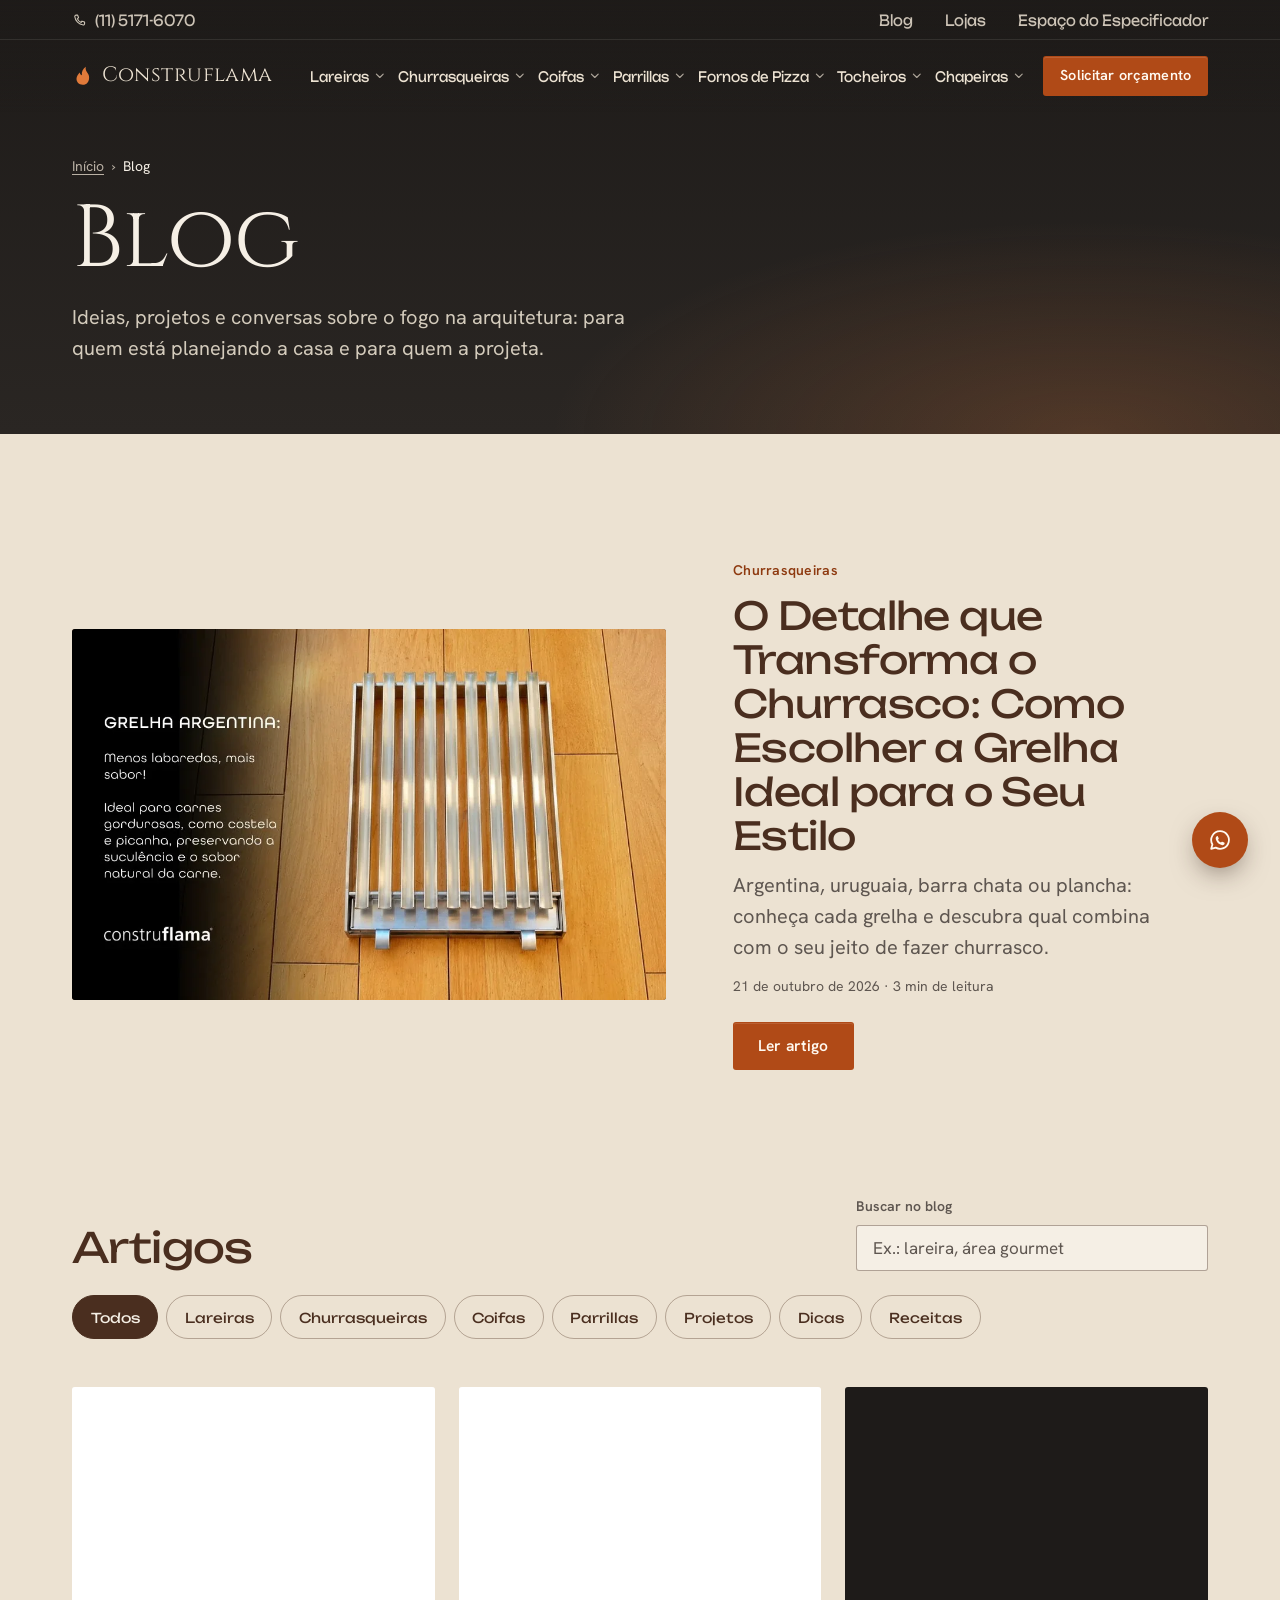
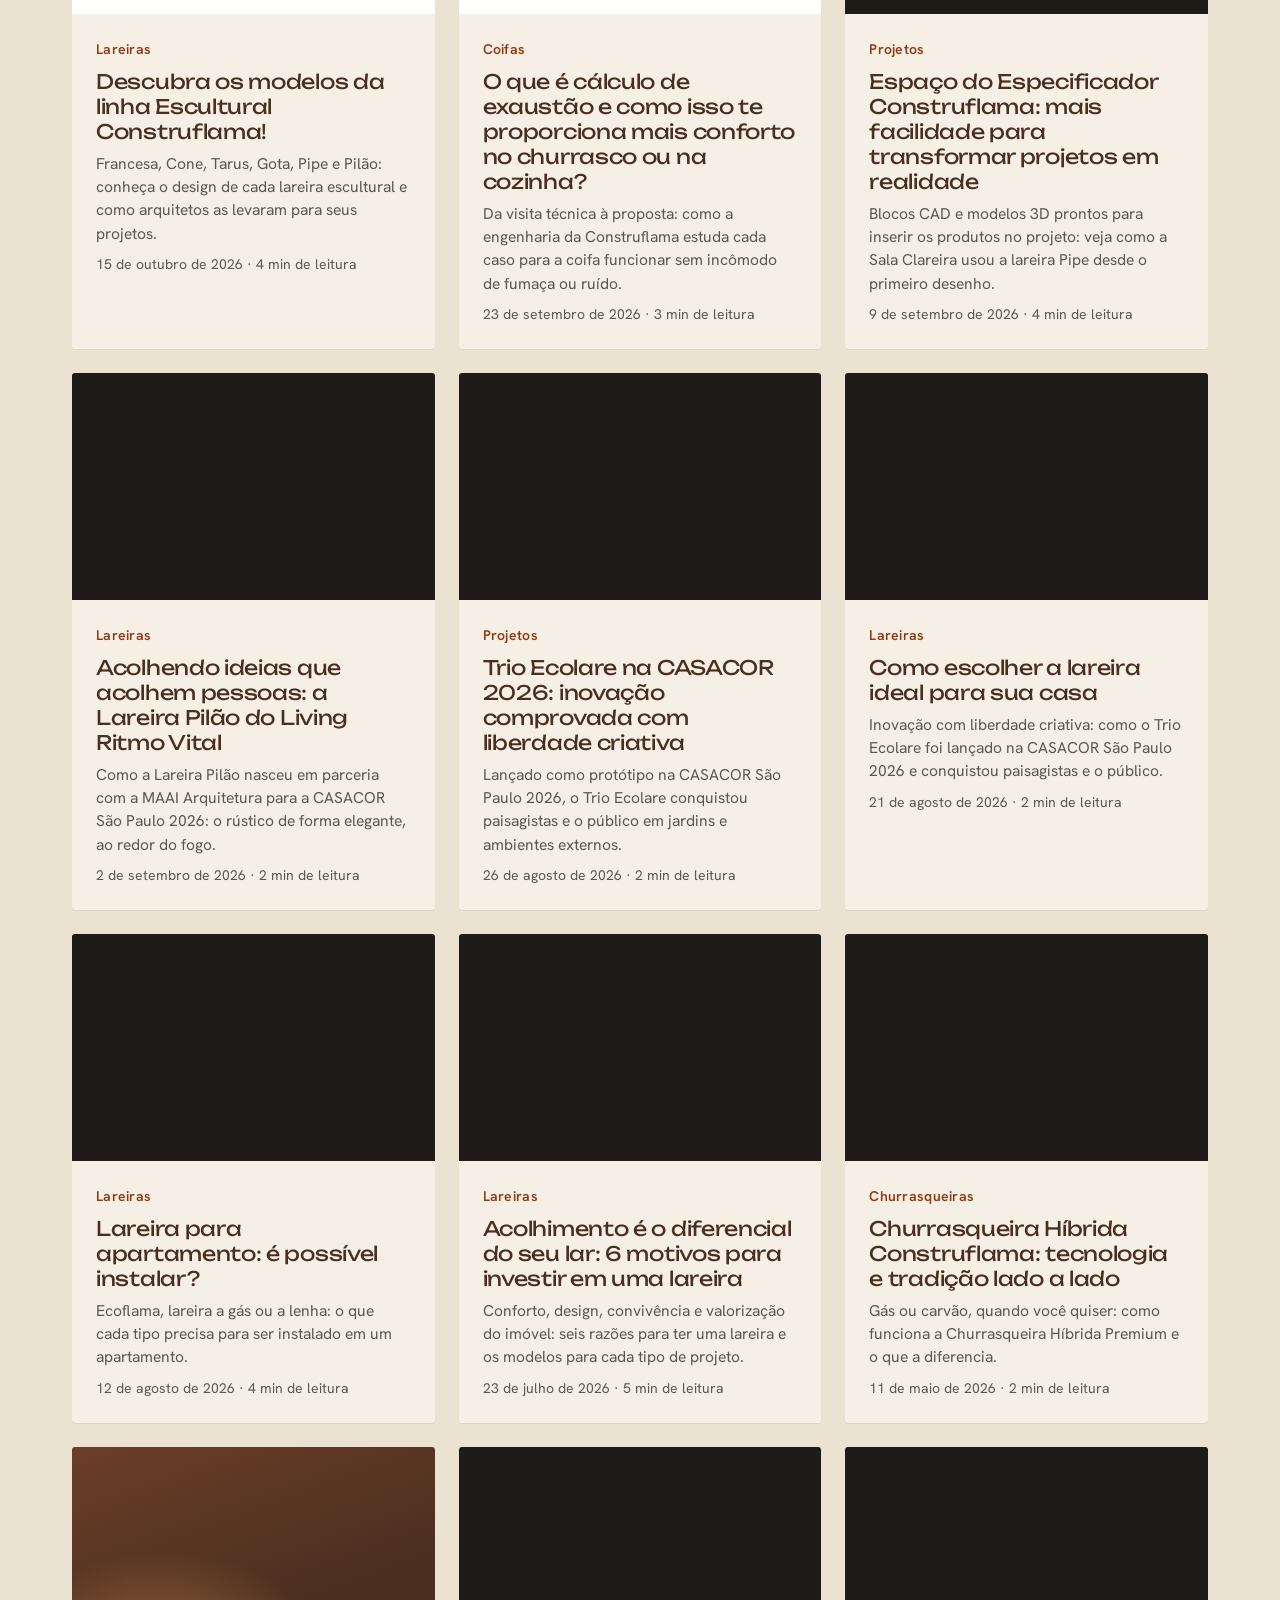
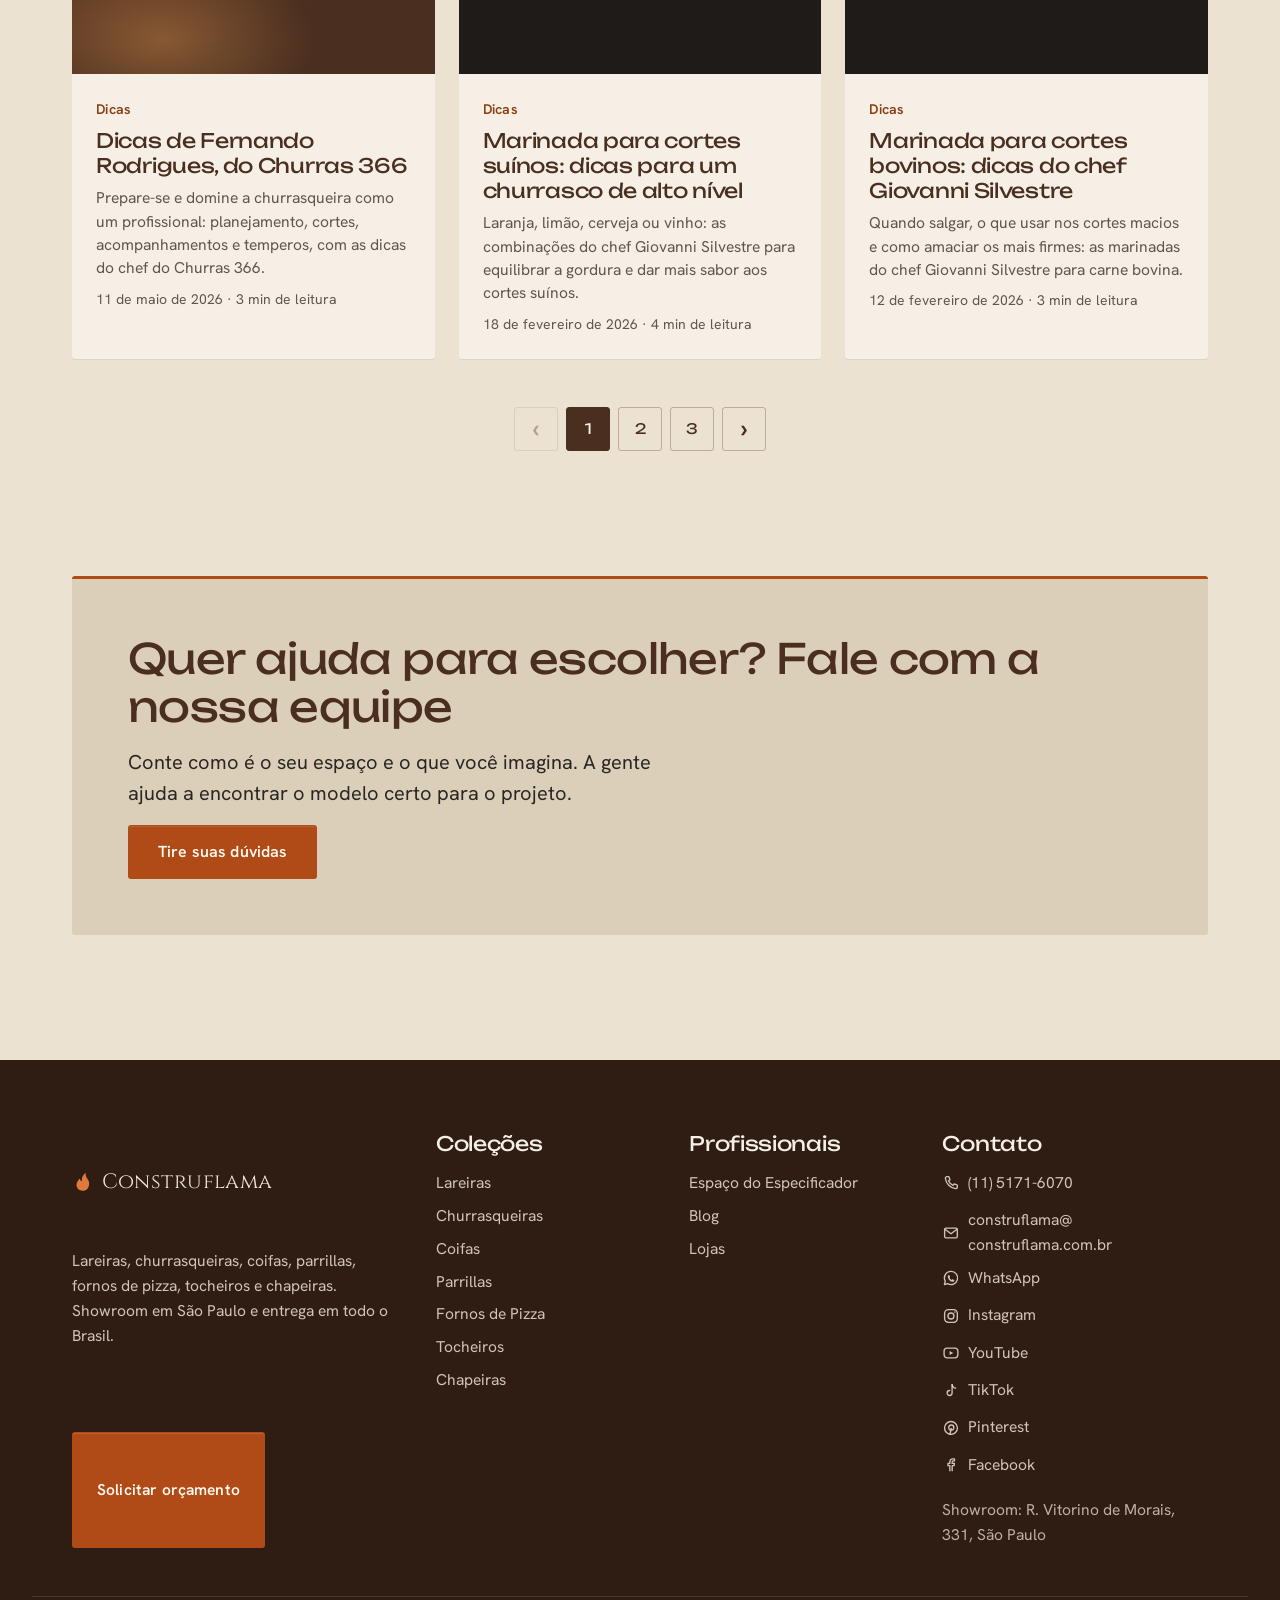
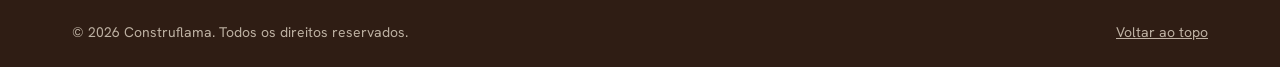
==== commit 81cd0371: "Rodapé: e-mail de contato (construflama@construflama.com.br) nas quatro páginas O e-mail quebra depo" ====
--- a/blog.html
+++ b/blog.html
@@ -51,6 +51,10 @@
     </symbol>
     <symbol id="i-telefone" viewBox="0 0 24 24">
       <path d="M6.6 3.5h2.6l1.5 4.2-2 1.4a11 11 0 0 0 6.2 6.2l1.4-2 4.2 1.5v2.6A2.1 2.1 0 0 1 18.3 19.5 15.6 15.6 0 0 1 4.5 5.7 2.1 2.1 0 0 1 6.6 3.5Z" fill="none" stroke="currentColor" stroke-width="1.8" stroke-linejoin="round"/>
+    </symbol>
+    <symbol id="i-email" viewBox="0 0 24 24">
+      <rect x="3.5" y="5.5" width="17" height="13" rx="1.8" fill="none" stroke="currentColor" stroke-width="1.8"/>
+      <path d="m4 7 8 6 8-6" fill="none" stroke="currentColor" stroke-width="1.8" stroke-linejoin="round"/>
     </symbol>
     <symbol id="i-instagram" viewBox="0 0 24 24">
       <rect x="3.5" y="3.5" width="17" height="17" rx="5" fill="none" stroke="currentColor" stroke-width="1.8"/>
@@ -293,6 +297,9 @@
             <a href="tel:+551151716070"><svg class="icon" aria-hidden="true"><use href="#i-telefone"/></svg> (11) 5171-6070</a>
           </li>
           <li>
+            <a href="mailto:construflama@construflama.com.br"><svg class="icon" aria-hidden="true"><use href="#i-email"/></svg> <span>construflama@<wbr>construflama.com.br</span></a>
+          </li>
+          <li>
             <a href="https://whts.co/Construflama_com" target="_blank" rel="noopener"><svg class="icon" aria-hidden="true"><use href="#i-whatsapp"/></svg> WhatsApp</a>
           </li>
           <li>
--- a/css/styles.css
+++ b/css/styles.css
@@ -2292,6 +2292,8 @@
   gap: var(--sp-2);
   color: rgba(236, 226, 210, .85);
   text-decoration: none;
+  max-width: 100%;
+  overflow-wrap: anywhere; /* o e-mail quebra em vez de vazar se a coluna ficar estreita */
   border-radius: var(--raio);
   transition: color .2s;
 }
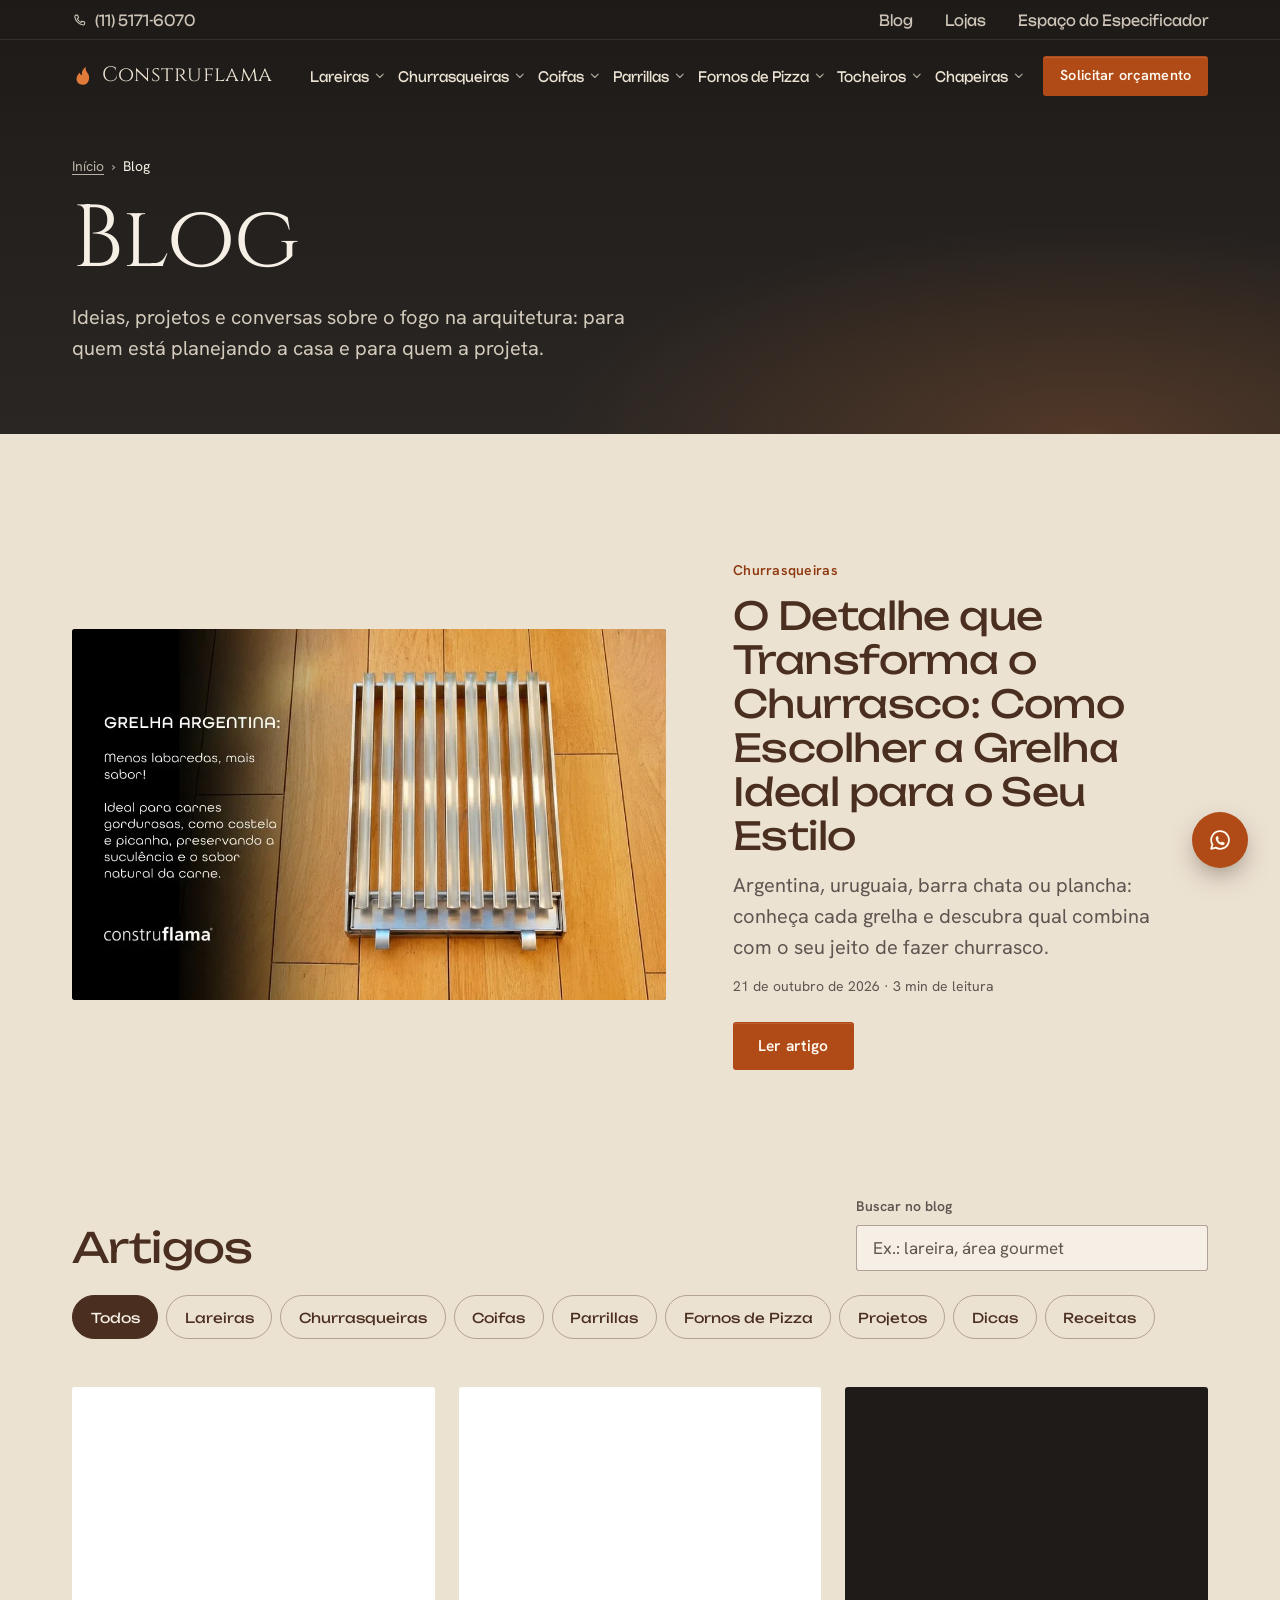
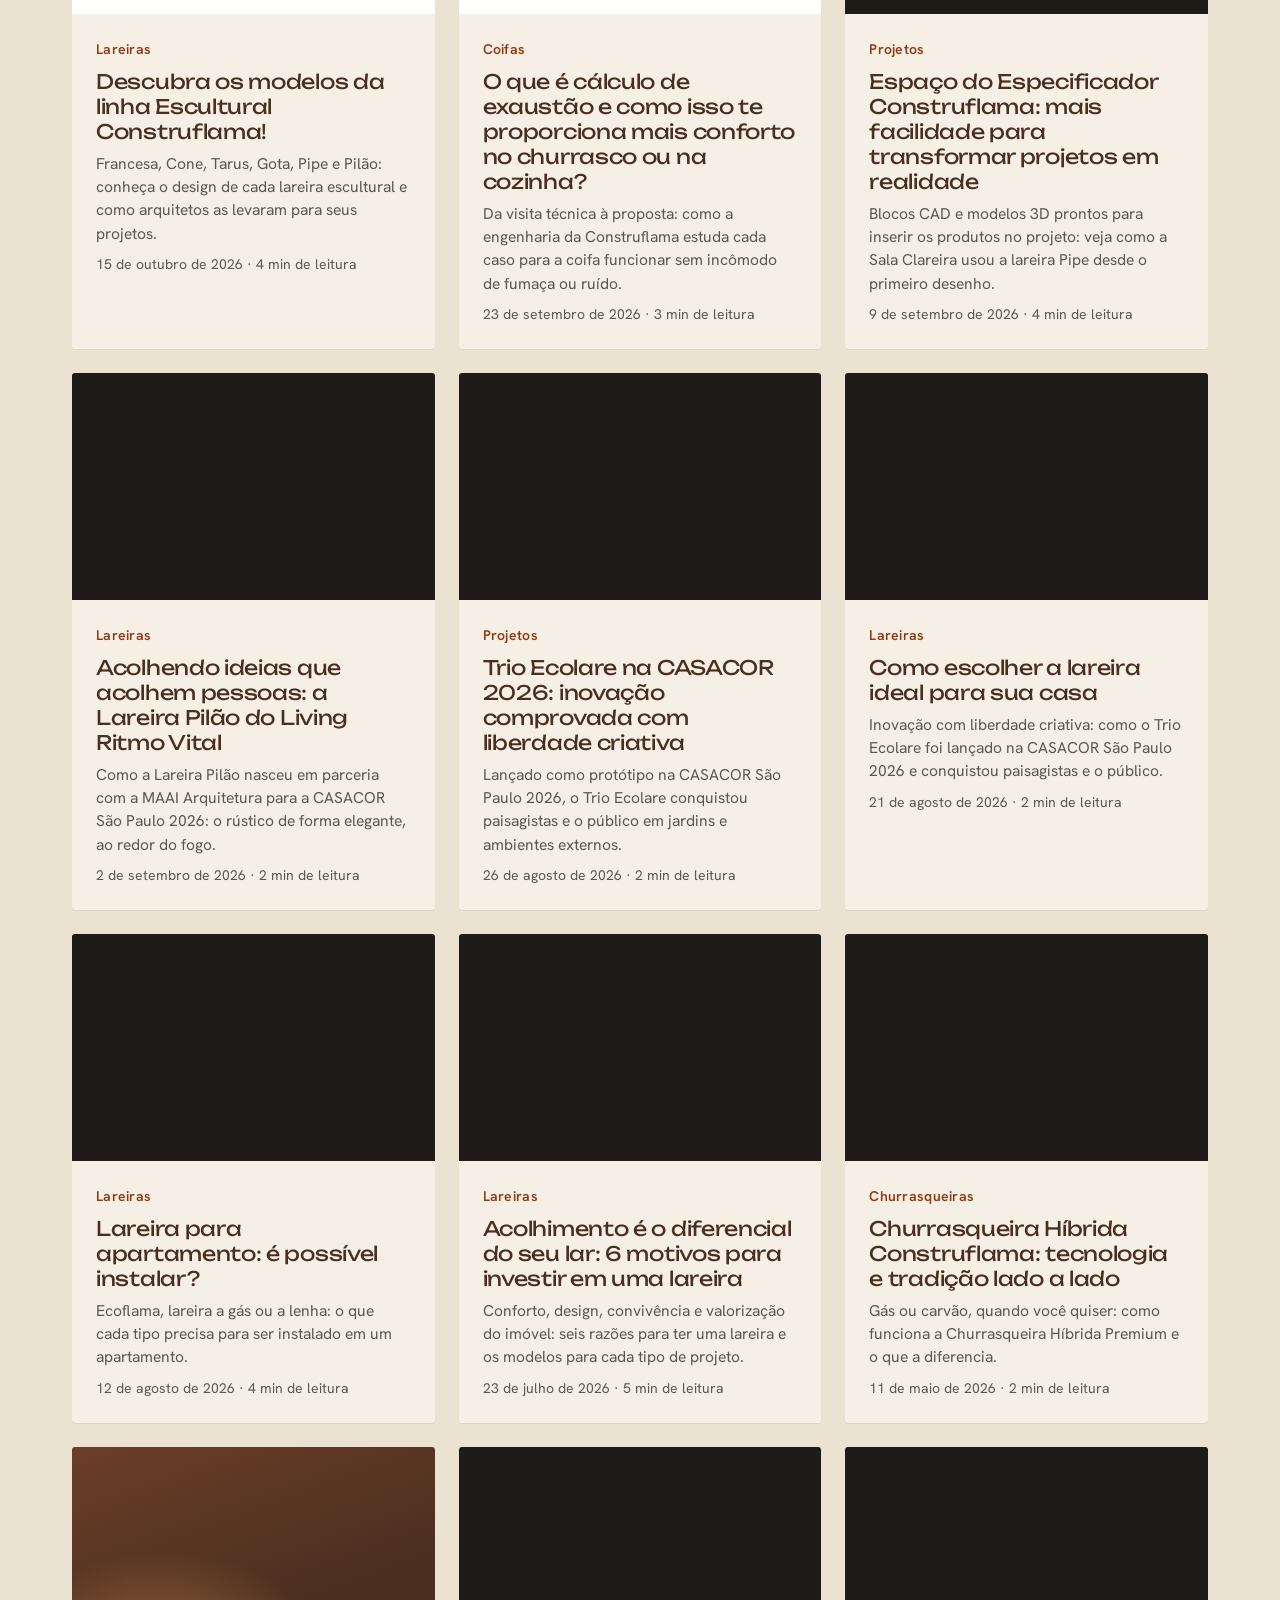
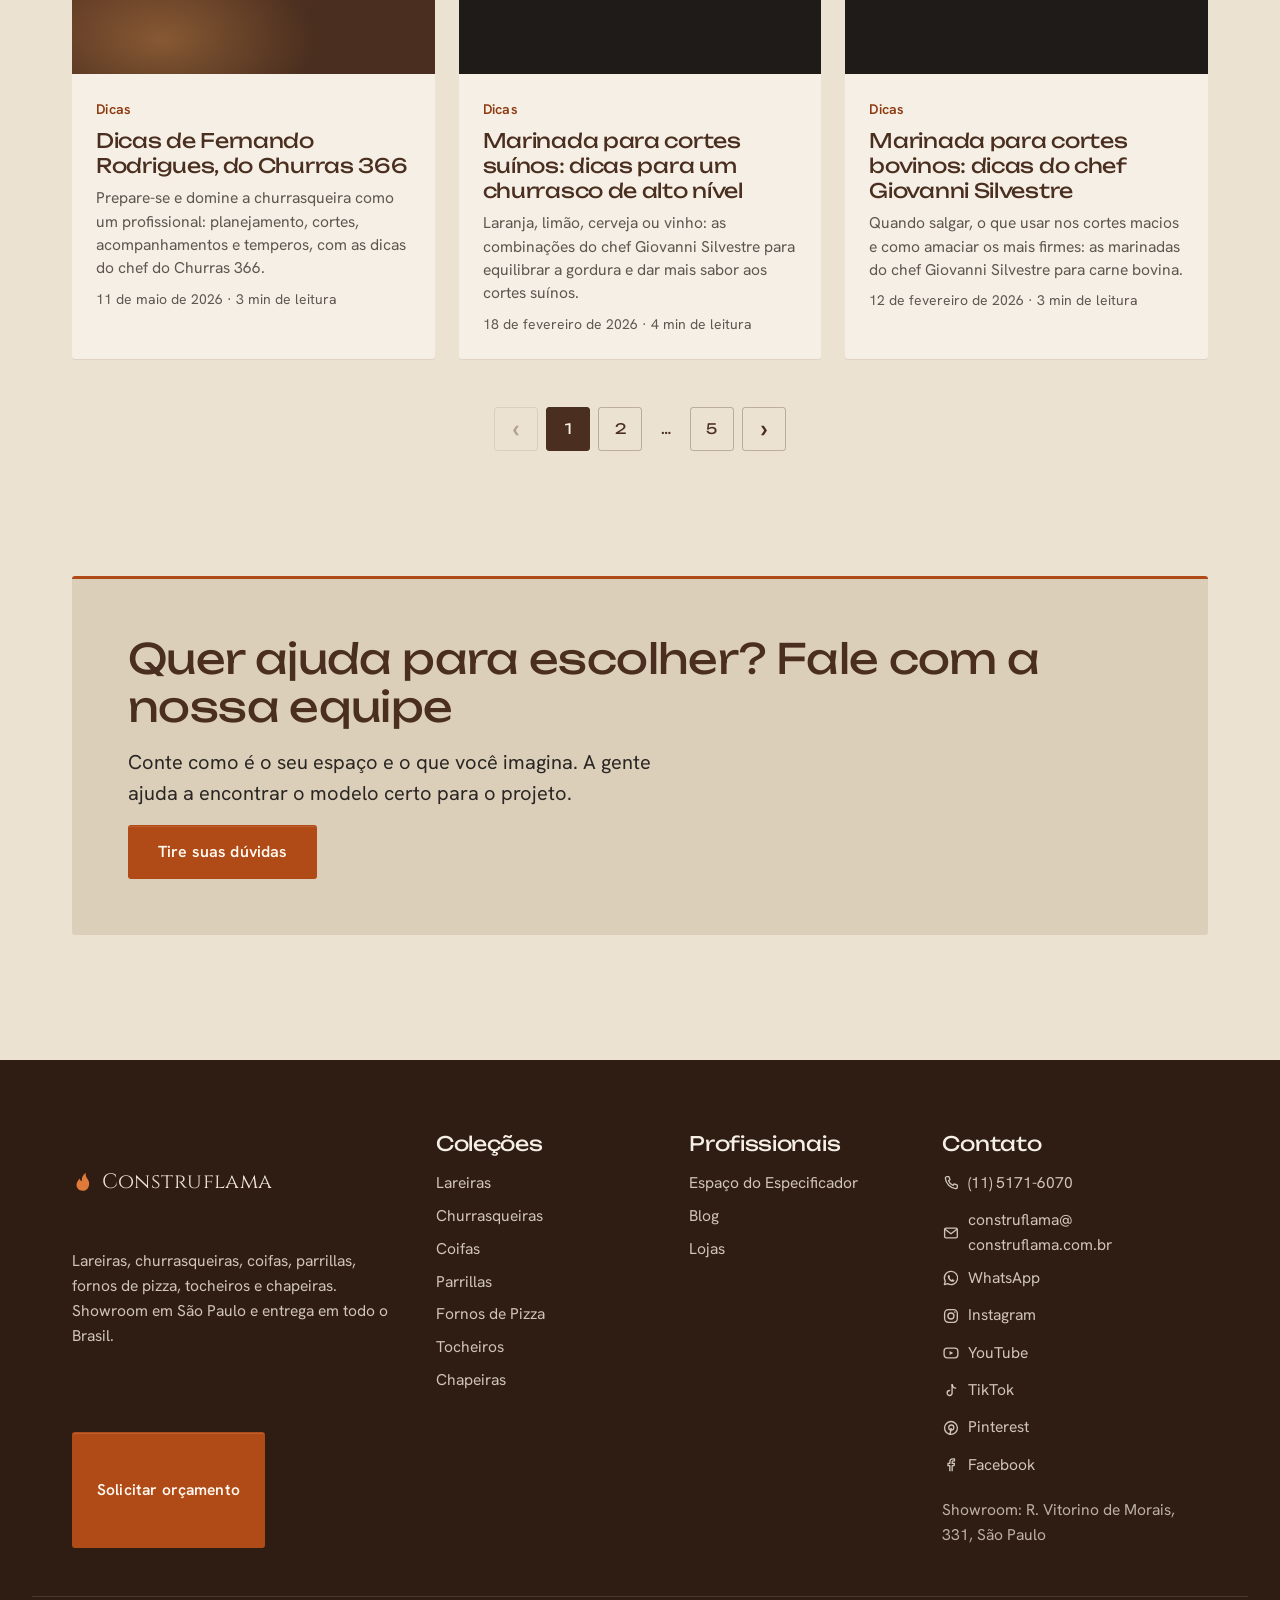
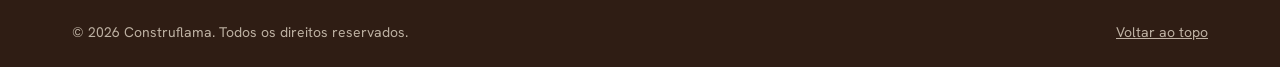
==== commit 5b7fd324: "Ícone da aba do navegador: "cf" em fundo preto nas quatro páginas favicon.ico (16, 32 e 48 px), PNG " ====
--- a/blog.html
+++ b/blog.html
@@ -6,6 +6,10 @@
   <title>Blog | Construflama</title>
   <meta name="description" content="Ideias, projetos, dicas e receitas sobre lareiras, churrasqueiras, coifas, parrillas e fornos de pizza, do blog da Construflama.">
   <meta name="theme-color" content="#2A2623">
+  <link rel="icon" href="favicon.ico" sizes="any">
+  <link rel="icon" href="img/icone/favicon-32.png" type="image/png" sizes="32x32">
+  <link rel="icon" href="img/icone/favicon-192.png" type="image/png" sizes="192x192">
+  <link rel="apple-touch-icon" href="img/icone/apple-touch-icon.png">
 
   <!-- Tipografia: Cinzel (título do topo e logo) + Unbounded (títulos) + Hanken Grotesk (texto) -->
   <link rel="preconnect" href="https://fonts.googleapis.com">
--- a/css/styles.css
+++ b/css/styles.css
@@ -2163,6 +2163,8 @@
 .post-rotulo { color: var(--marrom); font-weight: 600; }
 .post-figura { margin-inline: 0; }
 .post-figura figcaption { margin-top: var(--sp-2); color: var(--cinza); font-size: var(--fs-sm); }
+.post-figura--pequena { max-width: 26rem; }
+.post-figura--pequena .blog-capa { border: 1px solid rgba(47, 29, 20, .12); }
 .post-aviso {
   padding: var(--sp-3) var(--sp-4);
   border-left: 3px solid var(--laranja);
@@ -2357,6 +2359,33 @@
 .whatsapp-float:focus-visible .whatsapp-float__label { max-width: 10rem; margin-left: var(--sp-2); }
 .whatsapp-float:active { transform: scale(.95); }
 /* O rótulo fica sempre no DOM, então o botão tem nome acessível mesmo recolhido */
+
+/* Atalho de volta ao blog nos artigos: canto oposto ao do WhatsApp */
+.voltar-blog-float {
+  position: fixed;
+  left: clamp(1rem, 2.5vw, 2rem);
+  bottom: clamp(1rem, 2.5vw, 2rem);
+  z-index: 40;
+  display: inline-flex;
+  align-items: center;
+  gap: var(--sp-1);
+  height: 3.5rem;
+  padding: 0 1.25rem 0 .9rem;
+  border: 1px solid rgba(245, 239, 229, .18);
+  border-radius: 999px;
+  background: var(--cinza-escuro);
+  color: var(--bege-claro);
+  font: inherit;
+  font-weight: 600;
+  cursor: pointer;
+  box-shadow: 0 10px 28px -8px rgba(47, 29, 20, .6);
+  transition: background-color .2s, transform .15s var(--ease);
+}
+.voltar-blog-float .icon { width: 1.25rem; height: 1.25rem; }
+.voltar-blog-float:hover,
+.voltar-blog-float:focus-visible { background: var(--marrom-escuro); }
+.voltar-blog-float:active { transform: scale(.95); }
+.voltar-blog-float[hidden] { display: none; }
 
 /* --------------------------------------------------------------------------
    16. Aviso (toast) dos links ainda não criados no protótipo
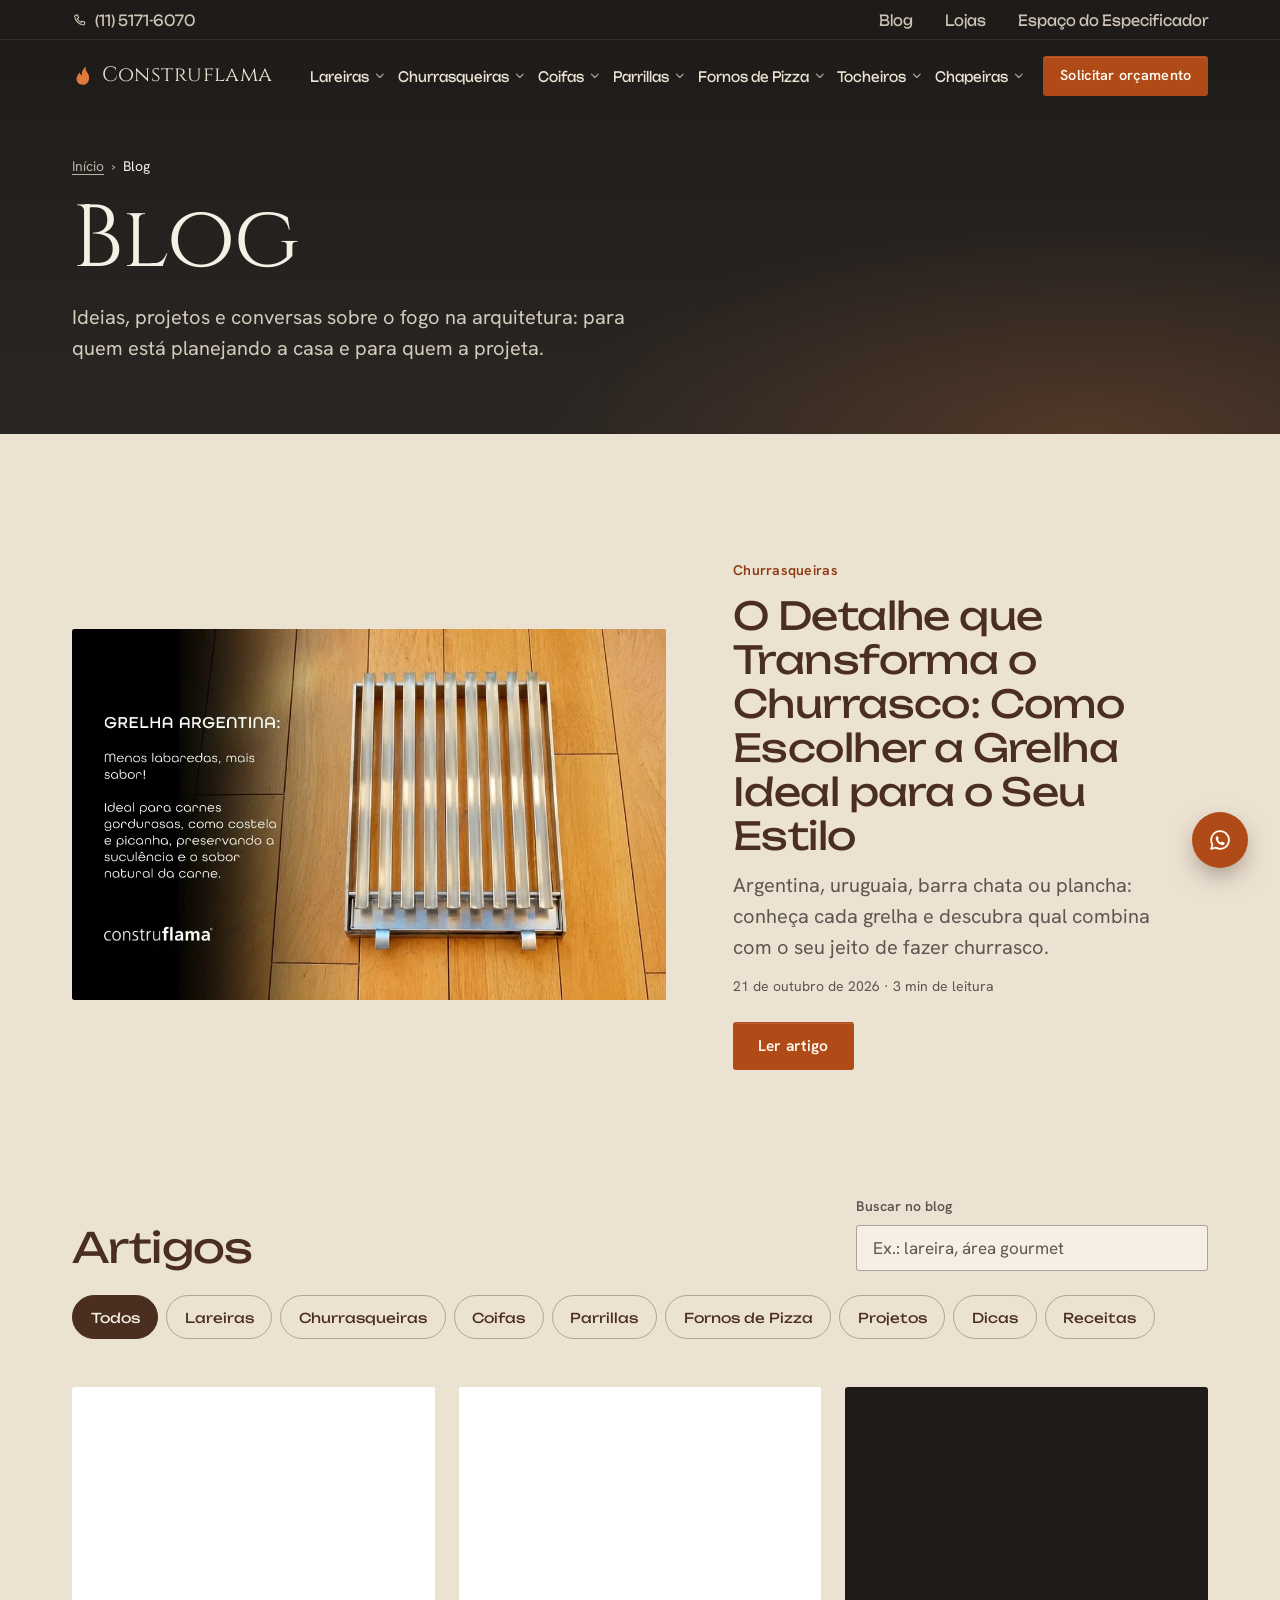
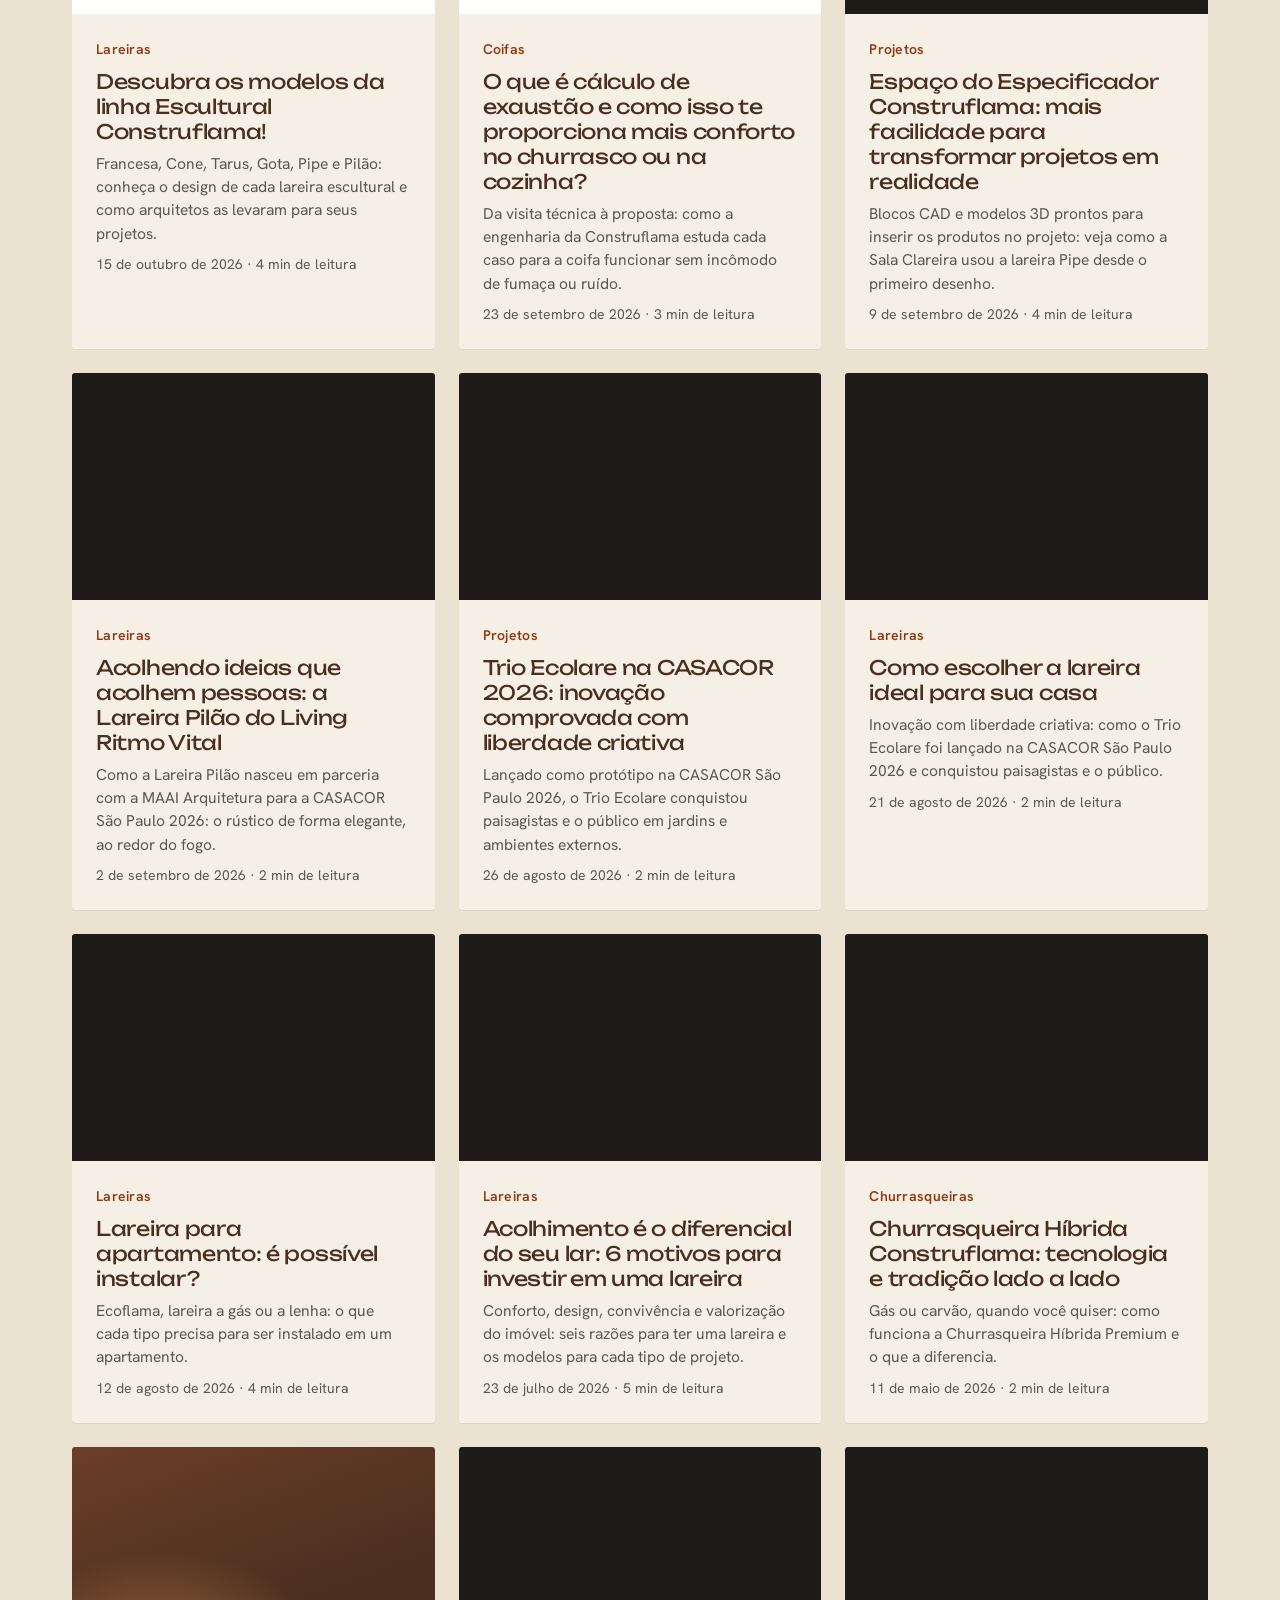
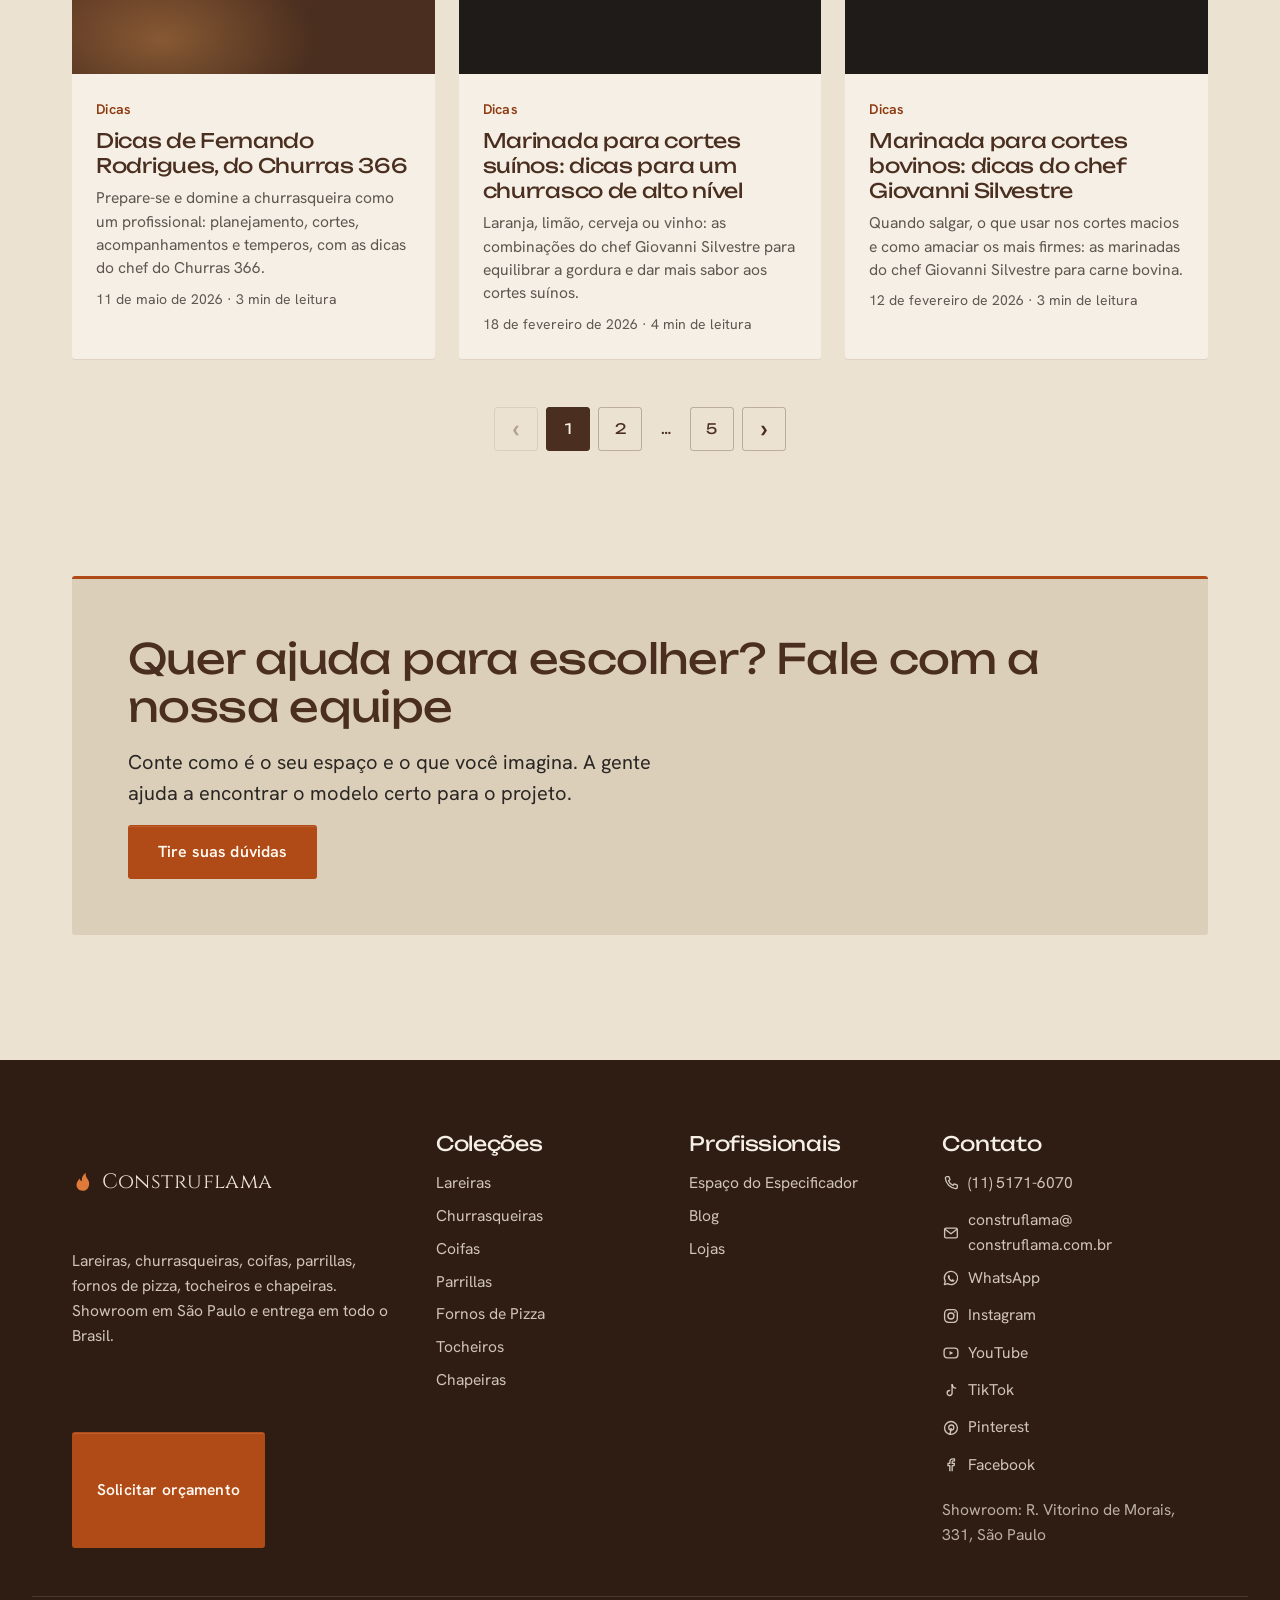
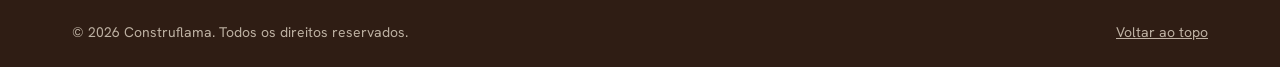
==== commit dfbb4c86: "Transição suave entre as páginas do site Ao clicar num link para outra página, a tela escurece em 0," ====
--- a/blog.html
+++ b/blog.html
@@ -18,7 +18,11 @@
 
   <link rel="stylesheet" href="css/styles.css">
   <!-- Marca que o JS está ativo (as animações de entrada só se aplicam com JS) -->
-  <script>document.documentElement.classList.add('js');</script>
+  <script>
+    document.documentElement.classList.add('js');
+    // Vindo de outra página do site: começa coberta e clareia (ver main.js, "Transição entre páginas")
+    try { if (sessionStorage.getItem('cf-transicao')) document.documentElement.classList.add('transicao'); } catch (e) {}
+  </script>
 </head>
 <body data-pagina-blog>
 
--- a/css/styles.css
+++ b/css/styles.css
@@ -2257,6 +2257,25 @@
   cursor: pointer;
 }
 .tela-cheia__fechar:hover { border-color: var(--bege-claro); }
+.tela-cheia__seta {
+  position: absolute;
+  top: 50%;
+  display: grid;
+  place-items: center;
+  width: 3rem;
+  height: 3rem;
+  margin-top: -1.5rem;
+  border: 1px solid rgba(245, 239, 229, .4);
+  border-radius: 50%;
+  background: rgba(20, 16, 13, .6);
+  color: var(--bege-claro);
+  cursor: pointer;
+}
+.tela-cheia__seta:hover { border-color: var(--bege-claro); }
+.tela-cheia__seta[hidden] { display: none; }
+.tela-cheia__seta--anterior { left: var(--sp-4); }
+.tela-cheia__seta--proxima { right: var(--sp-4); }
+.tela-cheia__seta .icon { width: 1.4rem; height: 1.4rem; }
 @media (prefers-reduced-motion: no-preference) {
   .tela-cheia[open] { animation: telaCheia .25s var(--ease-out); }
 }
@@ -2324,6 +2343,348 @@
   .footer__grid { grid-template-columns: 1.5fr 1fr 1fr 1.2fr; }
   .footer__bottom { padding-bottom: var(--sp-5); }
 }
+
+/* --------------------------------------------------------------------------
+   14b. Página "Ver sobre" (produto.html): linha que é um produto só
+   -------------------------------------------------------------------------- */
+.prod-topo {
+  --foco: var(--laranja-claro);
+  color: var(--bege);
+  background:
+    radial-gradient(ellipse 60% 70% at 85% 100%, rgba(224, 122, 58, .18), transparent 70%),
+    linear-gradient(to bottom, var(--cinza-escuro-profundo), var(--cinza-escuro));
+}
+.prod-topo__conteudo {
+  display: grid;
+  gap: var(--sp-5);
+  padding-top: calc(var(--header-h) + clamp(1.5rem, 1rem + 2vw, 3rem));
+  padding-bottom: clamp(3rem, 2rem + 4vw, 5.5rem);
+}
+.prod-topo__grade { display: grid; grid-template-columns: minmax(0, 1fr); gap: clamp(2rem, 1.5rem + 3vw, 4rem); align-items: start; }
+
+/* Galeria: foto grande e miniaturas que trocam a foto */
+.prod-galeria__principal {
+  margin: 0;
+  aspect-ratio: 4 / 3;
+  overflow: hidden;
+  border-radius: var(--raio);
+  background: var(--cinza-escuro-profundo);
+  box-shadow: 0 34px 70px -38px rgba(0, 0, 0, .8);
+}
+.prod-galeria__zoom { position: relative; height: 100%; overflow: hidden; border-radius: 0; }
+.prod-galeria__foto { width: 100%; height: 100%; object-fit: cover; }
+/* Lupa no canto: mostra que a foto amplia */
+.prod-galeria__lupa {
+  position: absolute;
+  right: var(--sp-3);
+  bottom: var(--sp-3);
+  display: grid;
+  place-items: center;
+  width: 2.75rem;
+  height: 2.75rem;
+  border-radius: 50%;
+  background: rgba(20, 16, 13, .65);
+  color: var(--bege-claro);
+}
+.prod-galeria__lupa .icon { width: 1.2rem; height: 1.2rem; }
+.prod-galeria__zoom:focus-visible { outline-offset: -4px; }
+.prod-galeria__miniaturas { display: flex; flex-wrap: wrap; gap: var(--sp-2); margin: var(--sp-3) 0 0; padding: 0; list-style: none; }
+.prod-miniatura {
+  display: block;
+  width: clamp(5rem, 4rem + 4vw, 7.5rem);
+  aspect-ratio: 4 / 3;
+  padding: 0;
+  overflow: hidden;
+  border: 2px solid transparent;
+  border-radius: var(--raio);
+  background: none;
+  cursor: pointer;
+  opacity: .65;
+  transition: opacity .2s, border-color .2s;
+}
+.prod-miniatura img { width: 100%; height: 100%; object-fit: cover; }
+.prod-miniatura:hover, .prod-miniatura[aria-pressed="true"] { opacity: 1; }
+.prod-miniatura[aria-pressed="true"] { border-color: var(--laranja-claro); }
+.prod-miniatura--mais { position: relative; opacity: 1; }
+.prod-miniatura__mais {
+  position: absolute;
+  inset: 0;
+  display: grid;
+  place-items: center;
+  background: rgba(20, 16, 13, .6);
+  color: var(--bege-claro);
+  font-family: var(--fonte-titulo);
+  font-size: 1.1rem;
+}
+.prod-miniatura--mais:hover .prod-miniatura__mais { background: rgba(20, 16, 13, .45); }
+
+/* Nome, texto, orçamento e compartilhar */
+.prod-info { display: grid; grid-template-columns: minmax(0, 1fr); gap: var(--sp-5); align-content: start; }
+.prod-info__cat { color: var(--laranja-claro); font-size: var(--fs-sm); font-weight: 600; }
+.prod-info__titulo {
+  margin-top: calc(var(--sp-4) * -1);
+  font-family: var(--fonte-destaque);
+  font-size: clamp(2.2rem, 1.5rem + 3vw, 3.6rem);
+  line-height: 1.05;
+  color: var(--bege-claro);
+}
+.prod-info__frase {
+  margin-top: calc(var(--sp-3) * -1);
+  color: var(--laranja-claro);
+  font-family: var(--fonte-destaque);
+  font-size: var(--fs-lg);
+}
+.prod-medidas-secao { padding-block: clamp(2rem, 1.5rem + 2vw, 3rem) 0; }
+.prod-medidas { border: 1px solid var(--bege-escuro); border-radius: var(--raio); background: var(--bege-claro); }
+.prod-medidas__titulo {
+  display: flex;
+  align-items: center;
+  justify-content: space-between;
+  gap: var(--sp-3);
+  min-height: 3.5rem;
+  padding: var(--sp-3) var(--sp-5);
+  color: var(--marrom);
+  font-family: var(--fonte-titulo);
+  font-size: var(--fs-base);
+  cursor: pointer;
+  list-style: none;
+}
+.prod-medidas__titulo::-webkit-details-marker { display: none; }
+.prod-medidas__h { font-size: inherit; font-family: inherit; color: inherit; }
+.prod-orcamento__peso { font-size: var(--fs-sm); font-weight: 400; opacity: .75; }
+.prod-medidas__titulo::after { content: "+"; color: var(--laranja); font-size: 1.5rem; line-height: 1; }
+.prod-medidas[open] .prod-medidas__titulo::after { content: "−"; }
+.prod-medidas__rolagem { overflow-x: auto; margin: 0 var(--sp-5); }
+.prod-medidas__tabela { width: 100%; min-width: 34rem; border-collapse: collapse; font-size: var(--fs-sm); }
+.prod-medidas__tabela th, .prod-medidas__tabela td { padding: var(--sp-3) var(--sp-3); border-bottom: 1px solid var(--bege-escuro); text-align: right; }
+.prod-medidas__tabela th[scope="row"], .prod-medidas__tabela thead th:first-child {
+  position: sticky;
+  left: 0;
+  padding-left: 0;
+  background: var(--bege-claro);   /* coluna fixa: cobre os números que deslizam por baixo */
+  color: var(--cinza);
+  font-weight: 500;
+  text-align: left;
+}
+.prod-medidas__tabela thead th { color: var(--marrom); font-family: var(--fonte-titulo); font-weight: 400; }
+.prod-medidas__tabela td { color: var(--texto); font-variant-numeric: tabular-nums; white-space: nowrap; }
+.prod-medidas__nota { padding: var(--sp-4) var(--sp-5) var(--sp-5); color: var(--cinza); font-size: var(--fs-sm); }
+.prod-medidas__dica { display: none; margin: 0 var(--sp-5) var(--sp-2); color: var(--laranja-escuro); font-size: var(--fs-sm); }
+@media (max-width: 639px) {
+  .prod-medidas__tabela th[scope="row"] { min-width: 9.5rem; max-width: 9.5rem; }
+  .prod-medidas__dica { display: block; }
+}
+.prod-info__lead { max-width: 36rem; color: var(--bege-claro); font-size: var(--fs-md); line-height: 1.55; }
+.prod-info__texto {
+  display: grid;
+  gap: var(--sp-4);
+  max-width: 36rem;
+  padding-top: var(--sp-5);
+  border-top: 1px solid rgba(236, 226, 210, .16);
+  color: rgba(236, 226, 210, .9);
+  line-height: 1.7;
+}
+.prod-orcamento { display: grid; justify-items: start; gap: var(--sp-3); }
+.prod-orcamento__botoes { display: flex; flex-wrap: wrap; gap: var(--sp-3); }
+
+.prod-medidas-secao { scroll-margin-top: calc(var(--header-h) + 1rem); }
+.prod-orcamento__nota { color: rgba(236, 226, 210, .8); font-size: var(--fs-sm); }
+.prod-orcamento__nota strong { color: var(--bege-claro); }
+.prod-compartilhar { display: flex; flex-wrap: wrap; align-items: center; gap: var(--sp-2) var(--sp-3); }
+.prod-compartilhar__titulo { margin-right: var(--sp-2); color: rgba(236, 226, 210, .7); font-size: var(--fs-sm); }
+
+@media (min-width: 1024px) {
+  .prod-topo__grade { grid-template-columns: minmax(0, 1.3fr) minmax(0, 1fr); }
+  .prod-galeria { position: sticky; top: calc(var(--header-h) + 1.5rem); }   /* as fotos acompanham o texto */
+}
+
+/* Combustível e cores, frase de arquiteto e outros modelos (páginas de modelo) */
+.prod-detalhes { display: grid; gap: var(--sp-2); margin: 0; }
+.prod-detalhes__linha { display: flex; flex-wrap: wrap; align-items: center; gap: var(--sp-2) var(--sp-3); }
+.prod-detalhes dt { min-width: 7rem; color: rgba(236, 226, 210, .7); font-size: var(--fs-sm); }
+.prod-detalhes dd { display: inline-flex; align-items: center; gap: var(--sp-2); margin: 0; color: var(--bege-claro); }
+.prod-detalhes .mod-card__cor { border-color: rgba(236, 226, 210, .5); }
+.prod-tag-prototipo { position: static; display: inline-block; margin-left: var(--sp-2); vertical-align: middle; }
+.prod-citacao { margin: 0; padding: var(--sp-2) 0 var(--sp-2) var(--sp-5); border-left: 3px solid var(--laranja-claro); }
+.prod-citacao blockquote { margin: 0; }
+.prod-citacao p { color: var(--bege-claro); font-family: var(--fonte-destaque); font-size: var(--fs-lg); line-height: 1.45; }
+.prod-citacao figcaption { margin-top: var(--sp-2); color: rgba(236, 226, 210, .75); font-size: var(--fs-sm); }
+.prod-outros { padding-bottom: 0; }
+.prod-outros__lista { display: grid; grid-template-columns: repeat(2, minmax(0, 1fr)); gap: var(--sp-4); margin: 0; padding: 0; list-style: none; }
+@media (min-width: 768px) { .prod-outros__lista { grid-template-columns: repeat(3, minmax(0, 1fr)); } }
+@media (min-width: 1024px) { .prod-outros__lista { grid-template-columns: repeat(6, minmax(0, 1fr)); } }
+.prod-outro__link { display: grid; gap: var(--sp-2); color: var(--marrom); text-decoration: none; border-radius: var(--raio); }
+.prod-outro__palco { display: block; border-radius: var(--raio); transition: transform .35s var(--ease-out), box-shadow .35s; }
+.prod-outro__nome { font-family: var(--fonte-destaque); font-size: var(--fs-md); }
+.prod-outro__link:hover .prod-outro__palco { transform: translateY(-3px); box-shadow: 0 18px 30px -22px rgba(47, 29, 20, .7); }
+.prod-outro__link:hover .prod-outro__nome { color: var(--laranja-escuro); }
+.prod-outro__link:focus-visible { outline: 3px solid var(--foco); outline-offset: 4px; }
+
+/* --------------------------------------------------------------------------
+   14c. Modelos de uma linha (modelos.html)
+   -------------------------------------------------------------------------- */
+.mod-topo {
+  --foco: var(--laranja-claro);
+  position: relative;
+  isolation: isolate;
+  overflow: hidden;
+  color: var(--bege);
+  background: var(--cinza-escuro-profundo);
+}
+.mod-topo__foto { position: absolute; inset: 0; z-index: -2; width: 100%; height: 100%; object-fit: cover; }
+/* Escurece a foto do lado do texto, para o texto ter contraste */
+.mod-topo::after {
+  content: "";
+  position: absolute;
+  inset: 0;
+  z-index: -1;
+  background:
+    linear-gradient(to right, rgba(20, 16, 13, .92) 0%, rgba(20, 16, 13, .75) 45%, rgba(20, 16, 13, .25) 100%),
+    linear-gradient(to top, rgba(20, 16, 13, .7), transparent 50%);
+}
+.mod-topo__conteudo {
+  display: grid;
+  justify-items: start;
+  gap: var(--sp-4);
+  min-height: min(78vh, 46rem);
+  align-content: end;
+  padding-top: calc(var(--header-h) + clamp(2rem, 1.5rem + 3vw, 4rem));
+  padding-bottom: clamp(3rem, 2rem + 4vw, 5.5rem);
+}
+.mod-topo .migalhas { align-self: start; margin-bottom: auto; }
+.mod-topo__titulo {
+  max-width: 14ch;
+  font-family: var(--fonte-destaque);
+  font-size: clamp(2.6rem, 1.5rem + 5vw, 5.5rem);
+  line-height: 1;
+  color: var(--bege-claro);
+}
+.mod-topo__lead { max-width: 34rem; color: rgba(245, 239, 229, .9); font-size: var(--fs-md); line-height: 1.55; }
+.mod-topo .prod-orcamento__botoes { margin-top: var(--sp-3); }
+
+/* Lista */
+.mod-lista__topo { display: grid; gap: var(--sp-4); margin-bottom: clamp(1.5rem, 1rem + 2vw, 2.5rem); }
+.mod-lista__contagem { margin-top: var(--sp-2); color: var(--cinza); }
+.mod-filtros { margin-bottom: 0; }
+@media (min-width: 1024px) {
+  .mod-lista__topo { grid-template-columns: 1fr auto; align-items: end; }
+}
+.mod-grade { display: grid; gap: var(--sp-5); margin: 0; padding: 0; list-style: none; }
+@media (min-width: 640px) { .mod-grade { grid-template-columns: repeat(2, minmax(0, 1fr)); } }
+@media (min-width: 1024px) { .mod-grade { grid-template-columns: repeat(3, minmax(0, 1fr)); gap: var(--sp-6); } }
+
+.mod-card__caixa {
+  position: relative;
+  display: grid;
+  grid-template-rows: auto 1fr;
+  height: 100%;
+  overflow: hidden;
+  border-radius: var(--raio);
+  background: var(--bege-claro);
+  box-shadow: 0 1px 0 rgba(47, 29, 20, .08);
+  transition: transform .35s var(--ease-out), box-shadow .35s;
+}
+/* Palco: fundo claro e quente com um brilho de brasa embaixo; a foto do
+   produto (fundo branco) "some" no palco com multiply */
+.mod-card__palco {
+  position: relative;
+  aspect-ratio: 4 / 3;
+  overflow: hidden;
+  background:
+    radial-gradient(ellipse 55% 35% at 50% 88%, rgba(224, 122, 58, .28), transparent 70%),
+    linear-gradient(to bottom, #F7F2EA, #EADFCC);
+}
+.mod-card__produto {
+  position: absolute;
+  inset: 6% 8% 4%;
+  width: 84%;
+  height: 90%;
+  object-fit: contain;
+  mix-blend-mode: multiply;
+  transition: transform .6s var(--ease-out);
+}
+.mod-card__ambiente {
+  position: absolute;
+  inset: 0;
+  width: 100%;
+  height: 100%;
+  object-fit: cover;
+  opacity: 0;
+  transition: opacity .5s var(--ease-out), transform .8s var(--ease-out);
+  transform: scale(1.04);
+}
+.mod-card__ambiente-unica { position: absolute; inset: 0; width: 100%; height: 100%; object-fit: cover; }
+.mod-card__palco .tag-exemplo { z-index: 2; left: var(--sp-3); right: auto; }
+.mod-a-confirmar { color: var(--cinza) !important; font-style: italic; }
+.mod-card__selo {
+  position: absolute;
+  left: var(--sp-3);
+  bottom: var(--sp-3);
+  padding: .2rem .65rem;
+  border-radius: 999px;
+  background: rgba(20, 16, 13, .7);
+  color: var(--bege-claro);
+  font-size: .78rem;
+  font-weight: 600;
+  opacity: 0;
+  transition: opacity .4s;
+}
+.mod-card__caixa:hover,
+.mod-card__caixa:focus-within { transform: translateY(-4px); box-shadow: 0 28px 48px -30px rgba(47, 29, 20, .7); }
+.mod-card__caixa:hover .mod-card__produto { transform: scale(1.04); }
+.mod-card__caixa--ambiente:hover .mod-card__ambiente,
+.mod-card__caixa--ambiente:focus-within .mod-card__ambiente { opacity: 1; transform: none; }
+.mod-card__caixa--ambiente:hover .mod-card__selo,
+.mod-card__caixa--ambiente:focus-within .mod-card__selo { opacity: 1; }
+/* Telas de toque (sem hover): a foto do projeto aparece pequena no canto */
+@media (hover: none) {
+  .mod-card__ambiente {
+    inset: auto var(--sp-3) var(--sp-3) auto;
+    width: 36%;
+    height: auto;
+    aspect-ratio: 4 / 3;
+    opacity: 1;
+    transform: none;
+    border: 2px solid var(--bege-claro);
+    border-radius: var(--raio);
+    box-shadow: 0 8px 18px -8px rgba(47, 29, 20, .6);
+  }
+  .mod-card__selo { display: none; }
+}
+
+.mod-card__corpo { display: grid; align-content: start; gap: var(--sp-3); padding: var(--sp-5); }
+.mod-card__nome { font-family: var(--fonte-destaque); font-size: clamp(1.5rem, 1.2rem + 1vw, 1.9rem); line-height: 1.1; color: var(--marrom); }
+.mod-card__link { color: inherit; text-decoration: none; }
+.mod-card__link::after { content: ""; position: absolute; inset: 0; z-index: 1; }   /* o cartão inteiro é clicável */
+.mod-card__link:focus-visible { outline: none; }
+.mod-card__caixa:has(.mod-card__link:focus-visible) { outline: 3px solid var(--foco); outline-offset: 3px; }
+.mod-card__caixa:hover .mod-card__nome { color: var(--laranja-escuro); }
+.mod-card__tags { display: flex; flex-wrap: wrap; gap: var(--sp-2); margin: 0; padding: 0; list-style: none; }
+.mod-card__tags li {
+  padding: .15rem .65rem;
+  border: 1px solid rgba(74, 46, 31, .3);
+  border-radius: 999px;
+  color: var(--marrom);
+  font-size: .8rem;
+  font-weight: 600;
+}
+.mod-card__desc { color: var(--cinza); font-size: .975rem; line-height: 1.55; }
+.mod-card__cores { display: flex; align-items: center; gap: var(--sp-2); color: var(--cinza); font-size: var(--fs-sm); }
+.mod-card__cor { width: 1.1rem; height: 1.1rem; border: 1px solid rgba(47, 29, 20, .3); border-radius: 50%; }
+.mod-card__cores-texto { margin-left: var(--sp-1); }
+
+/* Entrada dos cartões em sequência (só com movimento liberado) */
+@media (prefers-reduced-motion: no-preference) {
+  .js .mod-card { animation: modEntra .6s var(--ease-out) both; animation-delay: calc(var(--i, 0) * 70ms); }
+}
+@keyframes modEntra { from { opacity: 0; transform: translateY(18px); } to { opacity: 1; transform: none; } }
+@media (prefers-reduced-motion: reduce) {
+  .mod-card__caixa, .mod-card__produto, .mod-card__ambiente { transition: none; }
+}
+
+.mod-comparar { padding-top: 0; }
+.mod-comparar .prod-medidas__tabela th[scope="row"] { color: var(--marrom); font-family: var(--fonte-titulo); font-weight: 400; }
+.mod-comparar .prod-medidas__tabela td { white-space: normal; min-width: 7rem; }
 
 /* --------------------------------------------------------------------------
    15. Botão flutuante de WhatsApp
@@ -2386,6 +2747,25 @@
 .voltar-blog-float:focus-visible { background: var(--marrom-escuro); }
 .voltar-blog-float:active { transform: scale(.95); }
 .voltar-blog-float[hidden] { display: none; }
+
+/* --------------------------------------------------------------------------
+   15b. Transição entre páginas: a página escurece ao sair e clareia ao chegar
+   (o topo de todas as páginas é escuro, então a troca fica suave)
+   -------------------------------------------------------------------------- */
+html.transicao::after {
+  content: "";
+  position: fixed;
+  inset: 0;
+  z-index: 9999;
+  background: var(--cinza-escuro-profundo);
+  pointer-events: none;
+  opacity: 1;
+  transition: opacity .3s ease;
+}
+html.transicao.transicao--clara::after { opacity: 0; }
+@media (prefers-reduced-motion: reduce) {
+  html.transicao::after { display: none; }
+}
 
 /* --------------------------------------------------------------------------
    16. Aviso (toast) dos links ainda não criados no protótipo
